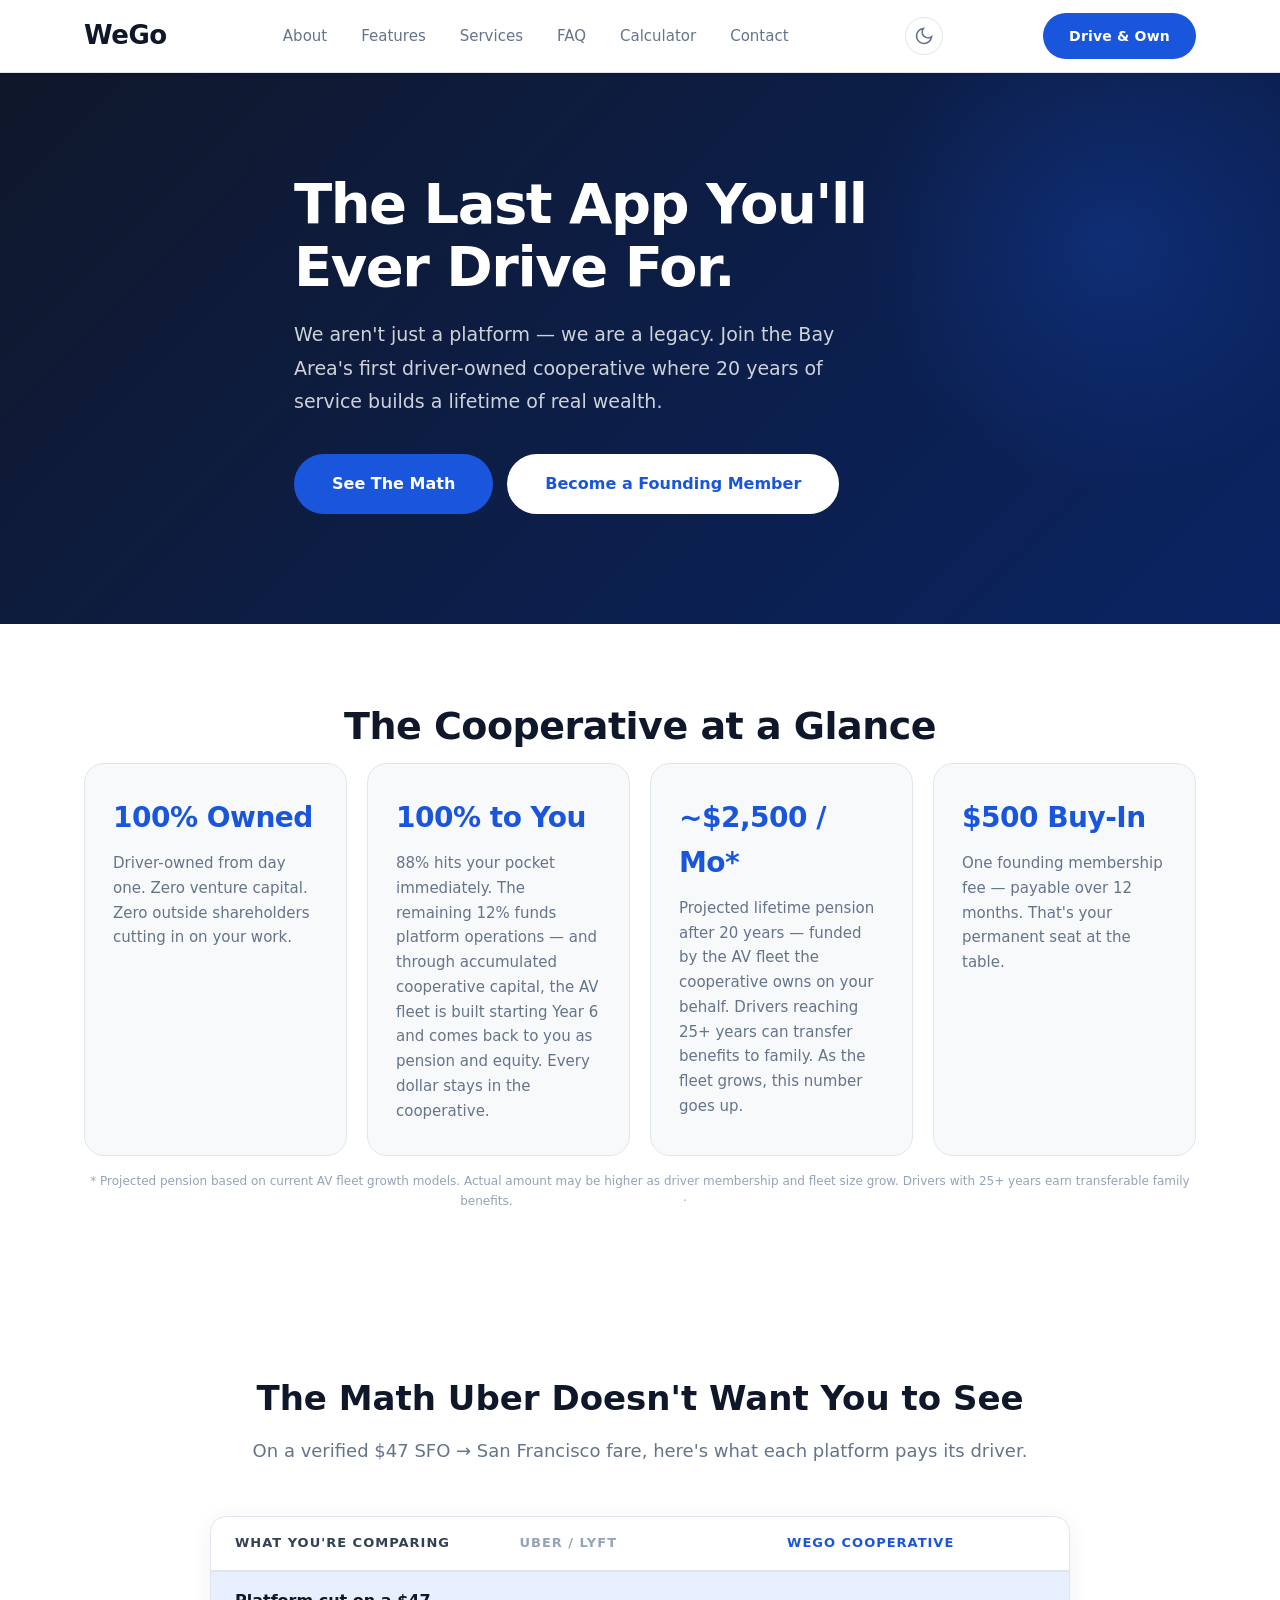
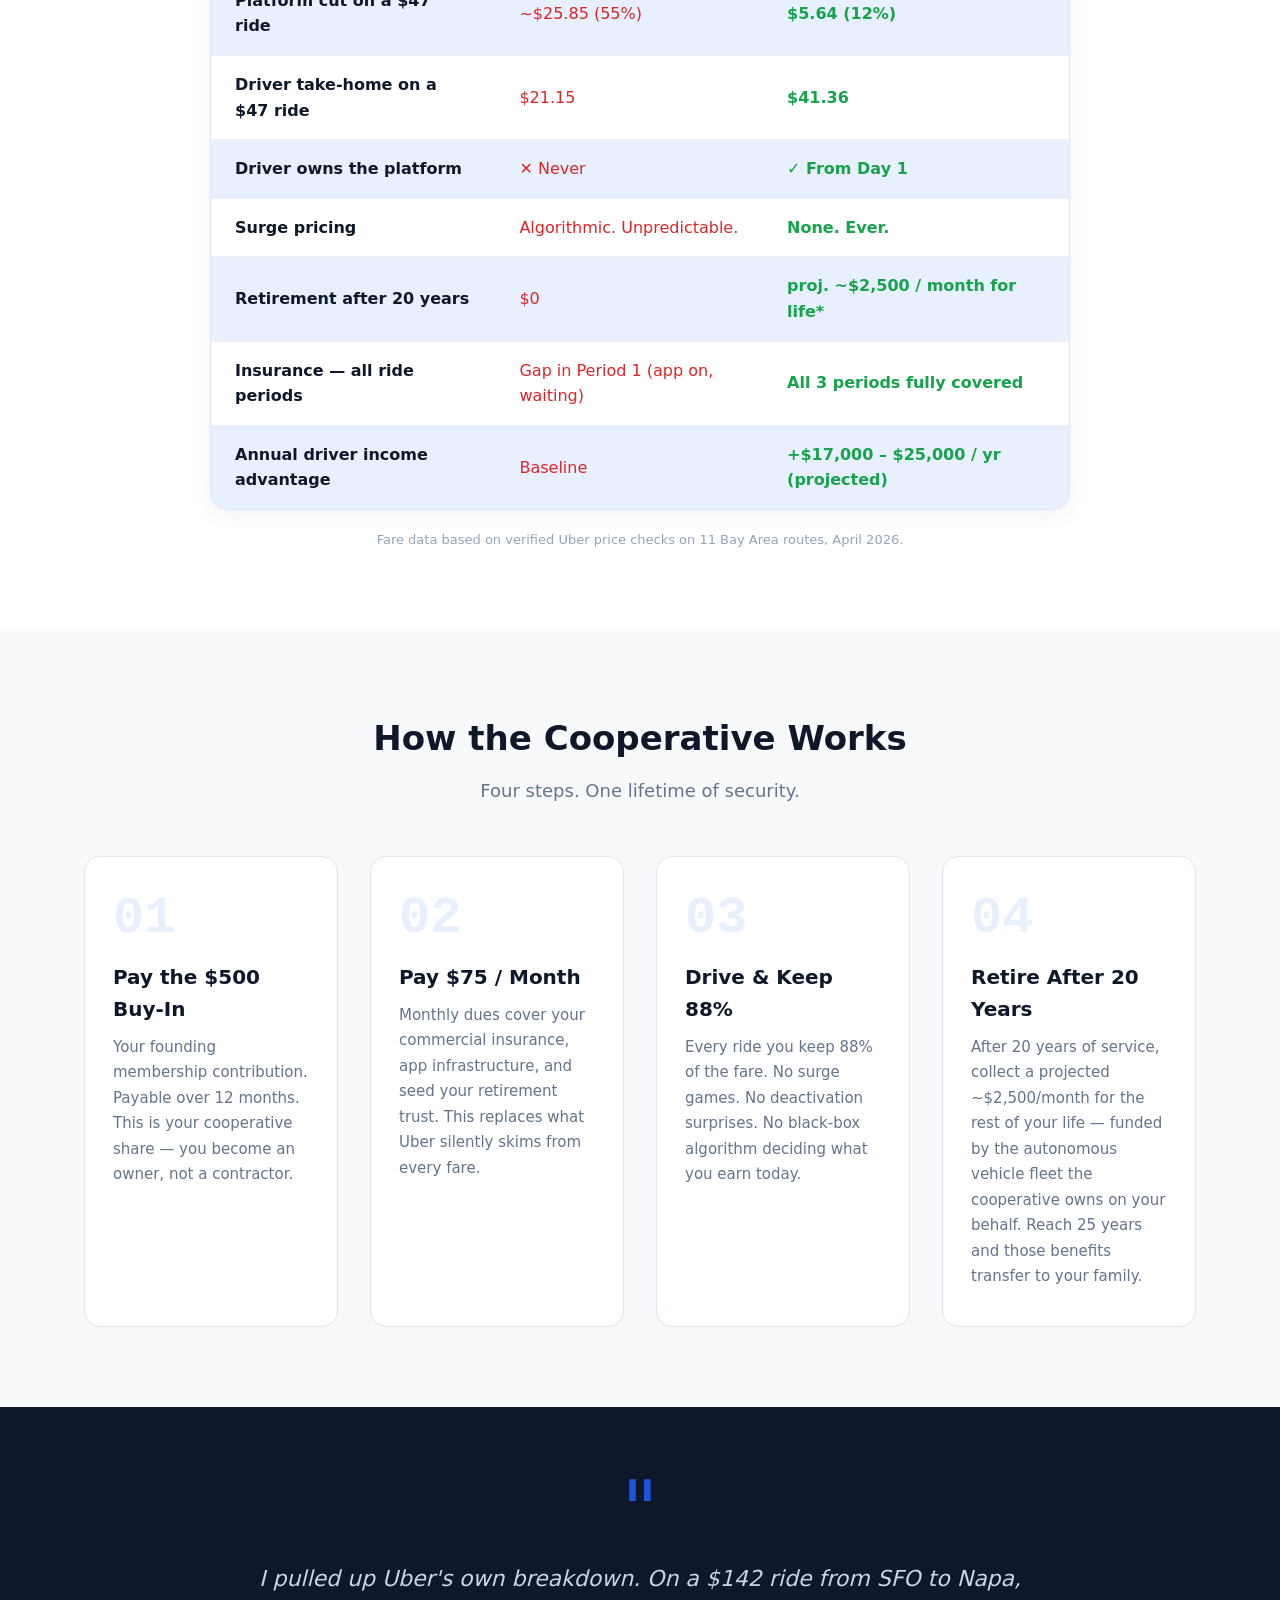
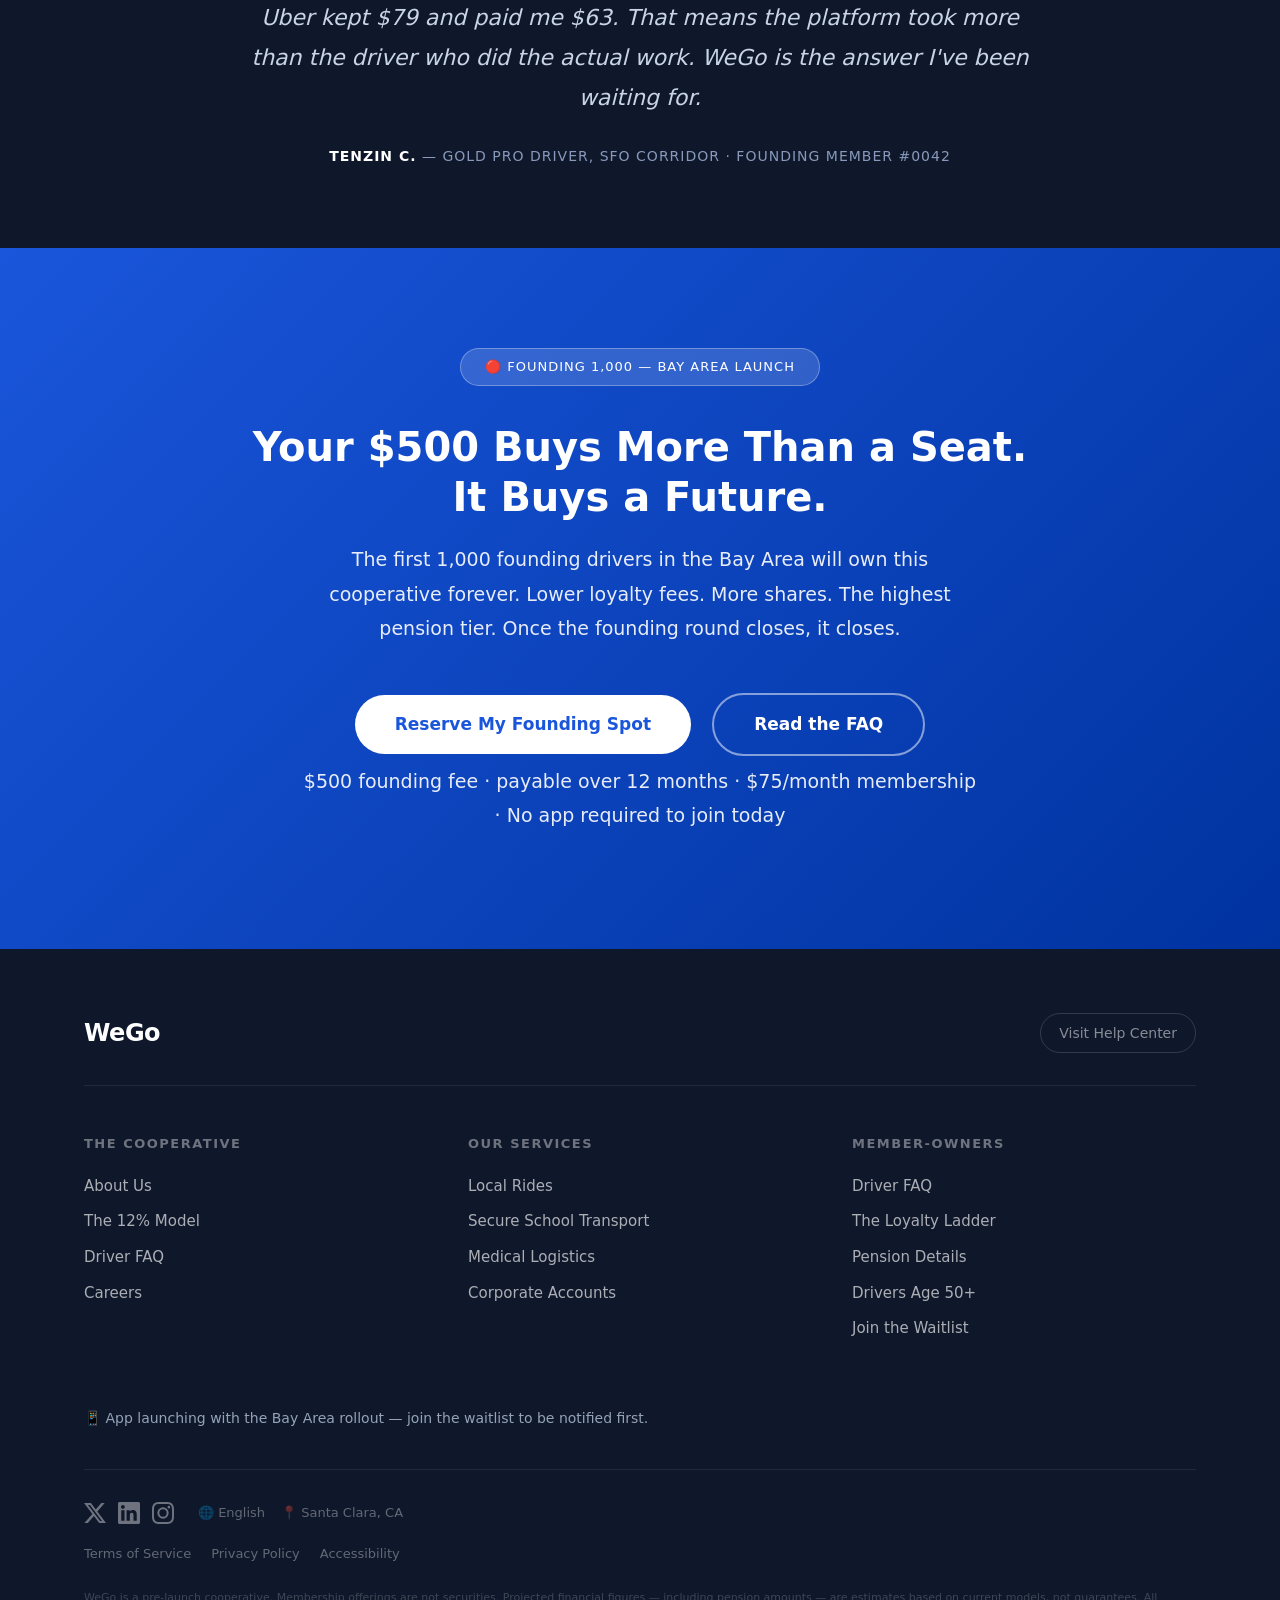
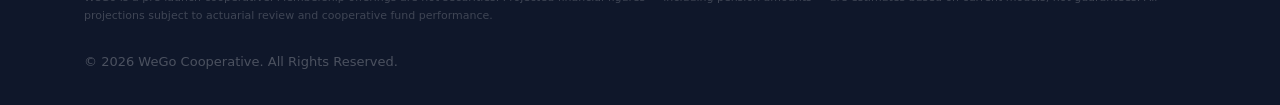
==== index.html @ 38646752 "Site-wide legal/accuracy audit: hedge projections, fix AV claims, add 2nd-gen pension, unify footer " ====
﻿<!DOCTYPE html>
<html lang="en">
<head>
    <meta charset="UTF-8">
    <meta name="viewport" content="width=device-width, initial-scale=1.0">
    <title>WeGo — The Last App You'll Ever Drive For</title>
    <meta name="description" content="WeGo is the Bay Area's first driver-owned rideshare cooperative. Keep 88% of every fare, own the platform from day one, and retire with ~$2,500/month after 20 years of service.">
    <link rel="dns-prefetch" href="//x.com">
    <link rel="dns-prefetch" href="//www.linkedin.com">
    <link rel="dns-prefetch" href="//www.instagram.com">
    <link rel="preload" href="styles.css" as="style">
    <link rel="stylesheet" href="styles.css">
    <script>(function(){var t=localStorage.getItem("wego-theme");if(t)document.documentElement.setAttribute("data-theme",t);}());</script>
</head>
<body>

<header>
    <div class="container">
        <h1 class="logo"><a href="index.html">WeGo</a></h1>
        <button class="nav-toggle" aria-label="Toggle navigation" onclick="document.querySelector('header').classList.toggle('nav-open'); this.classList.toggle('open')">
            <span></span><span></span><span></span>
        </button>
        <nav>
            <ul>
                <li><a href="about.html">About</a></li>
                <li><a href="features.html">Features</a></li>
                <li><a href="services.html">Services</a></li>
                <li><a href="faq.html">FAQ</a></li>
                <li><a href="calculator.html">Calculator</a></li>
                <li><a href="contact.html">Contact</a></li>
            </ul>            
        </nav>
        <button class="theme-toggle" id="theme-toggle" aria-label="Toggle dark mode">
            <svg class="icon-sun" viewBox="0 0 24 24" width="20" height="20" fill="none" stroke="currentColor" stroke-width="2" stroke-linecap="round"><circle cx="12" cy="12" r="5"/><line x1="12" y1="1" x2="12" y2="3"/><line x1="12" y1="21" x2="12" y2="23"/><line x1="4.22" y1="4.22" x2="5.64" y2="5.64"/><line x1="18.36" y1="18.36" x2="19.78" y2="19.78"/><line x1="1" y1="12" x2="3" y2="12"/><line x1="21" y1="12" x2="23" y2="12"/><line x1="4.22" y1="19.78" x2="5.64" y2="18.36"/><line x1="18.36" y1="5.64" x2="19.78" y2="4.22"/></svg>
            <svg class="icon-moon" viewBox="0 0 24 24" width="20" height="20" fill="none" stroke="currentColor" stroke-width="2" stroke-linecap="round"><path d="M21 12.79A9 9 0 1 1 11.21 3 7 7 0 0 0 21 12.79z"/></svg>
        </button>
        <a href="contact.html" class="cta">Drive &amp; Own</a>
    </div>
</header>

<main>

    <!-- HERO -->
    <section class="hero">
        <div class="container hero-content">
            <h2>The Last App You'll Ever Drive For.</h2>
            <p>We aren't just a platform — we are a legacy. Join the Bay Area's first driver-owned cooperative where 20 years of service builds a lifetime of real wealth.</p>
            <div class="hero-ctas">
                <a href="features.html">See The Math</a>
                <a href="contact.html" style="background:var(--white); color:var(--primary);">Become a Founding Member</a>
            </div>
        </div>
    </section>

    <!-- STATS -->
    <section class="sect-white">
        <div class="container">
            <h2 class="section-title section-center">The Cooperative at a Glance</h2>
            <div class="feature-grid">
                <div class="feature-card">
                    <h3>100% Owned</h3>
                    <p>Driver-owned from day one. Zero venture capital. Zero outside shareholders cutting in on your work.</p>
                </div>
                <div class="feature-card">
                    <h3>100% to You</h3>
                    <p>88% hits your pocket immediately. The remaining 12% funds platform operations — and through accumulated cooperative capital, the AV fleet is built starting Year 6 and comes back to you as pension and equity. Every dollar stays in the cooperative.</p>
                </div>
                <div class="feature-card">
                    <h3>~$2,500 / Mo*</h3>
                    <p>Projected lifetime pension after 20 years — funded by the AV fleet the cooperative owns on your behalf. Drivers reaching 25+ years can transfer benefits to family. As the fleet grows, this number goes up.</p>
                </div>
                <div class="feature-card">
                    <h3>$500 Buy-In</h3>
                    <p>One founding membership fee — payable over 12 months. That's your permanent seat at the table.</p>
                </div>
            </div>
            <p class="section-footnote">* Projected pension based on current AV fleet growth models. Actual amount may be higher as driver membership and fleet size grow. Drivers with 25+ years earn transferable family benefits. <a href="features.html#senior-drivers">Experienced drivers 50+ →</a> · <a href="faq.html#pension">Full pension details →</a></p>
        </div>
    </section>

    <!-- UBER COMPARISON -->
    <section class="uber-compare">
        <div class="container">
            <h2>The Math Uber Doesn't Want You to See</h2>
            <p class="sub">On a verified $47 SFO → San Francisco fare, here's what each platform pays its driver.</p>
            <div class="compare-wrapper">
                <table class="compare-table">
                    <thead>
                        <tr>
                            <th>What You're Comparing</th>
                            <th>Uber / Lyft</th>
                            <th>WeGo Cooperative</th>
                        </tr>
                    </thead>
                    <tbody>
                        <tr class="hl">
                            <td>Platform cut on a $47 ride</td>
                            <td>~$25.85 (55%)</td>
                            <td>$5.64 (12%)</td>
                        </tr>
                        <tr>
                            <td>Driver take-home on a $47 ride</td>
                            <td>$21.15</td>
                            <td>$41.36</td>
                        </tr>
                        <tr class="hl">
                            <td>Driver owns the platform</td>
                            <td>✕ Never</td>
                            <td>✓ From Day 1</td>
                        </tr>
                        <tr>
                            <td>Surge pricing</td>
                            <td>Algorithmic. Unpredictable.</td>
                            <td>None. Ever.</td>
                        </tr>
                        <tr class="hl">
                            <td>Retirement after 20 years</td>
                            <td>$0</td>
                            <td>proj. ~$2,500 / month for life*</td>
                        </tr>
                        <tr>
                            <td>Insurance — all ride periods</td>
                            <td>Gap in Period 1 (app on, waiting)</td>
                            <td>All 3 periods fully covered</td>
                        </tr>
                        <tr class="hl">
                            <td>Annual driver income advantage</td>
                            <td>Baseline</td>
                            <td>+$17,000 – $25,000 / yr (projected)</td>
                        </tr>
                    </tbody>
                </table>
            </div>
            <p style="text-align:center; margin-top:20px; font-size:13px; color:var(--text-dim);">Fare data based on verified Uber price checks on 11 Bay Area routes, April 2026.</p>
        </div>
    </section>

    <!-- HOW IT WORKS -->
    <section class="how-it-works">
        <div class="container">
            <h2>How the Cooperative Works</h2>
            <p class="sub">Four steps. One lifetime of security.</p>
            <div class="steps-grid">
                <div class="step-card">
                    <div class="step-number">01</div>
                    <h3>Pay the $500 Buy-In</h3>
                    <p>Your founding membership contribution. Payable over 12 months. This is your cooperative share — you become an owner, not a contractor.</p>
                </div>
                <div class="step-card">
                    <div class="step-number">02</div>
                    <h3>Pay $75 / Month</h3>
                    <p>Monthly dues cover your commercial insurance, app infrastructure, and seed your retirement trust. This replaces what Uber silently skims from every fare.</p>
                </div>
                <div class="step-card">
                    <div class="step-number">03</div>
                    <h3>Drive &amp; Keep 88%</h3>
                    <p>Every ride you keep 88% of the fare. No surge games. No deactivation surprises. No black-box algorithm deciding what you earn today.</p>
                </div>
                <div class="step-card">
                    <div class="step-number">04</div>
                    <h3>Retire After 20 Years</h3>
                    <p>After 20 years of service, collect a projected ~$2,500/month for the rest of your life — funded by the autonomous vehicle fleet the cooperative owns on your behalf. Reach 25 years and those benefits transfer to your family.</p>
                </div>
            </div>
        </div>
    </section>

    <!-- DRIVER VOICE -->
    <section class="driver-story">
        <div class="container">
            <div class="story-inner">
                <span class="quote-mark">"</span>
                <blockquote>I pulled up Uber's own breakdown. On a $142 ride from SFO to Napa, Uber kept $79 and paid me $63. That means the platform took more than the driver who did the actual work. WeGo is the answer I've been waiting for.</blockquote>
                <p class="story-attr"><strong>Tenzin C.</strong> — Gold Pro Driver, SFO Corridor · Founding Member #0042</p>
            </div>
        </div>
    </section>

    <!-- FOUNDING MEMBER CTA -->
    <section class="founding-cta">
        <div class="container">
            <div class="member-badge">🔴 Founding 1,000 — Bay Area Launch</div>
            <h2>Your $500 Buys More Than a Seat.<br>It Buys a Future.</h2>
            <p>The first 1,000 founding drivers in the Bay Area will own this cooperative forever. Lower loyalty fees. More shares. The highest pension tier. Once the founding round closes, it closes.</p>
            <div style="margin-top:40px;">
                <a href="contact.html" class="btn-white">Reserve My Founding Spot</a>
                <a href="faq.html" class="btn-ghost">Read the FAQ</a>
            </div>
            <p class="fee-note">$500 founding fee · payable over 12 months · $75/month membership · No app required to join today</p>
        </div>
    </section>

</main>

<footer class="mega-footer">
    <div class="container">
        <div class="footer-brand">
            <h2>WeGo</h2>
            <a href="contact.html" class="help-link">Visit Help Center</a>
        </div>
        <div class="footer-grid">
            <div class="footer-col">
                <h4>The Cooperative</h4>
                <ul>
                    <li><a href="about.html">About Us</a></li>
                    <li><a href="features.html">The 12% Model</a></li>
                    <li><a href="faq.html">Driver FAQ</a></li>
                    <li><a href="contact.html">Careers</a></li>
                </ul>
            </div>
            <div class="footer-col">
                <h4>Our Services</h4>
                <ul>
                    <li><a href="services.html#local">Local Rides</a></li>
                    <li><a href="services.html#school">Secure School Transport</a></li>
                    <li><a href="services.html#medical">Medical Logistics</a></li>
                    <li><a href="services.html#corporate">Corporate Accounts</a></li>
                </ul>
            </div>
            <div class="footer-col">
                <h4>Member-Owners</h4>
                <ul>
                    <li><a href="faq.html">Driver FAQ</a></li>
                    <li><a href="features.html#loyalty">The Loyalty Ladder</a></li>
                    <li><a href="faq.html#pension">Pension Details</a></li>
                    <li><a href="features.html#senior-drivers">Drivers Age 50+</a></li>
                    <li><a href="contact.html">Join the Waitlist</a></li>
                </ul>
            </div>
        </div>
        <div class="footer-apps">
            <span class="footer-app-note">📱 App launching with the Bay Area rollout — join the waitlist to be notified first.</span>
        </div>
        <div class="footer-meta">
            <div class="meta-left">
                <div class="social-icons">
                    <a href="https://x.com/" target="_blank" rel="noopener noreferrer" aria-label="X (Twitter)">
                        <svg viewBox="0 0 24 24" width="22" height="22" fill="currentColor"><path d="M18.901 1.153h3.68l-8.04 9.19L24 22.846h-7.406l-5.8-7.584-6.638 7.584H.474l8.6-9.83L0 1.154h7.594l5.243 6.932ZM17.61 20.644h2.039L6.486 3.24H4.298Z"/></svg>
                    </a>
                    <a href="https://www.linkedin.com/" target="_blank" rel="noopener noreferrer" aria-label="LinkedIn">
                        <svg viewBox="0 0 24 24" width="22" height="22" fill="currentColor"><path d="M20.447 20.452h-3.554v-5.569c0-1.328-.027-3.037-1.852-3.037-1.853 0-2.136 1.445-2.136 2.939v5.667H9.351V9h3.414v1.561h.046c.477-.9 1.637-1.85 3.37-1.85 3.601 0 4.267 2.37 4.267 5.455v6.286zM5.337 7.433c-1.144 0-2.063-.926-2.063-2.065 0-1.138.92-2.063 2.063-2.063 1.14 0 2.064.925 2.064 2.063 0 1.139-.925 2.065-2.064 2.065zm1.782 13.019H3.555V9h3.564v11.452zM22.225 0H1.771C.792 0 0 .774 0 1.729v20.542C0 23.227.792 24 1.771 24h20.451C23.2 24 24 23.227 24 22.271V1.729C24 .774 23.2 0 22.222 0h.003z"/></svg>
                    </a>
                    <a href="https://www.instagram.com/" target="_blank" rel="noopener noreferrer" aria-label="Instagram">
                        <svg viewBox="0 0 24 24" width="22" height="22" fill="currentColor"><path d="M12 2.163c3.204 0 3.584.012 4.85.07 3.252.148 4.771 1.691 4.919 4.919.058 1.265.069 1.645.069 4.849 0 3.205-.012 3.584-.069 4.849-.149 3.225-1.664 4.771-4.919 4.919-1.266.058-1.644.07-4.85.07-3.204 0-3.584-.012-4.849-.07-3.26-.149-4.771-1.699-4.919-4.92-.058-1.265-.07-1.644-.07-4.849 0-3.204.013-3.583.07-4.849.149-3.227 1.664-4.771 4.919-4.919 1.266-.057 1.645-.069 4.849-.069zM12 0C8.741 0 8.333.014 7.053.072 2.695.272.273 2.69.073 7.052.014 8.333 0 8.741 0 12c0 3.259.014 3.668.072 4.948.2 4.358 2.618 6.78 6.98 6.98C8.333 23.986 8.741 24 12 24c3.259 0 3.668-.014 4.948-.072 4.354-.2 6.782-2.618 6.979-6.98.059-1.28.073-1.689.073-4.948 0-3.259-.014-3.667-.072-4.947-.196-4.354-2.617-6.78-6.979-6.98C15.668.014 15.259 0 12 0zm0 5.838a6.162 6.162 0 100 12.324 6.162 6.162 0 000-12.324zM12 16a4 4 0 110-8 4 4 0 010 8zm6.406-11.845a1.44 1.44 0 100 2.881 1.44 1.44 0 000-2.881z"/></svg>
                    </a>
                </div>
                <div class="locale-info">
                    <span>🌐 English</span>
                    <span>📍 Santa Clara, CA</span>
                </div>
            </div>
            <div class="meta-right">
                <a href="#">Terms of Service</a>
                <a href="#">Privacy Policy</a>
                <a href="#">Accessibility</a>
                <p class="legal-disclaimer">WeGo is a pre-launch cooperative. Membership offerings are not securities. Projected financial figures — including pension amounts — are estimates based on current models, not guarantees. All projections subject to actuarial review and cooperative fund performance.</p>
                <p class="copyright">&copy; 2026 WeGo Cooperative. All Rights Reserved.</p>
            </div>
        </div>
    </div>
</footer>

    <script>(function(){var btn=document.getElementById("theme-toggle");if(!btn)return;btn.addEventListener("click",function(){var h=document.documentElement;var c=h.getAttribute("data-theme")||(window.matchMedia("(prefers-color-scheme: dark)").matches?"dark":"light");var n=c==="dark"?"light":"dark";h.setAttribute("data-theme",n);localStorage.setItem("wego-theme",n);});})();</script>
</body>
</html>
---- styles.css ----
/* ============================================================
   WEGO COOPERATIVE — styles.css
   Covers: index, about, features, services, faq, contact, calculator
   ============================================================ */

/* ── TOKENS & RESET ─────────────────────────────────────────── */

/* ── LAYER 1: PRIMITIVE PALETTE (never reference directly in components) ── */
:root {
  /* Brand primitives */
  --_blue-50:   #eff6ff;
  --_blue-100:  #dbeafe;
  --_blue-200:  #e8f0ff;
  --_blue-500:  #3b82f6;
  --_blue-600:  #1a56db;
  --_blue-700:  #1d4ed8;
  --_blue-800:  #0033a0;
  --_blue-400:  #60a5fa;

  /* Neutral primitives */
  --_slate-0:   #ffffff;
  --_slate-50:  #f8f9fb;
  --_slate-100: #f1f5f9;
  --_slate-150: #e9edf3;
  --_slate-200: #e0e6ed;
  --_slate-300: #cbd5e1;
  --_slate-400: #94a3b8;
  --_slate-500: #64748b;
  --_slate-600: #475569;
  --_slate-700: #334155;
  --_slate-800: #1e293b;
  --_slate-850: #162032;
  --_slate-900: #0f172a;
  --_slate-925: #0a1120;
  --_slate-950: #060d1a;

  /* Status primitives */
  --_green-600: #16a34a;
  --_green-700: #15803d;
  --_green-50:  #f0fdf4;
  --_green-100: #dcfce7;
  --_green-200: #bbf7d0;
  --_green-800: #166534;
  --_green-900: #14532d;

  --_red-600:   #dc2626;
  --_red-700:   #b91c1c;
  --_red-50:    #fef2f2;
  --_red-100:   #fee2e2;
  --_red-800:   #991b1b;
  --_red-900:   #7f1d1d;

  --_amber-700: #b45309;
  --_amber-800: #92400e;
  --_amber-50:  #fffbeb;
  --_amber-100: #fef3c7;
  --_amber-900: #78350f;

  /* Static tokens (same in every theme) */
  --shadow-sm:    0 1px 3px rgba(0,0,0,0.08), 0 1px 2px rgba(0,0,0,0.06);
  --shadow-md:    0 4px 16px rgba(0,0,0,0.08), 0 2px 6px rgba(0,0,0,0.05);
  --shadow-lg:    0 10px 40px rgba(0,0,0,0.10), 0 4px 12px rgba(0,0,0,0.06);
  --radius-sm:    8px;
  --radius-md:    14px;
  --radius-lg:    20px;
  --radius-xl:    28px;
  --font-sans:    'Inter', 'Segoe UI', system-ui, -apple-system, sans-serif;
  --transition:   0.2s ease;
}

/* ── LAYER 2: SEMANTIC TOKENS — LIGHT MODE (default) ─────────── */
:root,
[data-theme="light"] {
  color-scheme: light;

  /* Surface */
  --surface-page:       var(--_slate-0);
  --surface-raised:     var(--_slate-0);
  --surface-sunken:     var(--_slate-50);
  --surface-overlay:    var(--_slate-50);
  --surface-muted:      var(--_slate-100);
  --surface-brand:      var(--_blue-600);
  --surface-brand-end:  var(--_blue-800);
  --surface-brand-tint: var(--_blue-200);
  --surface-dark:       var(--_slate-900);
  --surface-dark-mid:   var(--_slate-800);

  /* Foreground */
  --fg-default:     var(--_slate-700);
  --fg-soft:        var(--_slate-500);
  --fg-subtle:      var(--_slate-400);
  --fg-heading:     var(--_slate-900);
  --fg-inverse:     var(--_slate-0);
  --fg-inverse-soft:var(--_slate-300);
  --fg-brand:       var(--_blue-600);
  --fg-on-brand:    var(--_slate-0);

  /* Brand */
  --brand:       var(--_blue-600);
  --brand-hover: var(--_blue-700);
  --brand-dark:  var(--_blue-800);
  --brand-tint:  var(--_blue-200);

  /* Borders */
  --border-ui:      var(--_slate-200);
  --border-strong:  var(--_slate-300);
  --border-brand:   var(--_blue-600);
  --border-inverse: rgba(255,255,255,0.15);

  /* Status — OK */
  --status-ok-fg:     var(--_green-600);
  --status-ok-bg:     var(--_green-50);
  --status-ok-border: var(--_green-200);

  /* Status — Error */
  --status-err-fg:     var(--_red-600);
  --status-err-bg:     var(--_red-50);
  --status-err-border: var(--_red-100);

  /* Status — Warning (uses #b45309 → 5.05:1 on white, passes WCAG AA) */
  --status-warn-fg:     var(--_amber-700);
  --status-warn-bg:     var(--_amber-50);
  --status-warn-border: var(--_amber-100);
}

/* ── LAYER 2: SEMANTIC TOKENS — DARK MODE (OS preference, no JS) ─ */
@media (prefers-color-scheme: dark) {
  :root:not([data-theme="light"]) {
    color-scheme: dark;

    --surface-page:       var(--_slate-900);
    --surface-raised:     var(--_slate-800);
    --surface-sunken:     var(--_slate-925);
    --surface-overlay:    var(--_slate-850);
    --surface-muted:      var(--_slate-800);
    --surface-brand:      var(--_blue-600);
    --surface-brand-end:  var(--_blue-800);
    --surface-brand-tint: rgba(26,86,219,0.15);
    --surface-dark:       var(--_slate-950);
    --surface-dark-mid:   var(--_slate-925);

    --fg-default:     #e2e8f0;
    --fg-soft:        var(--_slate-400);
    --fg-subtle:      var(--_slate-500);
    --fg-heading:     #f1f5f9;
    --fg-inverse:     var(--_slate-900);
    --fg-inverse-soft:var(--_slate-700);
    --fg-brand:       var(--_blue-400);
    --fg-on-brand:    var(--_slate-0);

    --brand:       var(--_blue-600);
    --brand-hover: var(--_blue-500);
    --brand-dark:  var(--_blue-700);
    --brand-tint:  rgba(26,86,219,0.20);

    --border-ui:      var(--_slate-700);
    --border-strong:  var(--_slate-600);
    --border-brand:   var(--_blue-400);
    --border-inverse: rgba(255,255,255,0.10);

    --status-ok-fg:     #4ade80;
    --status-ok-bg:     var(--_green-900);
    --status-ok-border: var(--_green-800);

    --status-err-fg:     #f87171;
    --status-err-bg:     var(--_red-900);
    --status-err-border: var(--_red-800);

    --status-warn-fg:     #fbbf24;
    --status-warn-bg:     var(--_amber-900);
    --status-warn-border: var(--_amber-800);
  }
}

/* ── LAYER 2: SEMANTIC TOKENS — DARK MODE (JS data-theme toggle) ─ */
[data-theme="dark"] {
  color-scheme: dark;

  --surface-page:       var(--_slate-900);
  --surface-raised:     var(--_slate-800);
  --surface-sunken:     var(--_slate-925);
  --surface-overlay:    var(--_slate-850);
  --surface-muted:      var(--_slate-800);
  --surface-brand:      var(--_blue-600);
  --surface-brand-end:  var(--_blue-800);
  --surface-brand-tint: rgba(26,86,219,0.15);
  --surface-dark:       var(--_slate-950);
  --surface-dark-mid:   var(--_slate-925);

  --fg-default:     #e2e8f0;
  --fg-soft:        var(--_slate-400);
  --fg-subtle:      var(--_slate-500);
  --fg-heading:     #f1f5f9;
  --fg-inverse:     var(--_slate-900);
  --fg-inverse-soft:var(--_slate-700);
  --fg-brand:       var(--_blue-400);
  --fg-on-brand:    var(--_slate-0);

  --brand:       var(--_blue-600);
  --brand-hover: var(--_blue-500);
  --brand-dark:  var(--_blue-700);
  --brand-tint:  rgba(26,86,219,0.20);

  --border-ui:      var(--_slate-700);
  --border-strong:  var(--_slate-600);
  --border-brand:   var(--_blue-400);
  --border-inverse: rgba(255,255,255,0.10);

  --status-ok-fg:     #4ade80;
  --status-ok-bg:     var(--_green-900);
  --status-ok-border: var(--_green-800);

  --status-err-fg:     #f87171;
  --status-err-bg:     var(--_red-900);
  --status-err-border: var(--_red-800);

  --status-warn-fg:     #fbbf24;
  --status-warn-bg:     var(--_amber-900);
  --status-warn-border: var(--_amber-800);
}

/* ── LAYER 3: LEGACY ALIASES (backward-compat — do not add new usages) ── */
:root {
  --primary:       var(--brand);
  --primary-dark:  var(--brand-dark);
  --primary-muted: var(--brand-tint);
  --dark:          var(--surface-dark);
  --dark-mid:      var(--surface-dark-mid);
  --white:         var(--surface-raised);
  --off-white:     var(--surface-sunken);
  --border:        var(--border-ui);
  --text:          var(--fg-default);
  --text-soft:     var(--fg-soft);
  --text-dim:      var(--fg-subtle);
  --green:         var(--status-ok-fg);
  --green-bg:      var(--status-ok-bg);
  --red:           var(--status-err-fg);
  --red-bg:        var(--status-err-bg);
  --amber:         var(--status-warn-fg);
  --amber-bg:      var(--status-warn-bg);
}

*, *::before, *::after { box-sizing: border-box; margin: 0; padding: 0; }

html { scroll-behavior: smooth; -webkit-text-size-adjust: 100%; text-size-adjust: 100%; }

body {
  font-family: var(--font-sans);
  color: var(--text);
  background: var(--surface-page);
  line-height: 1.6;
  -webkit-font-smoothing: antialiased;
  -moz-osx-font-smoothing: grayscale;
}

img { max-width: 100%; height: auto; display: block; }
a { color: inherit; text-decoration: none; }
ul { list-style: none; }
button { font-family: inherit; }

/* ── CONTAINER ───────────────────────────────────────────────── */
.container { max-width: 1160px; margin: 0 auto; padding: 0 24px; }

/* ── HEADER ──────────────────────────────────────────────────── */
header {
  position: sticky;
  top: 0;
  z-index: 100;
  background: var(--white);
  border-bottom: 1px solid var(--border);
  box-shadow: var(--shadow-sm);
}

header .container {
  display: flex;
  align-items: center;
  justify-content: space-between;
  height: 72px;
  gap: 32px;
}

.logo { font-size: 26px; font-weight: 800; color: var(--dark); letter-spacing: -0.5px; flex-shrink: 0; }
.logo a { color: var(--dark); transition: color var(--transition); }
.logo a:hover { color: var(--primary); }

/* ── NAV ─────────────────────────────────────────────────────── */
nav ul { display: flex; align-items: center; gap: 2px; }

nav ul li a {
  display: block;
  padding: 9px 16px;
  font-size: 15px;
  font-weight: 500;
  color: var(--text-soft);
  border-radius: var(--radius-sm);
  transition: color var(--transition), background var(--transition);
}

nav ul li a:hover,
nav ul li a.active { color: var(--primary); background: var(--primary-muted); }

/* Hidden on desktop — revealed inside mobile nav */
.mobile-nav-cta { display: none; }

/* ── HEADER CTA BUTTON ───────────────────────────────────────── */
header .cta {
  display: inline-flex;
  align-items: center;
  background: var(--primary);
  color: var(--white);
  padding: 12px 26px;
  border-radius: 100px;
  font-size: 14px;
  font-weight: 700;
  letter-spacing: 0.2px;
  white-space: nowrap;
  flex-shrink: 0;
  transition: background var(--transition), transform var(--transition), box-shadow var(--transition);
}

header .cta:hover {
  background: var(--primary-dark);
  transform: translateY(-1px);
  box-shadow: 0 4px 16px rgba(26,86,219,0.3);
}

/* ── HAMBURGER MENU ──────────────────────────────────────────── */
.nav-toggle {
  display: none;
  flex-direction: column;
  gap: 5px;
  background: none;
  border: none;
  cursor: pointer;
  padding: 6px;
  flex-shrink: 0;
  z-index: 200;
}

.nav-toggle span {
  display: block;
  width: 24px;
  height: 2px;
  background: var(--dark);
  border-radius: 2px;
  transition: all 0.3s;
}

.nav-toggle.open span:nth-child(1) { transform: translateY(7px) rotate(45deg); }
.nav-toggle.open span:nth-child(2) { opacity: 0; }
.nav-toggle.open span:nth-child(3) { transform: translateY(-7px) rotate(-45deg); }

/* ── THEME TOGGLE ────────────────────────────────────────────── */
.theme-toggle {
  display: flex;
  align-items: center;
  justify-content: center;
  width: 38px;
  height: 38px;
  border-radius: 50%;
  border: 1.5px solid var(--border-ui);
  background: transparent;
  color: var(--fg-soft);
  cursor: pointer;
  flex-shrink: 0;
  transition: background var(--transition), color var(--transition), border-color var(--transition);
}
.theme-toggle:hover {
  background: var(--surface-muted);
  color: var(--fg-default);
  border-color: var(--border-strong);
}
/* Light mode: moon visible (click → go dark) */
.theme-toggle .icon-sun  { display: none; }
.theme-toggle .icon-moon { display: block; }
/* Dark mode JS toggle: sun visible (click → go light) */
[data-theme="dark"] .theme-toggle .icon-sun  { display: block; }
[data-theme="dark"] .theme-toggle .icon-moon { display: none; }
/* Dark mode OS preference: sun visible */
@media (prefers-color-scheme: dark) {
  :root:not([data-theme="light"]) .theme-toggle .icon-sun  { display: block; }
  :root:not([data-theme="light"]) .theme-toggle .icon-moon { display: none; }
}

/* ── HERO ────────────────────────────────────────────────────── */
.hero {
  background: linear-gradient(135deg, var(--dark) 0%, #0a2463 100%);
  color: var(--white);
  padding: 100px 0 110px;
  position: relative;
  overflow: hidden;
}

.hero::before {
  content: '';
  position: absolute;
  top: -80px; right: -80px;
  width: 500px; height: 500px;
  background: radial-gradient(circle, rgba(26,86,219,0.25) 0%, transparent 70%);
  pointer-events: none;
}

.hero-content { max-width: 740px; position: relative; z-index: 1; }

.hero-content h2 {
  font-size: clamp(34px, 5vw, 56px);
  font-weight: 900;
  line-height: 1.12;
  letter-spacing: -1.5px;
  margin-bottom: 20px;
  color: var(--white);
}

.hero-content p {
  font-size: 19px;
  line-height: 1.75;
  color: rgba(255,255,255,0.8);
  margin-bottom: 36px;
  max-width: 600px;
}

.hero-ctas { display: flex; gap: 14px; flex-wrap: wrap; }

.hero-ctas a {
  display: inline-flex;
  align-items: center;
  padding: 15px 36px;
  border-radius: 100px;
  font-size: 16px;
  font-weight: 700;
  background: var(--primary);
  color: var(--white);
  transition: all var(--transition);
  border: 2px solid transparent;
}

.hero-ctas a:hover {
  background: #1d4ed8;
  transform: translateY(-2px);
  box-shadow: 0 8px 24px rgba(26,86,219,0.35);
}

.hero-ctas a:last-child { background: var(--white); color: var(--primary); border-color: var(--white); }
.hero-ctas a:last-child:hover { background: transparent; color: var(--white); }

/* ── SHARED SECTION STYLES ───────────────────────────────────── */
section { padding: 80px 0; }

/* Alternating backgrounds — used across features, services, contact */
.sect-white { padding: 80px 0; background: var(--white); }
.sect-grey  { padding: 80px 0; background: var(--off-white); }
.sect-dark  { padding: 80px 0; background: var(--dark); color: var(--white); }
.sect-blue  { padding: 80px 0; background: linear-gradient(135deg, var(--primary) 0%, #0033a0 100%); color: var(--white); }

/* Eyebrow label above headings */
.section-eyebrow {
  font-size: 12px;
  font-weight: 700;
  text-transform: uppercase;
  letter-spacing: 2px;
  color: var(--primary);
  margin-bottom: 10px;
}
.sect-dark .section-eyebrow  { color: #60a5fa; }
.sect-blue .section-eyebrow  { color: rgba(255,255,255,0.65); }

/* Legacy eyebrow variant (index page) */
.section-label {
  font-size: 13px;
  font-weight: 700;
  text-transform: uppercase;
  letter-spacing: 2px;
  color: var(--primary);
  margin-bottom: 12px;
}

/* Primary heading — used on about, contact, index */
.section-title {
  font-size: clamp(26px, 3.5vw, 38px);
  font-weight: 900;
  color: var(--dark);
  line-height: 1.2;
  letter-spacing: -0.5px;
  margin-bottom: 14px;
}
.sect-dark .section-title { color: var(--white); }
.sect-blue .section-title { color: var(--white); }

/* Primary heading — used on features, services */
.page-section-title {
  font-size: clamp(26px, 3.5vw, 40px);
  font-weight: 900;
  letter-spacing: -0.8px;
  line-height: 1.15;
  margin-bottom: 14px;
  color: var(--dark);
}
.sect-dark .page-section-title { color: var(--white); }
.sect-blue .page-section-title { color: var(--white); }

/* Sub-heading paragraph */
.section-sub {
  font-size: 17px;
  color: var(--text-soft);
  max-width: 620px;
  line-height: 1.75;
  margin-bottom: 48px;
}
.section-center .section-sub { margin-left: auto; margin-right: auto; }
.sect-dark .section-sub { color: rgba(255,255,255,0.6); }
.sect-blue .section-sub { color: rgba(255,255,255,0.75); }

/* Sub-heading paragraph — features/services variant */
.page-section-sub {
  font-size: 17px;
  line-height: 1.75;
  color: var(--text-soft);
  max-width: 620px;
  margin-bottom: 48px;
}
.sect-dark .page-section-sub { color: rgba(255,255,255,0.6); }
.sect-blue .page-section-sub { color: rgba(255,255,255,0.75); }

.section-center { text-align: center; }

/* ── FEATURE GRID (4-col stats — index) ─────────────────────── */
.feature-grid { display: grid; grid-template-columns: repeat(auto-fit, minmax(220px, 1fr)); gap: 20px; }

.feature-card {
  background: var(--off-white);
  border: 1px solid var(--border);
  border-radius: var(--radius-lg);
  padding: 32px 28px;
  transition: box-shadow var(--transition), transform var(--transition);
}
.feature-card:hover { box-shadow: var(--shadow-md); transform: translateY(-3px); }
.feature-card h3 { font-size: 28px; font-weight: 900; color: var(--primary); letter-spacing: -0.5px; margin-bottom: 10px; }
.feature-card p  { font-size: 15px; color: var(--text-soft); line-height: 1.65; }

/* ── DASHBOARD GRID (12-col — about page split) ─────────────── */
.dashboard-grid { display: grid; grid-template-columns: repeat(12, 1fr); gap: 32px; align-items: center; }
.col-7 { grid-column: span 7; padding-right: 40px; }
.col-5 { grid-column: span 5; }

/* ── GENERIC CARD ────────────────────────────────────────────── */
.card {
  background: var(--white);
  border: 1px solid var(--border);
  border-radius: var(--radius-lg);
  padding: 28px;
  box-shadow: var(--shadow-sm);
}

/* ── CTA BANNER ──────────────────────────────────────────────── */
.cta-banner { background: var(--primary-muted); padding: 80px 0; text-align: center; }
.cta-banner h2 { font-size: 36px; font-weight: 800; color: var(--dark); margin-bottom: 18px; letter-spacing: -0.5px; }
.cta-banner p  { font-size: 18px; color: var(--text-soft); max-width: 700px; margin: 0 auto 32px; line-height: 1.75; }

.cta-banner a.cta {
  display: inline-flex; align-items: center;
  background: var(--primary); color: var(--white);
  padding: 16px 44px; border-radius: 100px;
  font-size: 16px; font-weight: 700; transition: all var(--transition);
}
.cta-banner a.cta:hover { background: var(--primary-dark); transform: translateY(-2px); box-shadow: 0 8px 24px rgba(26,86,219,0.3); }

/* ── SHARED BUTTONS ──────────────────────────────────────────── */
.btn-white {
  display: inline-block;
  background: var(--white); color: var(--primary);
  padding: 16px 40px; border-radius: 100px;
  font-size: 17px; font-weight: 700; text-decoration: none; margin: 8px;
  transition: transform 0.2s, box-shadow 0.2s;
}
.btn-white:hover { transform: translateY(-2px); box-shadow: 0 8px 30px rgba(0,0,0,0.2); }

.btn-ghost {
  display: inline-block;
  background: transparent; color: var(--white);
  padding: 16px 40px; border-radius: 100px;
  font-size: 17px; font-weight: 700; text-decoration: none; margin: 8px;
  border: 2px solid rgba(255,255,255,0.5);
  transition: border-color 0.2s;
}
.btn-ghost:hover { border-color: var(--white); }

/* Blue-section CTA pair — features / services final section */
.btn-wego-primary {
  display: inline-flex; align-items: center;
  background: var(--white); color: var(--primary);
  padding: 16px 44px; border-radius: 100px;
  font-size: 17px; font-weight: 700; text-decoration: none; margin: 6px;
  transition: all 0.2s;
}
.btn-wego-primary:hover { transform: translateY(-2px); box-shadow: 0 8px 30px rgba(0,0,0,0.2); }

.btn-wego-ghost {
  display: inline-flex; align-items: center;
  background: transparent; color: var(--white);
  padding: 16px 44px; border-radius: 100px;
  font-size: 17px; font-weight: 700; text-decoration: none; margin: 6px;
  border: 2px solid rgba(255,255,255,0.4);
  transition: border-color 0.2s;
}
.btn-wego-ghost:hover { border-color: var(--white); }

/* Shared final-cta block (blue sections) */
.final-cta { text-align: center; padding: 100px 0; }
.final-cta h2 { font-size: clamp(26px, 4vw, 42px); font-weight: 900; margin-bottom: 18px; line-height: 1.2; }
.final-cta p  { font-size: 18px; max-width: 580px; margin: 0 auto 40px; line-height: 1.8; }

/* ── MEGA FOOTER ─────────────────────────────────────────────── */
.mega-footer { background: var(--dark); color: rgba(255,255,255,0.7); padding: 64px 0 32px; }

.footer-brand {
  display: flex; align-items: center; justify-content: space-between;
  margin-bottom: 48px; padding-bottom: 32px; border-bottom: 1px solid rgba(255,255,255,0.08);
}
.footer-brand h2 { font-size: 24px; font-weight: 900; color: var(--white); letter-spacing: -0.5px; }

.help-link {
  font-size: 14px; color: rgba(255,255,255,0.5);
  border: 1px solid rgba(255,255,255,0.15); padding: 8px 18px;
  border-radius: 100px; transition: all var(--transition);
}
.help-link:hover { color: var(--white); border-color: rgba(255,255,255,0.4); }

.footer-grid { display: grid; grid-template-columns: repeat(auto-fit, minmax(180px, 1fr)); gap: 40px; margin-bottom: 48px; }
.footer-col h4 { font-size: 13px; font-weight: 700; text-transform: uppercase; letter-spacing: 1.5px; color: rgba(255,255,255,0.4); margin-bottom: 18px; }
.footer-col ul li { margin-bottom: 10px; }
.footer-col ul li a { font-size: 15px; color: rgba(255,255,255,0.65); transition: color var(--transition); }
.footer-col ul li a:hover { color: var(--white); }

.footer-apps {
  padding-bottom: 32px; margin-bottom: 32px;
  border-bottom: 1px solid rgba(255,255,255,0.08);
  display: flex; gap: 14px; align-items: center; flex-wrap: wrap;
}
.footer-app-note {
  font-size: 14px;
  color: var(--text-dim);
  padding: 8px 0;
  display: block;
}
.footer-meta { display: flex; align-items: center; justify-content: space-between; flex-wrap: wrap; gap: 20px; }
.meta-left { display: flex; align-items: center; gap: 24px; flex-wrap: wrap; }

.social-icons { display: flex; gap: 12px; }
.social-icons a { color: rgba(255,255,255,0.4); transition: color var(--transition); display: flex; align-items: center; }
.social-icons a:hover { color: var(--white); }

.locale-info { display: flex; gap: 16px; font-size: 13px; color: rgba(255,255,255,0.35); }

.meta-right { display: flex; align-items: center; gap: 20px; flex-wrap: wrap; }
.meta-right a { font-size: 13px; color: rgba(255,255,255,0.35); transition: color var(--transition); }
.meta-right a:hover { color: rgba(255,255,255,0.7); }
.copyright { font-size: 13px; color: rgba(255,255,255,0.25); width: 100%; margin-top: 8px; }
.legal-disclaimer { font-size: 11px; color: rgba(255,255,255,0.2); width: 100%; margin-top: 4px; line-height: 1.6; }

.form-group { margin-bottom: 20px; }
.form-group label { display: block; font-size: 14px; font-weight: 600; color: var(--dark); margin-bottom: 8px; }
.form-group input, .form-group select, .form-group textarea {
  width: 100%; padding: 13px 16px; border: 1.5px solid var(--border);
  border-radius: var(--radius-md); font-size: 15px; font-family: inherit;
  color: var(--dark); background: var(--white);
  transition: border-color var(--transition), box-shadow var(--transition); outline: none;
}
.form-group input:focus, .form-group select:focus, .form-group textarea:focus {
  border-color: var(--primary); box-shadow: 0 0 0 3px rgba(26,86,219,0.12);
}
.form-group textarea { min-height: 120px; resize: vertical; }

.form-submit {
  width: 100%; padding: 16px; background: var(--primary); color: var(--white);
  border: none; border-radius: 100px; font-size: 16px; font-weight: 700;
  cursor: pointer; transition: all var(--transition); margin-top: 8px;
}
.form-submit:hover { background: var(--primary-dark); transform: translateY(-1px); box-shadow: 0 8px 24px rgba(26,86,219,0.3); }

/* ── UTILITIES ───────────────────────────────────────────────── */
.text-primary { color: var(--primary); }
.text-green   { color: var(--green); }
.text-red     { color: var(--red); }
.text-soft    { color: var(--text-soft); }
.text-center  { text-align: center; }
.fw-bold      { font-weight: 700; }
.fw-black     { font-weight: 900; }

.badge { display: inline-flex; align-items: center; gap: 6px; padding: 5px 14px; border-radius: 100px; font-size: 13px; font-weight: 600; }
.badge-primary { background: var(--primary-muted); color: var(--primary); }
.badge-green   { background: var(--green-bg); color: var(--green); }
.badge-red     { background: var(--red-bg); color: var(--red); }
.badge-amber   { background: var(--amber-bg); color: var(--amber); }

.divider { border: none; border-top: 1px solid var(--border); margin: 32px 0; }


/* ══════════════════════════════════════════════════════════════
   ABOUT PAGE
   ══════════════════════════════════════════════════════════════ */

.mission-section { padding: 80px 0; background: var(--white); }
.mission-section h2 { font-size: 34px; color: var(--dark); margin-bottom: 16px; }
.mission-section p  { font-size: 18px; line-height: 1.85; color: var(--text); margin-bottom: 20px; }

.values-row { display: flex; gap: 12px; flex-wrap: wrap; margin-top: 20px; }
.value-chip { background: #e8f0ff; color: var(--primary); border-radius: 100px; padding: 6px 18px; font-size: 14px; font-weight: 600; }

.three-pillars { padding: 80px 0; background: var(--off-white); }
.three-pillars h2  { text-align: center; font-size: 34px; color: var(--dark); margin-bottom: 12px; }
.three-pillars .sub { text-align: center; font-size: 18px; color: var(--text-soft); margin-bottom: 50px; }

.pillars-grid { display: grid; grid-template-columns: repeat(auto-fit, minmax(260px, 1fr)); gap: 32px; }
.pillar-card { background: var(--white); border-radius: 16px; padding: 40px 32px; border: 1px solid #e0e6ed; border-top: 5px solid var(--primary); }
.pillar-icon  { font-size: 40px; margin-bottom: 20px; display: block; }
.pillar-card h3 { font-size: 22px; color: var(--dark); margin-bottom: 12px; }
.pillar-card p  { font-size: 16px; color: var(--text-soft); line-height: 1.75; }

.roadmap-section { padding: 80px 0; background: var(--white); }
.roadmap-section h2  { text-align: center; font-size: 34px; color: var(--dark); margin-bottom: 12px; }
.roadmap-section .sub { text-align: center; font-size: 18px; color: var(--text-soft); margin-bottom: 50px; }

.roadmap-grid {
  display: grid; grid-template-columns: repeat(auto-fit, minmax(200px, 1fr)); gap: 0;
  border: 1px solid #e0e6ed; border-radius: 16px; overflow: hidden;
}
.roadmap-card { padding: 36px 28px; border-right: 1px solid #e0e6ed; }
.roadmap-card:last-child { border-right: none; }
.roadmap-year { font-size: 13px; font-weight: 700; text-transform: uppercase; letter-spacing: 1.5px; color: var(--primary); margin-bottom: 8px; }
.roadmap-card h3 { font-size: 18px; color: var(--dark); margin-bottom: 10px; }
.roadmap-card p  { font-size: 14px; color: var(--text-soft); line-height: 1.65; }

.why-driver { padding: 80px 0; background: var(--dark); color: var(--white); }
.why-driver h2   { text-align: center; font-size: 34px; margin-bottom: 12px; }
.why-driver .sub { text-align: center; font-size: 18px; color: #8899bb; margin-bottom: 50px; }

.why-grid { display: grid; grid-template-columns: repeat(auto-fit, minmax(240px, 1fr)); gap: 28px; }
.why-card    { background: rgba(255,255,255,0.06); border: 1px solid rgba(255,255,255,0.1); border-radius: 14px; padding: 32px 26px; }
.why-card h3 { font-size: 18px; margin-bottom: 10px; color: var(--white); }
.why-card p  { font-size: 15px; color: #8899bb; line-height: 1.7; }

.join-cta { padding: 100px 0; background: linear-gradient(135deg, var(--primary) 0%, #0033a0 100%); text-align: center; color: var(--white); }
.join-cta h2 { font-size: 38px; margin-bottom: 20px; line-height: 1.3; }
.join-cta p  { font-size: 19px; max-width: 640px; margin: 0 auto 40px; line-height: 1.8; opacity: 0.9; }


/* ══════════════════════════════════════════════════════════════
   FEATURES PAGE
   ══════════════════════════════════════════════════════════════ */

/* ── Math comparison block ── */
.math-split { display: grid; grid-template-columns: 1fr 1fr; gap: 28px; margin-top: 8px; }

.math-card { border-radius: 20px; padding: 32px 28px; }
.math-card.uber-side { background: var(--red-bg); border: 1px solid #fecdd3; }
.math-card.wego-side { background: var(--primary-muted); border: 2px solid var(--primary); }

.math-card .platform-tag { font-size: 11px; font-weight: 700; text-transform: uppercase; letter-spacing: 1.5px; margin-bottom: 12px; display: flex; align-items: center; gap: 6px; }
.math-card.uber-side .platform-tag { color: var(--red); }
.math-card.wego-side .platform-tag { color: var(--primary); }

.math-card .big-pct { font-size: 72px; font-weight: 900; line-height: 1; letter-spacing: -3px; margin-bottom: 6px; font-family: 'Courier New', monospace; }
.math-card.uber-side .big-pct { color: var(--red); }
.math-card.wego-side .big-pct { color: var(--primary); }

.math-card .pct-label { font-size: 15px; color: var(--text-soft); margin-bottom: 20px; }

.math-card .math-row { display: flex; justify-content: space-between; font-size: 14px; padding: 9px 0; border-bottom: 1px solid rgba(0,0,0,0.06); }
.math-card .math-row:last-child { border-bottom: none; }
.math-card .math-row .ml  { color: var(--text-soft); }
.math-card .math-row .mv  { font-weight: 700; color: var(--dark); }
.math-card .math-row .mv.red { color: var(--red); }
.math-card .math-row .mv.grn { color: var(--green); }
.math-card .math-row .mv.blu { color: var(--primary); }

.sample-ride-note { text-align: center; font-size: 13px; color: var(--text-dim); margin-top: 16px; }

/* ── Loyalty Ladder ── */
.ladder-wrap { max-width: 680px; margin: 0 auto; }

.ladder-row {
  display: grid; grid-template-columns: 80px 1fr 100px 120px;
  gap: 16px; align-items: center; padding: 18px 24px;
  border-radius: 14px; margin-bottom: 8px;
  background: var(--white); border: 1px solid var(--border);
  transition: box-shadow 0.2s, transform 0.2s;
}
.ladder-row:hover { box-shadow: var(--shadow-md); transform: translateX(4px); }
.ladder-row.founder { background: var(--primary-muted); border-color: var(--primary); }
.ladder-row.forever { background: #f0fdf4; border-color: #bbf7d0; }

.ladder-year { font-size: 13px; font-weight: 700; color: var(--text-soft); text-transform: uppercase; letter-spacing: 0.5px; }
.ladder-row.founder .ladder-year { color: var(--primary); }
.ladder-row.forever .ladder-year { color: var(--green); }

.ladder-desc        { font-size: 14px; color: var(--text); }
.ladder-desc strong { color: var(--dark); }

.ladder-fee { font-size: 20px; font-weight: 900; font-family: 'Courier New', monospace; color: var(--dark); text-align: right; }
.ladder-row.founder .ladder-fee { color: var(--primary); }
.ladder-row.forever .ladder-fee { color: var(--green); }

.ladder-badge { font-size: 11px; font-weight: 700; text-align: center; padding: 4px 10px; border-radius: 100px; white-space: nowrap; }
.badge-founder { background: var(--primary-muted); color: var(--primary); border: 1px solid var(--primary); }
.badge-growth  { background: var(--off-white); color: var(--text-soft); border: 1px solid var(--border); }
.badge-forever { background: #f0fdf4; color: var(--green); border: 1px solid #bbf7d0; }

.ladder-totals { display: grid; grid-template-columns: repeat(auto-fit, minmax(180px, 1fr)); gap: 16px; max-width: 680px; margin: 24px auto 0; }
.lt-card { background: var(--off-white); border: 1px solid var(--border); border-radius: 14px; padding: 20px; text-align: center; }
.lt-card .ltv { font-size: 28px; font-weight: 900; color: var(--primary); letter-spacing: -1px; font-family: 'Courier New', monospace; }
.lt-card .ltl { font-size: 13px; color: var(--text-soft); margin-top: 4px; }

/* ── Benefits Grid ── */
.benefits-grid { display: grid; grid-template-columns: repeat(auto-fit, minmax(260px, 1fr)); gap: 20px; }
.benefit-card { background: rgba(255,255,255,0.06); border: 1px solid rgba(255,255,255,0.1); border-radius: 18px; padding: 28px 24px; transition: background 0.2s; }
.benefit-card:hover { background: rgba(255,255,255,0.10); }
.benefit-icon    { font-size: 36px; margin-bottom: 16px; display: block; }
.benefit-card h3 { font-size: 18px; font-weight: 700; color: var(--white); margin-bottom: 10px; }
.benefit-card p  { font-size: 14px; color: rgba(255,255,255,0.6); line-height: 1.7; }

/* ── Insurance Stack ── */
.insurance-stack { display: flex; flex-direction: column; gap: 12px; max-width: 720px; }
.ins-period { display: grid; grid-template-columns: 140px 1fr 120px; gap: 16px; align-items: center; border-radius: 16px; padding: 20px 24px; border: 1px solid var(--border); background: var(--white); }
.ins-period.p1 { border-left: 4px solid var(--amber); }
.ins-period.p2 { border-left: 4px solid var(--primary); }
.ins-period.p3 { border-left: 4px solid var(--green); }
.ins-period-label { font-size: 13px; font-weight: 700; text-transform: uppercase; letter-spacing: 0.5px; }
.ins-period.p1 .ins-period-label { color: var(--amber); }
.ins-period.p2 .ins-period-label { color: var(--primary); }
.ins-period.p3 .ins-period-label { color: var(--green); }
.ins-period-desc { font-size: 14px; color: var(--text); }
.ins-period-desc span { display: block; font-size: 12px; color: var(--text-soft); margin-top: 3px; }
.ins-coverage { text-align: right; font-size: 15px; font-weight: 800; color: var(--dark); }
.ins-uber-gap { background: var(--red-bg); border: 1px solid #fca5a5; border-radius: 12px; padding: 14px 20px; font-size: 14px; color: var(--red); display: flex; align-items: center; gap: 10px; margin-top: 8px; max-width: 720px; }

/* ── Pension Table ── */
.pension-table-wrap { max-width: 700px; }
.pension-tier-row { display: grid; grid-template-columns: 100px 1fr 120px 140px; gap: 16px; align-items: center; padding: 20px 24px; border-radius: 14px; margin-bottom: 8px; border: 1px solid var(--border); background: rgba(255,255,255,0.05); transition: background 0.2s; }
.pension-tier-row:hover { background: rgba(255,255,255,0.09); }
.pension-tier-row.full-vest { background: rgba(26,86,219,0.15); border-color: rgba(96,165,250,0.4); }
.pension-tier-row.enhanced  { background: rgba(22,163,74,0.15); border-color: rgba(134,239,172,0.4); }
.ptr-years   { font-size: 16px; font-weight: 900; color: #60a5fa; font-family: 'Courier New', monospace; }
.ptr-label   { font-size: 14px; color: rgba(255,255,255,0.7); }
.ptr-label strong { color: var(--white); display: block; margin-bottom: 2px; }
.ptr-vesting { font-size: 13px; font-weight: 700; color: rgba(255,255,255,0.5); text-align: right; }
.ptr-amount  { font-size: 18px; font-weight: 900; text-align: right; color: var(--white); font-family: 'Courier New', monospace; }
.pension-tier-row.full-vest .ptr-amount { color: #93c5fd; }
.pension-tier-row.enhanced  .ptr-amount { color: #86efac; }

/* ── Super Veteran Card ── */
.super-vet-card { max-width: 700px; background: linear-gradient(135deg, rgba(22,163,74,0.15) 0%, rgba(16,185,129,0.1) 100%); border: 2px solid rgba(134,239,172,0.4); border-radius: 20px; padding: 32px 28px; display: flex; gap: 24px; align-items: flex-start; margin-top: 16px; }
.super-vet-icon { font-size: 48px; flex-shrink: 0; }
.super-vet-card h3 { font-size: 20px; font-weight: 800; color: var(--white); margin-bottom: 8px; }
.super-vet-card p  { font-size: 15px; color: rgba(255,255,255,0.65); line-height: 1.7; }
.super-vet-card .sv-highlight { display: inline-block; background: rgba(134,239,172,0.2); border: 1px solid rgba(134,239,172,0.4); color: #86efac; border-radius: 8px; padding: 4px 12px; font-size: 13px; font-weight: 700; margin-top: 10px; }

/* ── Governance Grid ── */
.governance-grid { display: grid; grid-template-columns: repeat(auto-fit, minmax(220px, 1fr)); gap: 20px; }
.gov-card { background: var(--white); border: 1px solid var(--border); border-radius: 16px; padding: 28px 24px; border-top: 4px solid var(--primary); transition: box-shadow 0.2s, transform 0.2s; }
.gov-card:hover { box-shadow: var(--shadow-md); transform: translateY(-3px); }
.gov-icon    { font-size: 32px; margin-bottom: 14px; display: block; }
.gov-card h3 { font-size: 17px; font-weight: 800; color: var(--dark); margin-bottom: 8px; }
.gov-card p  { font-size: 14px; color: var(--text-soft); line-height: 1.7; }


/* ══════════════════════════════════════════════════════════════
   SERVICES PAGE
   ══════════════════════════════════════════════════════════════ */

.service-primary-grid { display: grid; grid-template-columns: repeat(auto-fit, minmax(300px, 1fr)); gap: 24px; }
.service-primary-card { border-radius: 22px; overflow: hidden; border: 1px solid var(--border); transition: box-shadow 0.2s, transform 0.2s; background: var(--white); display: flex; flex-direction: column; }
.service-primary-card:hover { box-shadow: var(--shadow-lg); transform: translateY(-4px); }

.spc-banner { padding: 36px 32px 28px; display: flex; flex-direction: column; }
.spc-banner.standard { background: linear-gradient(135deg, #0f172a 0%, #1e3a5f 100%); }
.spc-banner.medical  { background: linear-gradient(135deg, #0f2d1a 0%, #14532d 100%); }
.spc-banner.school   { background: linear-gradient(135deg, #1a0a2e 0%, #3b0764 100%); }
.spc-icon { font-size: 44px; margin-bottom: 16px; }
.spc-banner h3 { font-size: 22px; font-weight: 800; color: var(--white); margin-bottom: 8px; }
.spc-banner p  { font-size: 14px; color: rgba(255,255,255,0.65); line-height: 1.65; }
.spc-tag { display: inline-flex; align-items: center; background: rgba(255,255,255,0.1); border: 1px solid rgba(255,255,255,0.2); color: rgba(255,255,255,0.8); border-radius: 100px; padding: 5px 14px; font-size: 11px; font-weight: 700; text-transform: uppercase; letter-spacing: 1px; margin-top: 16px; width: fit-content; }
.spc-tag-phase2 { background: rgba(251,191,36,0.15); border-color: rgba(251,191,36,0.4); color: #fbbf24; margin-left: 8px; }

.spc-details { padding: 24px 32px; flex: 1; display: flex; flex-direction: column; gap: 10px; }
.spc-detail-row { display: flex; align-items: flex-start; gap: 10px; font-size: 14px; color: var(--text); line-height: 1.55; }
.spc-detail-row .check { color: var(--primary); font-size: 15px; flex-shrink: 0; margin-top: 1px; font-weight: 700; }

.spc-book-btn { display: block; margin: 20px 32px 28px; background: var(--primary); color: var(--white); padding: 14px 24px; border-radius: 100px; font-size: 15px; font-weight: 700; text-align: center; text-decoration: none; transition: all 0.2s; }
.spc-book-btn:hover { background: var(--primary-dark); transform: translateY(-1px); box-shadow: 0 6px 20px rgba(26,86,219,0.3); }

/* Concierge split */
.concierge-split { display: grid; grid-template-columns: 1fr 1fr; gap: 28px; align-items: center; }
.concierge-text h3 { font-size: 28px; font-weight: 900; color: var(--dark); letter-spacing: -0.5px; margin-bottom: 14px; line-height: 1.2; }
.concierge-text p  { font-size: 16px; color: var(--text-soft); line-height: 1.75; margin-bottom: 14px; }
.concierge-chips { display: flex; flex-wrap: wrap; gap: 8px; margin-top: 20px; }
.c-chip { background: var(--primary-muted); color: var(--primary); border: 1px solid rgba(26,86,219,0.2); border-radius: 100px; padding: 6px 16px; font-size: 13px; font-weight: 600; }

.concierge-visual { background: linear-gradient(135deg, var(--primary-muted) 0%, #dbeafe 100%); border: 1px solid rgba(26,86,219,0.15); border-radius: 22px; padding: 40px 32px; display: flex; flex-direction: column; gap: 16px; }
.cv-row { display: flex; align-items: center; gap: 14px; background: var(--white); border-radius: 14px; padding: 16px 20px; border: 1px solid var(--border); box-shadow: var(--shadow-sm); }
.cv-icon    { font-size: 28px; flex-shrink: 0; }
.cv-text h4 { font-size: 15px; font-weight: 700; color: var(--dark); }
.cv-text p  { font-size: 13px; color: var(--text-soft); margin-top: 2px; }

/* Corporate grid */
.corporate-grid { display: grid; grid-template-columns: repeat(auto-fit, minmax(240px, 1fr)); gap: 20px; }
.corp-card { background: rgba(255,255,255,0.06); border: 1px solid rgba(255,255,255,0.1); border-radius: 18px; padding: 28px 24px; transition: background 0.2s; }
.corp-card:hover { background: rgba(255,255,255,0.10); }
.corp-icon    { font-size: 36px; margin-bottom: 14px; display: block; }
.corp-card h3 { font-size: 17px; font-weight: 700; color: var(--white); margin-bottom: 8px; }
.corp-card p  { font-size: 14px; color: rgba(255,255,255,0.55); line-height: 1.7; }

/* AV Fleet */
.av-intro { display: grid; grid-template-columns: 1fr 1fr; gap: 48px; align-items: start; margin-bottom: 48px; }
.av-intro-text h3 { font-size: 26px; font-weight: 900; color: var(--dark); margin-bottom: 14px; letter-spacing: -0.5px; }
.av-intro-text p  { font-size: 16px; color: var(--text-soft); line-height: 1.75; margin-bottom: 14px; }
.av-stat-box { background: var(--primary-muted); border: 1px solid rgba(26,86,219,0.2); border-radius: 16px; padding: 28px; display: flex; flex-direction: column; gap: 20px; }
.av-stat { display: flex; align-items: center; gap: 16px; }
.av-stat .av-num { font-size: 32px; font-weight: 900; color: var(--primary); font-family: 'Courier New', monospace; letter-spacing: -1px; flex-shrink: 0; min-width: 90px; }
.av-stat .av-lbl { font-size: 14px; color: var(--text-soft); line-height: 1.5; }
.av-stat .av-lbl strong { color: var(--dark); display: block; margin-bottom: 2px; }

.av-timeline { display: flex; flex-direction: column; border: 1px solid var(--border); border-radius: 18px; overflow: hidden; }
.av-phase { display: grid; grid-template-columns: 110px 1fr; border-bottom: 1px solid var(--border); }
.av-phase:last-child { border-bottom: none; }
.av-phase-year { padding: 20px 16px; background: var(--primary-muted); display: flex; align-items: center; justify-content: center; text-align: center; }
.av-phase-year .year-text { font-size: 13px; font-weight: 800; color: var(--primary); text-transform: uppercase; letter-spacing: 0.5px; }
.av-phase-content { padding: 20px 24px; background: var(--white); }
.av-phase-content h4 { font-size: 15px; font-weight: 800; color: var(--dark); margin-bottom: 4px; }
.av-phase-content p  { font-size: 13px; color: var(--text-soft); line-height: 1.6; }

/* Service Hubs */
.hub-grid { display: grid; grid-template-columns: repeat(auto-fit, minmax(220px, 1fr)); gap: 20px; }
.hub-card { background: var(--white); border: 1px solid var(--border); border-radius: 18px; padding: 28px 24px; border-top: 4px solid var(--primary); transition: box-shadow 0.2s, transform 0.2s; }
.hub-card:hover { box-shadow: var(--shadow-md); transform: translateY(-3px); }
.hub-icon    { font-size: 34px; margin-bottom: 14px; display: block; }
.hub-card h3 { font-size: 17px; font-weight: 800; color: var(--dark); margin-bottom: 8px; }
.hub-card p  { font-size: 14px; color: var(--text-soft); line-height: 1.65; }
.hub-member-note { display: inline-flex; align-items: center; gap: 6px; margin-top: 12px; background: var(--primary-muted); color: var(--primary); border-radius: 8px; padding: 4px 12px; font-size: 12px; font-weight: 700; }


/* ══════════════════════════════════════════════════════════════
   FAQ PAGE
   ══════════════════════════════════════════════════════════════ */

.faq-body { padding: 80px 0; background: var(--white); }
.faq-body .container { max-width: 860px; }

.faq-section { margin-bottom: 64px; }
.faq-section-title {
  font-size: 13px; font-weight: 700; text-transform: uppercase;
  letter-spacing: 2px; color: var(--primary);
  margin-bottom: 28px; padding-bottom: 12px;
  border-bottom: 2px solid var(--brand-tint);
}

.faq-item { margin-bottom: 4px; }
.faq-question {
  width: 100%; text-align: left; background: none; border: none;
  padding: 20px 0; font-size: 18px; font-weight: 700;
  color: var(--fg-heading); cursor: pointer;
  display: flex; justify-content: space-between; align-items: center;
  border-bottom: 1px solid var(--border-ui);
  font-family: inherit; line-height: 1.4; transition: color 0.2s;
}
.faq-question:hover { color: var(--primary); }

.faq-question .chevron { width: 24px; height: 24px; flex-shrink: 0; margin-left: 20px; transition: transform 0.3s; color: var(--primary); }
.faq-question.open .chevron { transform: rotate(180deg); }

.faq-answer { overflow: hidden; max-height: 0; transition: max-height 0.5s ease, padding 0.3s; padding: 0; }
.faq-answer.open { max-height: 3000px; padding: 0 0 24px; }

.faq-answer p { font-size: 16px; line-height: 1.85; color: var(--text-soft); margin-bottom: 14px; }
.faq-answer p:last-child { margin-bottom: 0; }
.faq-answer ul { font-size: 16px; line-height: 1.85; color: var(--text-soft); padding-left: 20px; margin-bottom: 14px; list-style: disc; }
.faq-answer ul li { margin-bottom: 6px; }
.faq-answer strong { color: var(--fg-heading); }

.faq-answer .highlight-box {
  background: var(--primary-muted); border-left: 4px solid var(--primary);
  border-radius: 0 8px 8px 0; padding: 16px 20px;
  margin: 16px 0; font-size: 15px; color: var(--text); line-height: 1.7;
}

.faq-why {
  background: var(--status-ok-bg); border-left: 4px solid var(--status-ok-fg);
  border-radius: 0 8px 8px 0; padding: 16px 20px;
  margin: 16px 0; font-size: 15px; color: var(--fg-default); line-height: 1.7;
}
.faq-why strong { color: var(--status-ok-fg); }

.faq-answer .data-row { display: flex; justify-content: space-between; align-items: center; padding: 10px 0; border-bottom: 1px solid var(--border-ui); font-size: 15px; }
.faq-answer .data-row:last-child { border-bottom: none; }
.faq-answer .data-row .label { color: var(--text-soft); }
.faq-answer .data-row .value { font-weight: 700; color: var(--fg-heading); }
.faq-answer .data-row .value.green { color: var(--green); }
.faq-answer .data-row .value.red   { color: var(--red); }

.faq-cta { padding: 80px 0; background: linear-gradient(135deg, var(--primary) 0%, var(--brand-dark) 100%); text-align: center; color: var(--white); }
.faq-cta h2 { font-size: 34px; margin-bottom: 20px; }
.faq-cta p  { font-size: 18px; max-width: 600px; margin: 0 auto 36px; line-height: 1.8; opacity: 0.9; }


/* ══════════════════════════════════════════════════════════════
   CONTACT PAGE
   ══════════════════════════════════════════════════════════════ */

.contact-hero-grid { display: grid; grid-template-columns: 1fr 1fr; gap: 64px; align-items: start; }

/* Tab switcher */
.tab-bar { display: flex; gap: 8px; margin-bottom: 32px; background: var(--off-white); padding: 6px; border-radius: 14px; border: 1px solid var(--border); }
.tab-btn { flex: 1; padding: 12px 8px; border: none; border-radius: 10px; font-size: 14px; font-weight: 700; cursor: pointer; font-family: inherit; transition: all 0.25s; background: transparent; color: var(--text-soft); }
.tab-btn.active { background: var(--white); color: var(--primary); box-shadow: var(--shadow-sm); }
.tab-panel        { display: none; }
.tab-panel.active { display: block; }

/* Contact form fields */
.contact-form { display: flex; flex-direction: column; gap: 18px; }
.form-row { display: grid; grid-template-columns: 1fr 1fr; gap: 16px; }
.form-field { display: flex; flex-direction: column; gap: 6px; }
.form-field label { font-size: 13px; font-weight: 700; color: var(--dark); letter-spacing: 0.2px; }
.form-field label .req { color: var(--primary); margin-left: 2px; }

.form-field input,
.form-field select,
.form-field textarea {
  width: 100%; padding: 13px 16px; border: 1.5px solid var(--border);
  border-radius: 12px; font-size: 15px; font-family: inherit;
  color: var(--dark); background: var(--white);
  transition: border-color 0.2s, box-shadow 0.2s; outline: none;
  -webkit-appearance: none; appearance: none;
}
.form-field input:focus,
.form-field select:focus,
.form-field textarea:focus { border-color: var(--primary); box-shadow: 0 0 0 3px rgba(26,86,219,0.1); }
.form-field textarea { min-height: 110px; resize: vertical; line-height: 1.6; }
.form-field select {
  cursor: pointer;
  background-image: url("data:image/svg+xml,%3Csvg xmlns='http://www.w3.org/2000/svg' width='12' height='8' viewBox='0 0 12 8'%3E%3Cpath d='M1 1l5 5 5-5' stroke='%2364748b' stroke-width='1.5' fill='none' stroke-linecap='round'/%3E%3C/svg%3E");
  background-repeat: no-repeat; background-position: right 14px center; padding-right: 40px;
}

.form-hint { font-size: 12px; color: var(--text-dim); line-height: 1.5; }

.submit-btn {
  width: 100%; padding: 16px; background: var(--primary); color: var(--white);
  border: none; border-radius: 100px; font-size: 16px; font-weight: 700;
  cursor: pointer; font-family: inherit; transition: all 0.2s; margin-top: 4px;
  display: flex; align-items: center; justify-content: center; gap: 8px;
}
.submit-btn:hover { background: var(--primary-dark); transform: translateY(-1px); box-shadow: 0 8px 24px rgba(26,86,219,0.3); }
.submit-btn:disabled { opacity: 0.6; cursor: not-allowed; transform: none; }

.form-success { display: none; text-align: center; padding: 48px 32px; }
.form-success.show { display: block; }
.success-icon { font-size: 56px; margin-bottom: 16px; display: block; }
.form-success h3 { font-size: 22px; font-weight: 800; color: var(--dark); margin-bottom: 10px; }
.form-success p  { font-size: 15px; color: var(--text-soft); line-height: 1.7; }

/* Right info panel */
.info-panel { display: flex; flex-direction: column; gap: 24px; }

.founding-counter { background: linear-gradient(135deg, var(--primary) 0%, #0033a0 100%); color: var(--white); border-radius: 20px; padding: 28px; position: relative; overflow: hidden; }
.founding-counter::after { content: ''; position: absolute; bottom: -30px; right: -30px; width: 120px; height: 120px; background: radial-gradient(circle, rgba(255,255,255,0.1) 0%, transparent 70%); }
.fc-eyebrow { font-size: 11px; font-weight: 700; text-transform: uppercase; letter-spacing: 1.5px; color: rgba(255,255,255,0.6); margin-bottom: 10px; }
.fc-count { font-size: 56px; font-weight: 900; line-height: 1; letter-spacing: -2px; font-family: 'Courier New', monospace; color: var(--white); margin-bottom: 4px; }
.fc-label { font-size: 15px; color: rgba(255,255,255,0.75); margin-bottom: 16px; }
.fc-bar-track { background: rgba(255,255,255,0.2); border-radius: 100px; height: 8px; overflow: hidden; margin-bottom: 8px; }
.fc-bar-fill  { height: 100%; border-radius: 100px; background: rgba(255,255,255,0.8); width: 4.2%; transition: width 1s ease; }
.fc-sub       { font-size: 12px; color: rgba(255,255,255,0.5); }

.info-card { background: var(--off-white); border: 1px solid var(--border); border-radius: 18px; padding: 24px; }
.info-card h4 { font-size: 15px; font-weight: 800; color: var(--dark); margin-bottom: 16px; padding-bottom: 12px; border-bottom: 1px solid var(--border); display: flex; align-items: center; gap: 8px; }

.info-row { display: flex; align-items: flex-start; gap: 12px; padding: 10px 0; border-bottom: 1px solid var(--border); font-size: 14px; }
.info-row:last-child { border-bottom: none; }
.info-icon { font-size: 15px; flex-shrink: 0; width: 32px; height: 32px; background: var(--primary-muted); border-radius: 8px; display: flex; align-items: center; justify-content: center; }
.info-row-text h5 { font-size: 13px; font-weight: 700; color: var(--dark); margin-bottom: 2px; }
.info-row-text p  { font-size: 13px; color: var(--text-soft); line-height: 1.5; }
.info-row-text a  { color: var(--primary); font-weight: 600; transition: opacity 0.2s; }
.info-row-text a:hover { opacity: 0.75; }

.next-steps { display: flex; flex-direction: column; }
.next-step { display: flex; gap: 16px; align-items: flex-start; padding: 16px 0; border-bottom: 1px solid var(--border); }
.next-step:last-child { border-bottom: none; }
.step-num  { width: 32px; height: 32px; border-radius: 50%; background: var(--primary-muted); color: var(--primary); font-size: 13px; font-weight: 800; display: flex; align-items: center; justify-content: center; flex-shrink: 0; }
.next-step h5 { font-size: 14px; font-weight: 700; color: var(--dark); margin-bottom: 3px; }
.next-step p  { font-size: 13px; color: var(--text-soft); line-height: 1.5; }

/* Driver requirements */
.requirements-grid { display: grid; grid-template-columns: repeat(auto-fit, minmax(240px, 1fr)); gap: 20px; }
.req-card { background: var(--white); border: 1px solid var(--border); border-radius: 18px; padding: 28px 24px; border-top: 4px solid var(--primary); }
.req-icon    { font-size: 32px; margin-bottom: 14px; display: block; }
.req-card h3 { font-size: 17px; font-weight: 800; color: var(--dark); margin-bottom: 10px; }
.req-card ul { display: flex; flex-direction: column; gap: 8px; }
.req-card ul li { font-size: 14px; color: var(--text-soft); line-height: 1.5; display: flex; align-items: flex-start; gap: 8px; }
.req-card ul li::before { content: '✓'; color: var(--primary); font-weight: 700; flex-shrink: 0; font-size: 13px; margin-top: 1px; }

/* Alt contact grid */
.alt-contact-grid { display: grid; grid-template-columns: repeat(auto-fit, minmax(250px, 1fr)); gap: 20px; }
.alt-card { background: rgba(255,255,255,0.06); border: 1px solid rgba(255,255,255,0.1); border-radius: 18px; padding: 28px 24px; transition: background 0.2s; }
.alt-card:hover { background: rgba(255,255,255,0.1); }
.alt-icon    { font-size: 36px; margin-bottom: 14px; display: block; }
.alt-card h3 { font-size: 17px; font-weight: 700; color: var(--white); margin-bottom: 8px; }
.alt-card p  { font-size: 14px; color: rgba(255,255,255,0.55); line-height: 1.7; margin-bottom: 14px; }
.alt-card a.alt-link { display: inline-flex; align-items: center; gap: 6px; color: #60a5fa; font-size: 14px; font-weight: 700; transition: color 0.2s; text-decoration: none; }
.alt-card a.alt-link:hover { color: var(--white); }

/* FAQ teaser (contact page) */
.faq-teaser { max-width: 720px; margin: 0 auto; text-align: center; }
.faq-teaser h2 { font-size: 32px; font-weight: 900; color: var(--dark); margin-bottom: 14px; }
.faq-teaser p  { font-size: 16px; color: var(--text-soft); line-height: 1.75; margin-bottom: 32px; }
.faq-quick-links { display: flex; flex-wrap: wrap; justify-content: center; gap: 10px; margin-bottom: 32px; }
.faq-quick-link { display: inline-flex; align-items: center; background: var(--off-white); border: 1px solid var(--border); color: var(--text); border-radius: 100px; padding: 9px 20px; font-size: 14px; font-weight: 600; text-decoration: none; transition: all 0.2s; }
.faq-quick-link:hover { background: var(--primary-muted); border-color: var(--primary); color: var(--primary); }
.faq-read-btn { display: inline-flex; align-items: center; background: var(--primary); color: var(--white); padding: 14px 36px; border-radius: 100px; font-size: 15px; font-weight: 700; text-decoration: none; transition: all 0.2s; }
.faq-read-btn:hover { background: var(--primary-dark); transform: translateY(-1px); box-shadow: 0 6px 20px rgba(26,86,219,0.3); }


/* ══════════════════════════════════════════════════════════════
   CALCULATOR PAGE
   ══════════════════════════════════════════════════════════════ */


.calc-body  { background: var(--off-white); padding: 64px 0 80px; }
.calc-shell { display: grid; grid-template-columns: 420px 1fr; gap: 32px; align-items: start; }

.calc-inputs { background: var(--white); border: 1px solid var(--border); border-radius: 24px; padding: 36px 32px; box-shadow: 0 4px 20px rgba(0,0,0,0.06); position: sticky; top: 90px; }
.calc-inputs h3 { font-size: 18px; font-weight: 800; color: var(--dark); margin-bottom: 28px; padding-bottom: 16px; border-bottom: 1px solid var(--border); }

.input-group { margin-bottom: 24px; }
.input-group label { display: flex; justify-content: space-between; align-items: center; font-size: 14px; font-weight: 600; color: var(--dark); margin-bottom: 10px; }
.input-group label span { font-size: 13px; font-weight: 400; color: var(--text-soft); }

.input-group input[type="range"] { width: 100%; height: 6px; -webkit-appearance: none; appearance: none; background: var(--border); border-radius: 100px; outline: none; cursor: pointer; }
.input-group input[type="range"]::-webkit-slider-thumb { -webkit-appearance: none; width: 22px; height: 22px; border-radius: 50%; background: var(--primary); border: 3px solid var(--white); box-shadow: 0 2px 8px rgba(26,86,219,0.35); cursor: pointer; transition: transform 0.15s; }
.input-group input[type="range"]::-webkit-slider-thumb:hover { transform: scale(1.15); }
.input-group input[type="range"]::-moz-range-thumb { width: 22px; height: 22px; border-radius: 50%; background: var(--primary); border: 3px solid var(--white); box-shadow: 0 2px 8px rgba(26,86,219,0.35); cursor: pointer; }

.range-labels { display: flex; justify-content: space-between; font-size: 11px; color: var(--text-dim); margin-top: 6px; padding: 0 2px; }
.val-display  { display: inline-block; background: var(--primary-muted); color: var(--primary); font-size: 15px; font-weight: 700; padding: 3px 12px; border-radius: 100px; font-family: 'Courier New', monospace; }

.divider-thin { border: none; border-top: 1px solid var(--border); margin: 24px 0; }

/* ── Calculator mode tabs ── */
.mode-tabs { display: flex; gap: 8px; margin-bottom: 24px; }
.mode-tab { flex: 1; padding: 9px 6px; border: 1.5px solid var(--border); border-radius: 10px; background: var(--white); font-size: 12px; font-weight: 700; color: var(--text-soft); cursor: pointer; transition: all 0.2s; text-align: center; }
.mode-tab.active { background: var(--primary); border-color: var(--primary); color: var(--white); }
.mode-tab:hover:not(.active) { border-color: var(--primary); color: var(--primary); }
.mode-panel-hidden { display: none; }

/* Rides-mode derived stats */
.rides-derived { display: grid; grid-template-columns: 1fr 1fr; gap: 10px; background: #eff6ff; border: 1px solid #bfdbfe; border-radius: 12px; padding: 14px; margin-bottom: 20px; }
.rides-derived-stat .rd-val { font-size: 18px; font-weight: 800; color: var(--primary); font-family: 'Courier New', monospace; text-align: center; }
.rides-derived-stat .rd-lbl { font-size: 10px; text-transform: uppercase; letter-spacing: 0.5px; color: var(--text-dim); margin-top: 3px; text-align: center; }

/* Per-Ride Fare Converter */
.fare-converter { background: #eff6ff; border: 1.5px solid var(--primary); border-radius: 14px; padding: 16px; margin-bottom: 24px; }
.fare-conv-title { font-size: 11px; font-weight: 800; text-transform: uppercase; letter-spacing: 1.5px; color: var(--primary); margin-bottom: 14px; }
.fare-conv-row { display: flex; align-items: flex-end; gap: 10px; margin-bottom: 12px; }
.fare-conv-field { flex: 1; min-width: 0; }
.fare-conv-label { font-size: 10px; font-weight: 700; color: var(--text-dim); margin-bottom: 6px; text-transform: uppercase; letter-spacing: 0.5px; }
.fare-conv-wrap { display: flex; align-items: center; background: var(--white); border: 1.5px solid var(--border); border-radius: 8px; overflow: hidden; }
.fare-conv-wrap.driver { border-color: var(--primary); }
.fare-conv-sym { padding: 8px 6px 8px 10px; font-size: 15px; font-weight: 700; color: var(--text-dim); }
.fare-conv-wrap.driver .fare-conv-sym { color: var(--primary); }
.fare-conv-wrap input[type="number"] { border: none; outline: none; padding: 8px 10px 8px 2px; font-size: 20px; font-weight: 800; color: var(--dark); width: 100%; min-width: 0; background: transparent; font-family: 'Courier New', monospace; -webkit-appearance: textfield; appearance: textfield; }
.fare-conv-wrap.driver input[type="number"] { color: var(--primary); }
.fare-conv-wrap input[type="number"]::-webkit-outer-spin-button,
.fare-conv-wrap input[type="number"]::-webkit-inner-spin-button { -webkit-appearance: none; margin: 0; }
.fare-conv-arrow { font-size: 18px; color: var(--text-dim); padding-bottom: 10px; flex-shrink: 0; }
.fare-conv-compare { display: flex; align-items: center; gap: 8px; flex-wrap: wrap; font-size: 12px; color: var(--text-soft); }
.fare-conv-compare strong { font-size: 14px; font-weight: 700; color: var(--dark); }
.fare-conv-badge { padding: 2px 10px; border-radius: 100px; font-size: 11px; font-weight: 700; white-space: nowrap; }
.fare-conv-badge.positive { background: #dcfce7; color: #15803d; }
.fare-conv-badge.negative { background: #fee2e2; color: #dc2626; }

.input-toggle-row { display: flex; align-items: center; justify-content: space-between; padding: 10px 0; }
.input-toggle-row .toggle-label { font-size: 14px; font-weight: 600; color: var(--dark); }
.input-toggle-row .toggle-sub   { font-size: 12px; color: var(--text-soft); margin-top: 2px; cursor: help; }
.gas-spend-line { color: var(--text-dim) !important; font-style: italic; cursor: default !important; }

.gas-inputs { padding: 12px 14px; background: var(--off-white); border-left: 3px solid var(--primary); border-radius: 0 10px 10px 0; margin-bottom: 8px; display: flex; flex-direction: column; gap: 12px; }
.gas-inputs .input-group { margin-bottom: 0; }

.toggle-switch { position: relative; width: 46px; height: 26px; flex-shrink: 0; }
.toggle-switch input { opacity: 0; width: 0; height: 0; }
.toggle-slider { position: absolute; inset: 0; background: var(--border); border-radius: 100px; cursor: pointer; transition: background 0.3s; }
.toggle-slider::before { content: ''; position: absolute; width: 18px; height: 18px; background: var(--white); border-radius: 50%; top: 4px; left: 4px; transition: transform 0.3s; box-shadow: 0 1px 4px rgba(0,0,0,0.2); }
.toggle-switch input:checked + .toggle-slider { background: var(--primary); }
.toggle-switch input:checked + .toggle-slider::before { transform: translateX(20px); }

.calc-results { display: flex; flex-direction: column; gap: 20px; }
.compare-row  { display: grid; grid-template-columns: 1fr 1fr; gap: 16px; }

.earn-card { border-radius: 20px; padding: 28px 26px; position: relative; overflow: hidden; }
.earn-card.uber { background: var(--off-white); border: 1px solid var(--border); }
.earn-card.wego { background: linear-gradient(135deg, #eff6ff 0%, #e0f2fe 100%); border: 2px solid var(--primary); }
.earn-card .platform-label { font-size: 12px; font-weight: 700; text-transform: uppercase; letter-spacing: 1.5px; margin-bottom: 10px; display: flex; align-items: center; gap: 6px; }
.earn-card.uber .platform-label { color: var(--text-soft); }
.earn-card.wego .platform-label { color: var(--primary); }
.earn-card .earn-amount  { font-size: clamp(32px, 4vw, 44px); font-weight: 900; letter-spacing: -2px; line-height: 1; margin-bottom: 6px; font-family: 'Courier New', monospace; }
.earn-card.uber .earn-amount { color: var(--dark); }
.earn-card.wego .earn-amount { color: var(--primary); }
.earn-card .earn-period { font-size: 13px; color: var(--text-soft); margin-bottom: 16px; }
.earn-card .earn-breakdown { display: flex; flex-direction: column; gap: 6px; }
.earn-card .earn-row { display: flex; justify-content: space-between; font-size: 13px; color: var(--text-soft); }
.earn-card .earn-row .val { font-weight: 600; color: var(--dark); }

.advantage-banner { background: linear-gradient(135deg, var(--primary) 0%, var(--primary-dark) 100%); color: var(--white); border-radius: 18px; padding: 24px 28px; display: flex; align-items: center; justify-content: space-between; gap: 16px; flex-wrap: wrap; }
.advantage-banner .adv-label { font-size: 13px; text-transform: uppercase; letter-spacing: 1.5px; opacity: 0.75; margin-bottom: 4px; }
.advantage-banner .adv-value { font-size: 36px; font-weight: 900; letter-spacing: -1px; font-family: 'Courier New', monospace; }
.advantage-banner .adv-sub   { font-size: 14px; opacity: 0.75; margin-top: 2px; }

/* ── FAQ UTILITY CLASSES ──────────────────────────────────────── */
.faq-entity-desc { font-size: 14px; color: var(--text-soft); margin: 4px 0 14px; }
.faq-p-top       { margin-top: 12px; }
.faq-footnote    { font-size: 13px; color: var(--text-soft); margin-top: 8px; }
.data-row-gap    { margin-top: 8px; }
.data-row-sep    { border-top: 2px solid var(--border-ui); margin-top: 8px; padding-top: 8px; }

/* ── BREAK-EVEN NOTE ──────────────────────────────────────────── */
.breakeven-note { display: flex; align-items: flex-start; gap: 10px; background: var(--surface-sunken); border: 1px solid var(--border-ui); border-left: 4px solid var(--status-warn-fg); border-radius: 12px; padding: 14px 18px; font-size: 13px; color: var(--fg-soft); line-height: 1.6; margin-top: 12px; }
.breakeven-note .breakeven-icon { flex-shrink: 0; font-size: 16px; margin-top: 1px; }
.breakeven-note strong { color: var(--fg-default); }

/* ── 12-MONTH TOTAL COMPENSATION COMPARE ──────────────────────── */
.annual-comp-compare { background: var(--dark); border-radius: 20px; padding: 28px 28px 22px; margin-bottom: 20px; }
.acc-header { font-size: 11px; font-weight: 700; text-transform: uppercase; letter-spacing: 2px; color: rgba(255,255,255,0.45); margin-bottom: 18px; }
.acc-cards { display: flex; align-items: center; gap: 14px; }
.acc-card { flex: 1; border-radius: 14px; padding: 20px 22px; }
.acc-uber { background: rgba(255,255,255,0.06); border: 1px solid rgba(255,255,255,0.12); }
.acc-wego { background: rgba(26,86,219,0.22); border: 1px solid rgba(26,86,219,0.45); }
.acc-platform { font-size: 12px; font-weight: 700; text-transform: uppercase; letter-spacing: 1px; margin-bottom: 8px; }
.acc-uber .acc-platform { color: rgba(255,255,255,0.45); }
.acc-wego .acc-platform { color: #93c5fd; }
.acc-amount { font-size: 38px; font-weight: 900; letter-spacing: -1.5px; font-family: 'Courier New', monospace; color: var(--white); line-height: 1; margin-bottom: 6px; }
.acc-label { font-size: 12px; color: rgba(255,255,255,0.35); }
.acc-vs { font-size: 13px; font-weight: 800; color: rgba(255,255,255,0.22); flex-shrink: 0; letter-spacing: 1px; }
.acc-diff { margin-top: 18px; display: flex; align-items: center; gap: 10px; background: rgba(26,86,219,0.18); border: 1px solid rgba(26,86,219,0.35); border-radius: 10px; padding: 12px 18px; }
.acc-diff-amount { font-size: 26px; font-weight: 900; color: #93c5fd; font-family: 'Courier New', monospace; letter-spacing: -0.5px; }
.acc-diff-label { font-size: 14px; color: rgba(255,255,255,0.55); font-weight: 500; }

.breakdown-card { background: var(--white); border: 1px solid var(--border); border-radius: 20px; padding: 28px; box-shadow: 0 2px 12px rgba(0,0,0,0.04); }
.breakdown-card h4 { font-size: 16px; font-weight: 800; color: var(--dark); margin-bottom: 20px; display: flex; align-items: center; gap: 8px; }
.breakdown-table { width: 100%; border-collapse: collapse; font-size: 14px; }
.breakdown-table thead th { padding: 10px 16px; text-align: left; font-size: 11px; text-transform: uppercase; letter-spacing: 1px; color: var(--text-dim); border-bottom: 2px solid var(--border); }
.breakdown-table thead th:not(:first-child) { text-align: right; }
.breakdown-table tbody td { padding: 13px 16px; border-bottom: 1px solid #f5f5f5; vertical-align: middle; }
.breakdown-table tbody tr:last-child td { border-bottom: none; }
.breakdown-table tbody td:not(:first-child) { text-align: right; font-weight: 600; font-family: 'Courier New', monospace; }
.breakdown-table .uber-col { color: var(--red); }
.breakdown-table .wego-col { color: var(--primary); }
.breakdown-table .diff-col { color: var(--green); }
.breakdown-table .diff-col.neg { color: var(--red); }
.breakdown-table tfoot td { padding: 14px 16px; font-weight: 800; font-size: 15px; border-top: 2px solid var(--border); background: var(--off-white); }

.pension-card { background: var(--dark); color: var(--white); border-radius: 20px; padding: 28px; }
.pension-card h4 { font-size: 16px; font-weight: 800; margin-bottom: 20px; color: var(--white); display: flex; align-items: center; gap: 8px; }
.pension-grid { display: grid; grid-template-columns: repeat(auto-fit, minmax(130px, 1fr)); gap: 16px; margin-bottom: 20px; }
.pension-stat { background: rgba(255,255,255,0.06); border: 1px solid rgba(255,255,255,0.1); border-radius: 14px; padding: 18px 16px; text-align: center; }
.pension-stat .ps-val { font-size: 22px; font-weight: 900; color: var(--white); font-family: 'Courier New', monospace; letter-spacing: -0.5px; }
.pension-stat .ps-lbl { font-size: 12px; color: rgba(255,255,255,0.45); margin-top: 4px; line-height: 1.4; }

.progress-bar-wrap   { margin-top: 4px; }
.progress-bar-track  { background: rgba(255,255,255,0.1); border-radius: 100px; height: 8px; overflow: hidden; margin-bottom: 6px; }
.progress-bar-fill   { height: 100%; border-radius: 100px; background: linear-gradient(90deg, var(--primary), #60a5fa); transition: width 0.6s ease; }
.progress-labels     { display: flex; justify-content: space-between; font-size: 11px; color: rgba(255,255,255,0.35); }
.pension-note        { font-size: 13px; color: rgba(255,255,255,0.5); line-height: 1.6; padding-top: 16px; border-top: 1px solid rgba(255,255,255,0.08); }

/* Pension-card inline years slider */
.pension-years-group { margin-bottom: 24px; }
.pension-years-group label { display: flex; justify-content: space-between; align-items: center; font-size: 14px; font-weight: 600; color: var(--white); margin-bottom: 10px; }
.pension-years-group label .val-display { background: rgba(255,255,255,0.12); color: var(--white); }
.pension-years-group input[type="range"] { width: 100%; height: 6px; -webkit-appearance: none; appearance: none; background: rgba(255,255,255,0.15); border-radius: 100px; outline: none; cursor: pointer; }
.pension-years-group input[type="range"]::-webkit-slider-thumb { -webkit-appearance: none; width: 22px; height: 22px; border-radius: 50%; background: var(--primary); border: 3px solid var(--white); box-shadow: 0 2px 8px rgba(26,86,219,0.5); cursor: pointer; transition: transform 0.15s; }
.pension-years-group input[type="range"]::-webkit-slider-thumb:hover { transform: scale(1.15); }
.pension-years-group input[type="range"]::-moz-range-thumb { width: 22px; height: 22px; border-radius: 50%; background: var(--primary); border: 3px solid var(--white); cursor: pointer; }
.pension-years-group .range-labels { color: rgba(255,255,255,0.35); }

.lifetime-card { background: linear-gradient(135deg, #f0fdf4 0%, #ecfdf5 100%); border: 2px solid #bbf7d0; border-radius: 20px; padding: 28px; }
.lifetime-card h4 { font-size: 16px; font-weight: 800; color: #14532d; margin-bottom: 20px; display: flex; align-items: center; gap: 8px; }
.lifetime-stats { display: grid; grid-template-columns: repeat(auto-fit, minmax(150px, 1fr)); gap: 16px; }
.lifetime-footnote { margin-top: 16px; font-size: 11px; color: #4d7c5f; line-height: 1.5; }
.lifetime-footnote a { color: #15803d; text-decoration: underline; }
.lt-stat-ownership .lt-val { color: #b45309; }
.lt-stat-ownership .lt-lbl { color: #92400e; }
.lt-lbl-sub { font-size: 10px; opacity: 0.75; }
.lt-stat { position: relative; }
.lt-stat .lt-val { font-size: 26px; font-weight: 900; color: #15803d; letter-spacing: -0.5px; font-family: 'Courier New', monospace; cursor: help; display: inline-block; }
.lt-stat .lt-lbl { font-size: 12px; color: #166534; margin-top: 4px; line-height: 1.4; }

/* ── UNIVERSAL CALC TOOLTIP ──────────────────────────────────── */
.calc-tip, .lt-val { position: relative; cursor: help; }

[data-tip]::after {
  content: attr(data-tip);
  position: absolute;
  bottom: calc(100% + 10px);
  left: 50%;
  transform: translateX(-50%);
  background: var(--dark-mid);
  color: var(--off-white);
  font-size: 11px;
  font-weight: 500;
  font-family: 'Courier New', monospace;
  padding: 6px 11px;
  border-radius: 8px;
  white-space: nowrap;
  pointer-events: none;
  opacity: 0;
  transition: opacity 0.18s;
  z-index: 20;
  box-shadow: 0 4px 12px rgba(0,0,0,0.25);
}
[data-tip]::before {
  content: '';
  position: absolute;
  bottom: calc(100% + 4px);
  left: 50%;
  transform: translateX(-50%);
  border: 5px solid transparent;
  border-top-color: #1e293b;
  pointer-events: none;
  opacity: 0;
  transition: opacity 0.18s;
  z-index: 20;
}
[data-tip]:hover::after,
[data-tip]:hover::before { opacity: 1; }

.calc-cta-row { background: var(--white); border: 1px solid var(--border); border-radius: 20px; padding: 28px; display: flex; align-items: center; justify-content: space-between; gap: 20px; flex-wrap: wrap; }
.calc-cta-row h4 { font-size: 18px; font-weight: 800; color: var(--dark); margin-bottom: 4px; }
.calc-cta-row p  { font-size: 14px; color: var(--text-soft); }
.calc-cta-row .cta-btn { display: inline-flex; align-items: center; background: var(--primary); color: var(--white); padding: 14px 32px; border-radius: 100px; font-size: 15px; font-weight: 700; white-space: nowrap; transition: all var(--transition); flex-shrink: 0; }
.calc-cta-row .cta-btn:hover { background: var(--primary-dark); transform: translateY(-1px); box-shadow: 0 6px 20px rgba(26,86,219,0.3); }


/* ══════════════════════════════════════════════════════════════
   INDEX PAGE
   ══════════════════════════════════════════════════════════════ */

.uber-compare { padding: 80px 0; background: var(--white); }
.uber-compare h2  { text-align: center; font-size: 34px; color: var(--dark); margin-bottom: 12px; }
.uber-compare .sub { text-align: center; font-size: 18px; color: var(--text-soft); margin-bottom: 50px; }
.compare-wrapper  { max-width: 860px; margin: 0 auto; border: 1px solid #e0e6ed; border-radius: 16px; overflow: hidden; box-shadow: 0 4px 24px rgba(0,0,0,0.06); }
.compare-table    { width: 100%; border-collapse: collapse; font-size: 16px; }
.compare-table th { padding: 16px 24px; text-align: left; font-size: 13px; text-transform: uppercase; letter-spacing: 1px; border-bottom: 2px solid #e0e6ed; }
.compare-table th:nth-child(2) { color: var(--text-dim); }
.compare-table th:nth-child(3) { color: var(--primary); }
.compare-table td { padding: 16px 24px; border-bottom: 1px solid #f0f0f0; vertical-align: middle; }
.compare-table tr:last-child td { border-bottom: none; }
.compare-table td:first-child   { font-weight: 600; color: var(--dark); }
.compare-table td:nth-child(2)  { color: var(--red); }
.compare-table td:nth-child(3)  { color: var(--green); font-weight: 600; }
.compare-table .hl { background: var(--primary-muted); }

.how-it-works { padding: 80px 0; background: var(--off-white); }
.how-it-works h2  { text-align: center; font-size: 34px; color: var(--dark); margin-bottom: 12px; }
.how-it-works .sub { text-align: center; font-size: 18px; color: var(--text-soft); margin-bottom: 50px; }
.steps-grid { display: grid; grid-template-columns: repeat(auto-fit, minmax(220px, 1fr)); gap: 32px; }
.step-card   { background: var(--white); border-radius: 16px; padding: 36px 28px; border: 1px solid #e0e6ed; }
.step-number { font-size: 52px; font-weight: 900; color: #e8f0ff; line-height: 1; margin-bottom: 16px; font-family: monospace; }
.step-card h3 { font-size: 20px; color: var(--dark); margin-bottom: 10px; }
.step-card p  { font-size: 15px; color: var(--text-soft); line-height: 1.7; }

.driver-story { padding: 80px 0; background: var(--dark); color: var(--white); }
.story-inner  { max-width: 780px; margin: 0 auto; text-align: center; }
.story-inner .quote-mark { font-size: 80px; line-height: 0.6; color: var(--primary); margin-bottom: 24px; display: block; }
.story-inner blockquote  { font-size: 22px; line-height: 1.8; font-style: italic; margin-bottom: 28px; color: #c8d4e8; }
.story-attr  { font-size: 14px; color: #8899bb; letter-spacing: 1px; text-transform: uppercase; }
.story-attr strong { color: var(--white); }

.founding-cta { padding: 100px 0; background: linear-gradient(135deg, var(--primary) 0%, #0033a0 100%); text-align: center; color: var(--white); }
.founding-cta h2 { font-size: 40px; margin-bottom: 20px; line-height: 1.25; }
.founding-cta p  { font-size: 19px; max-width: 680px; margin: 0 auto 16px; line-height: 1.8; opacity: 0.9; }
.member-badge { display: inline-block; background: rgba(255,255,255,0.15); border: 1px solid rgba(255,255,255,0.3); border-radius: 100px; padding: 8px 24px; font-size: 13px; letter-spacing: 1px; text-transform: uppercase; margin-bottom: 36px; }
.fee-note     { margin-top: 24px; font-size: 14px; opacity: 0.65; }


/* ══════════════════════════════════════════════════════════════
   RESPONSIVE
   ══════════════════════════════════════════════════════════════ */

/* Tablet — 12-col grid stacks */
@media (max-width: 900px) {
  .dashboard-grid { grid-template-columns: 1fr; }
  .col-7, .col-5  { grid-column: 1 / -1 !important; padding-right: 0 !important; }

  .av-intro        { grid-template-columns: 1fr; }
  .concierge-split { grid-template-columns: 1fr; }
  .contact-hero-grid { grid-template-columns: 1fr; gap: 40px; }
  .info-panel      { order: -1; }
}

/* Mobile — 768px */
@media (max-width: 768px) {
  /* Header */
  header .container { height: auto; padding: 14px 20px; flex-wrap: wrap; gap: 0; position: relative; }
  .logo { flex: 1; }
  .nav-toggle  { display: flex; }
  header .cta  { display: none; }

  header nav { width: 100%; max-height: 0; overflow: hidden; transition: max-height 0.35s ease, padding 0.3s; padding: 0; }
  header.nav-open nav { max-height: 400px; padding: 12px 0 16px; border-top: 1px solid var(--border); margin-top: 12px; }

  nav ul { flex-direction: column; gap: 2px; align-items: stretch; }
  nav ul li a { font-size: 16px; padding: 12px 8px; border-radius: 10px; display: block; }

  .mobile-nav-cta { display: block; margin-top: 10px; text-align: center; background: var(--primary); color: var(--white); padding: 13px 20px; border-radius: 100px; font-size: 15px; font-weight: 700; width: 100%; }

  /* Hero */
  .hero { padding: 52px 0 60px; }
  .hero-content h2 { font-size: 28px; letter-spacing: -0.5px; }
  .hero-content p  { font-size: 16px; }
  .hero-ctas { flex-direction: column; }
  .hero-ctas a { text-align: center; justify-content: center; width: 100%; }

  /* Sections */
  section { padding: 48px 0; }
  .sect-white, .sect-grey, .sect-dark, .sect-blue { padding: 56px 0; }
  .section-title { font-size: 26px; }
  .cta-banner { padding: 56px 0; }
  .cta-banner h2 { font-size: 26px; }
  .cta-banner p  { font-size: 16px; }

  /* About */
  .roadmap-grid { grid-template-columns: 1fr 1fr; }
  .roadmap-card { border-right: none; border-bottom: 1px solid var(--border); }
  .roadmap-card:last-child { border-bottom: none; }

  /* Features */
  .math-split { grid-template-columns: 1fr; }
  .math-card .big-pct { font-size: 56px; }
  .ladder-row { grid-template-columns: 70px 1fr; gap: 8px; }
  .ladder-fee, .ladder-badge { display: none; }
  .ins-period { grid-template-columns: 1fr; gap: 6px; }
  .ins-coverage { text-align: left; }
  .pension-tier-row { grid-template-columns: 70px 1fr; gap: 8px; }
  .ptr-vesting { display: none; }
  .ptr-amount  { text-align: left; }
  .super-vet-card { flex-direction: column; }

  /* Index compare table */
  .uber-compare h2 { font-size: 26px; }
  .uber-compare .sub { font-size: 15px; margin-bottom: 30px; }
  .compare-table { font-size: 14px; }
  .compare-table th { padding: 12px 16px; }
  .compare-table td { padding: 12px 16px; }

  /* Services */
  .service-primary-grid { grid-template-columns: 1fr; }
  .av-timeline { border-radius: 12px; }
  .av-phase    { grid-template-columns: 90px 1fr; }

  /* Contact */
  .form-row { grid-template-columns: 1fr; }
  .tab-btn  { font-size: 13px; padding: 10px 6px; }
  .fc-count { font-size: 44px; }

  /* Calculator */
  .calc-body   { padding: 40px 0 56px; }
  .calc-inputs { padding: 24px 20px; border-radius: 18px; }
  .breakdown-card, .pension-card, .lifetime-card, .calc-cta-row { padding: 20px 16px; }
  .advantage-banner { flex-direction: column; align-items: flex-start; gap: 16px; padding: 20px 22px; }
  .advantage-banner > div { text-align: left !important; }
  .advantage-banner .adv-label { font-size: 11px; }
  .advantage-banner .adv-value { font-size: 26px; }
  .advantage-banner .adv-sub   { font-size: 13px; }
  .annual-comp-compare { padding: 20px 18px 18px; border-radius: 16px; }
  .acc-amount { font-size: 26px; letter-spacing: -1px; }
  .acc-diff-amount { font-size: 22px; }
  .acc-diff-label  { font-size: 13px; }

  /* Typography scale */
  .section-sub, .page-section-sub { font-size: 16px; margin-bottom: 32px; }

  /* How It Works */
  .how-it-works h2  { font-size: 26px; }
  .how-it-works .sub { font-size: 15px; margin-bottom: 32px; }
  .step-number { font-size: 42px; }
  .step-card   { padding: 26px 22px; }

  /* Sub-section h3 headings — must stay clearly smaller than section h2 on mobile */
  .concierge-text h3 { font-size: 20px; }

  /* Driver story */
  .driver-story { padding: 56px 0; }
  .story-inner blockquote { font-size: 18px; line-height: 1.7; }
  .story-inner .quote-mark { font-size: 60px; }

  /* Founding CTA */
  .founding-cta    { padding: 72px 0; }
  .founding-cta h2 { font-size: 28px; }
  .founding-cta p  { font-size: 16px; }

  /* Final CTA */
  .final-cta   { padding: 72px 0; }
  .final-cta p { font-size: 16px; margin-bottom: 28px; }

  /* Buttons — stack vertically on mobile */
  .btn-white, .btn-ghost,
  .btn-wego-primary, .btn-wego-ghost { display: block; text-align: center; margin: 8px 0; }

  /* Footer */
  .footer-brand { flex-direction: column; align-items: flex-start; gap: 16px; }
  .footer-meta  { flex-direction: column; align-items: flex-start; gap: 16px; }
  .meta-right   { flex-direction: column; align-items: flex-start; gap: 10px; }

}

/* Small phones — 480px */
@media (max-width: 480px) {
  .container { padding: 0 16px; }
  .feature-grid { grid-template-columns: 1fr; }
  .footer-grid  { grid-template-columns: 1fr 1fr; }
  .roadmap-grid { grid-template-columns: 1fr; }
  .locale-info  { flex-direction: column; gap: 4px; }
  .hero { padding: 40px 0 48px; }
  .hero-content h2 { font-size: 26px; }

  .governance-grid { grid-template-columns: 1fr; }
  .benefits-grid   { grid-template-columns: 1fr; }
  .ladder-totals   { grid-template-columns: 1fr 1fr; }
  .hub-grid        { grid-template-columns: 1fr; }
  .corporate-grid  { grid-template-columns: 1fr; }

  .requirements-grid  { grid-template-columns: 1fr; }
  .alt-contact-grid   { grid-template-columns: 1fr; }
  .faq-quick-links    { flex-direction: column; align-items: center; }
  .faq-quick-link     { width: 100%; justify-content: center; }

  /* Index compare table — card layout on small phones */
  .uber-compare h2 { font-size: 22px; }
  .uber-compare .sub { font-size: 13px; margin-bottom: 20px; }
  .compare-wrapper { overflow: visible; border: none; box-shadow: none; border-radius: 0; background: transparent; }
  .compare-table, .compare-table tbody { display: block; width: 100%; }
  .compare-table thead { display: none; }
  .compare-table tr { display: grid; grid-template-columns: 1fr 1fr; margin-bottom: 10px; border: 1px solid #e0e6ed; border-radius: 12px; overflow: hidden; }
  .compare-table .hl { background: transparent; }
  .compare-table td { display: block; padding: 10px 12px; border-bottom: none; font-size: 13px; }
  .compare-table td:first-child { grid-column: 1 / -1; background: #f1f5f9; color: var(--dark); font-size: 12px; font-weight: 700; border-bottom: 1px solid #e0e6ed; }
  .compare-table td:nth-child(2) { font-size: 12px; background: #fff; }
  .compare-table td:nth-child(3) { font-size: 12px; background: #fff; border-left: 1px solid #e0e6ed; }
  .compare-table .hl td:nth-child(2), .compare-table .hl td:nth-child(3) { background: var(--primary-muted); }
  .compare-table td:nth-child(2)::before { content: "Uber / Lyft"; display: block; font-size: 9px; font-weight: 800; text-transform: uppercase; letter-spacing: 0.5px; color: var(--text-dim); margin-bottom: 4px; }
  .compare-table td:nth-child(3)::before { content: "WeGo"; display: block; font-size: 9px; font-weight: 800; text-transform: uppercase; letter-spacing: 0.5px; color: var(--primary); margin-bottom: 4px; }

  /* Typography scale */
  .section-sub, .page-section-sub { font-size: 15px; margin-bottom: 24px; }

  /* Sub-section h3 headings */
  .concierge-text h3 { font-size: 18px; }

  /* How It Works */
  .step-number { font-size: 36px; }
  .step-card   { padding: 22px 16px; }

  /* Driver story */
  .driver-story { padding: 48px 0; }
  .story-inner blockquote { font-size: 16px; line-height: 1.65; }
  .story-inner .quote-mark { font-size: 48px; }

  /* Founding CTA */
  .founding-cta    { padding: 52px 0; }
  .founding-cta h2 { font-size: 24px; }
  .founding-cta p  { font-size: 15px; }

  /* Final CTA */
  .final-cta   { padding: 52px 0; }
  .final-cta p { font-size: 15px; }

  /* Buttons */
  .btn-white, .btn-ghost,
  .btn-wego-primary, .btn-wego-ghost { font-size: 15px; padding: 14px 28px; }

  .compare-row    { grid-template-columns: 1fr; }
  .pension-grid   { grid-template-columns: repeat(2, 1fr); }
  .lifetime-stats { grid-template-columns: repeat(2, 1fr); }

  .breakdown-table thead th:last-child,
  .breakdown-table tbody td:last-child,
  .breakdown-table tfoot  td:last-child { display: none; }
  .breakdown-table thead th:not(:first-child),
  .breakdown-table tbody td:not(:first-child),
  .breakdown-table tfoot  td:not(:first-child) { font-size: 13px; }
  .breakdown-table tbody td:first-child,
  .breakdown-table tfoot  td:first-child { font-size: 13px; }
  .earn-card .earn-amount { font-size: 28px; }
  .calc-cta-row { flex-direction: column; text-align: center; }
  .calc-cta-row .cta-btn { width: 100%; justify-content: center; }
  .annual-comp-compare { padding: 16px 14px 14px; border-radius: 14px; background-color: #0f172a; }
  .acc-cards { gap: 8px; }
  .acc-card  { padding: 14px 12px; border-radius: 10px; }
  .acc-platform  { font-size: 10px; letter-spacing: 0.5px; }
  .acc-amount    { font-size: 20px; letter-spacing: -0.5px; }
  .acc-label     { font-size: 11px; }
  .acc-vs        { font-size: 11px; flex-shrink: 0; }
  .acc-diff      { padding: 10px 12px; gap: 8px; border-radius: 8px; }
  .acc-diff-amount { font-size: 18px; }
  .acc-diff-label  { font-size: 12px; }
}

/* Very small — 380px */
@media (max-width: 380px) {
  .pension-grid   { grid-template-columns: 1fr 1fr; }
  .lifetime-stats { grid-template-columns: 1fr 1fr; }
  .input-group label { flex-direction: column; align-items: flex-start; gap: 6px; }
  .val-display    { align-self: flex-end; }
}

/* Very small — 360px */
@media (max-width: 360px) {
  .feature-grid { grid-template-columns: 1fr; }
  .footer-grid  { grid-template-columns: 1fr; }
  .hero-content h2 { font-size: 24px; }
}

/* ── FOOTNOTES ───────────────────────────────────────────────── */
.section-footnote {
  margin-top: 16px;
  font-size: 12px;
  color: var(--text-dim);
  text-align: center;
}

.section-footnote a,
.dark-footnote-link {
  color: rgba(255, 255, 255, 0.5);
  text-decoration: underline;
}

.section-footnote a:hover,
.dark-footnote-link:hover { color: var(--white); }

/* Calculator — 960px breakpoint */
@media (max-width: 960px) {
  .calc-shell  { grid-template-columns: 1fr; }
  .calc-inputs { position: static; }
}

/* ══ EXPERIENCED / SENIOR DRIVER ══════════════════════════════ */
.senior-pitch {
  display: grid;
  grid-template-columns: 1fr 1fr;
  gap: 40px;
  margin-top: 40px;
  align-items: start;
}
.senior-pitch-left h3 {
  font-size: 1.1rem;
  font-weight: 700;
  color: var(--fg-heading);
  margin-bottom: 16px;
}
.senior-pension-table {
  width: 100%;
  border-collapse: collapse;
  font-size: 14px;
  margin-bottom: 12px;
}
.senior-pension-table thead th {
  background: var(--primary);
  color: #fff;
  padding: 10px 14px;
  text-align: left;
  font-size: 12px;
  font-weight: 600;
  text-transform: uppercase;
  letter-spacing: .04em;
}
.senior-pension-table thead th:last-child,
.senior-pension-table tbody td:last-child { text-align: right; }
.senior-pension-table tbody tr { border-bottom: 1px solid var(--border-ui); }
.senior-pension-table tbody tr:last-child { border-bottom: none; }
.senior-pension-table tbody td { padding: 10px 14px; color: var(--fg-default); }
.senior-pension-table .pension-val { font-weight: 700; color: var(--primary); }
.senior-pension-table .row-highlight { background: var(--brand-tint); }

.senior-pitch-right { display: flex; flex-direction: column; gap: 16px; }
.senior-benefit-card {
  background: var(--surface-raised);
  border-radius: 12px;
  padding: 18px 22px;
  border-left: 4px solid var(--primary);
}
.senior-benefit-card h4 {
  font-size: .95rem;
  font-weight: 700;
  color: var(--fg-heading);
  margin-bottom: 6px;
}
.senior-benefit-card p {
  font-size: 13px;
  color: var(--fg-default);
  line-height: 1.65;
  margin: 0;
}

.ambassador-block {
  background: var(--brand-tint);
  border-radius: 16px;
  padding: 32px 40px;
  margin-top: 40px;
  display: grid;
  grid-template-columns: 56px 1fr;
  gap: 24px;
  align-items: start;
}
.ambassador-icon { font-size: 38px; line-height: 1; padding-top: 4px; }
.ambassador-block h3 {
  font-size: 1.15rem;
  font-weight: 700;
  color: var(--fg-heading);
  margin-bottom: 8px;
}
.ambassador-block p {
  font-size: 14px;
  color: var(--fg-default);
  line-height: 1.7;
  margin-bottom: 12px;
}
.ambassador-tiers { display: flex; flex-direction: column; gap: 10px; }
.ambassador-tier { display: flex; align-items: center; gap: 12px; font-size: 14px; color: var(--fg-default); }
.at-badge {
  background: var(--primary);
  color: #fff;
  border-radius: 20px;
  padding: 3px 14px;
  font-size: 12px;
  font-weight: 600;
  flex-shrink: 0;
}

.senior-cta-strip {
  display: flex;
  align-items: center;
  justify-content: space-between;
  background: var(--primary);
  color: #fff;
  border-radius: 12px;
  padding: 24px 32px;
  margin-top: 32px;
  gap: 24px;
}
.senior-cta-strip h4 { font-size: 1.05rem; font-weight: 700; color: #fff; margin-bottom: 4px; }
.senior-cta-strip p  { font-size: 14px; color: rgba(255,255,255,.8); margin: 0; }
.senior-cta-strip a  {
  background: #fff;
  color: var(--primary);
  border-radius: 8px;
  padding: 12px 24px;
  font-weight: 700;
  font-size: 14px;
  white-space: nowrap;
  flex-shrink: 0;
}
.senior-cta-strip a:hover { background: var(--_blue-100); }

/* Calculator — experienced driver mode */
.exp-credit-box {
  background: var(--brand-tint);
  border-radius: 10px;
  padding: 14px 16px;
  margin-top: 12px;
  font-size: 13px;
  color: var(--fg-default);
  line-height: 1.65;
}
.exp-pension-highlight {
  text-align: center;
  border: 2px solid var(--primary);
  border-radius: 12px;
  padding: 18px 20px;
  margin-top: 14px;
}
.exp-pension-highlight .eph-val {
  font-size: 1.9rem;
  font-weight: 800;
  color: var(--primary);
  line-height: 1.1;
}
.exp-pension-highlight .eph-lbl {
  font-size: 13px;
  color: var(--fg-dim);
  margin-top: 5px;
}
.exp-ambassador-note {
  background: var(--surface-raised);
  border-radius: 10px;
  padding: 14px 16px;
  margin-top: 14px;
  font-size: 13px;
  color: var(--fg-default);
  line-height: 1.65;
  border-left: 3px solid var(--brand-accent, var(--primary));
}

@media (max-width: 768px) {
  .senior-pitch       { grid-template-columns: 1fr; }
  .ambassador-block   { grid-template-columns: 1fr; }
  .senior-cta-strip   { flex-direction: column; align-items: flex-start; }
}

/* Utility — small annotation text under tables / cards */
.note-fine {
  font-size: 12px;
  color: var(--fg-dim);
  line-height: 1.6;
  margin-top: 8px;
}
.note-sub {
  font-size: 13px;
  color: var(--fg-default);
  line-height: 1.7;
  margin-top: 16px;
}
.note-sub strong { color: var(--fg-heading); }
.ambassador-fine {
  margin-top: 14px;
  font-size: 13px;
  color: var(--fg-dim);
  line-height: 1.6;
}

/* ── FOUNDING NUMBERS BOX (about.html) ──────────────────────── */
.founding-numbers-box {
  background: var(--primary-muted);
  padding: 40px;
  border-radius: 16px;
  border-left: 5px solid var(--primary);
}
.founding-numbers-title {
  font-size: 22px;
  margin-bottom: 20px;
  color: var(--dark);
}
.founding-numbers-list {
  display: flex;
  flex-direction: column;
  gap: 18px;
}
.founding-stat-val {
  font-size: 32px;
  font-weight: 900;
  color: var(--primary);
}
.founding-stat-lbl {
  font-size: 14px;
  color: var(--text-soft);
}

/* ── DRIVER TIP BOX (contact.html) ──────────────────────────── */
.driver-tip-box {
  background: var(--primary-muted);
  border: 1px solid rgba(26, 86, 219, 0.2);
  border-radius: 16px;
  padding: 20px 24px;
  margin-top: 28px;
  display: flex;
  gap: 14px;
  align-items: flex-start;
  max-width: 720px;
}
.driver-tip-icon {
  font-size: 22px;
  flex-shrink: 0;
}
.driver-tip-title {
  font-size: 15px;
  color: var(--dark);
}
.driver-tip-body {
  font-size: 14px;
  color: var(--text-soft);
  margin-top: 4px;
  line-height: 1.6;
}
---- styles.css ----
/* ============================================================
   WEGO COOPERATIVE — styles.css
   Covers: index, about, features, services, faq, contact, calculator
   ============================================================ */

/* ── TOKENS & RESET ─────────────────────────────────────────── */

/* ── LAYER 1: PRIMITIVE PALETTE (never reference directly in components) ── */
:root {
  /* Brand primitives */
  --_blue-50:   #eff6ff;
  --_blue-100:  #dbeafe;
  --_blue-200:  #e8f0ff;
  --_blue-500:  #3b82f6;
  --_blue-600:  #1a56db;
  --_blue-700:  #1d4ed8;
  --_blue-800:  #0033a0;
  --_blue-400:  #60a5fa;

  /* Neutral primitives */
  --_slate-0:   #ffffff;
  --_slate-50:  #f8f9fb;
  --_slate-100: #f1f5f9;
  --_slate-150: #e9edf3;
  --_slate-200: #e0e6ed;
  --_slate-300: #cbd5e1;
  --_slate-400: #94a3b8;
  --_slate-500: #64748b;
  --_slate-600: #475569;
  --_slate-700: #334155;
  --_slate-800: #1e293b;
  --_slate-850: #162032;
  --_slate-900: #0f172a;
  --_slate-925: #0a1120;
  --_slate-950: #060d1a;

  /* Status primitives */
  --_green-600: #16a34a;
  --_green-700: #15803d;
  --_green-50:  #f0fdf4;
  --_green-100: #dcfce7;
  --_green-200: #bbf7d0;
  --_green-800: #166534;
  --_green-900: #14532d;

  --_red-600:   #dc2626;
  --_red-700:   #b91c1c;
  --_red-50:    #fef2f2;
  --_red-100:   #fee2e2;
  --_red-800:   #991b1b;
  --_red-900:   #7f1d1d;

  --_amber-700: #b45309;
  --_amber-800: #92400e;
  --_amber-50:  #fffbeb;
  --_amber-100: #fef3c7;
  --_amber-900: #78350f;

  /* Static tokens (same in every theme) */
  --shadow-sm:    0 1px 3px rgba(0,0,0,0.08), 0 1px 2px rgba(0,0,0,0.06);
  --shadow-md:    0 4px 16px rgba(0,0,0,0.08), 0 2px 6px rgba(0,0,0,0.05);
  --shadow-lg:    0 10px 40px rgba(0,0,0,0.10), 0 4px 12px rgba(0,0,0,0.06);
  --radius-sm:    8px;
  --radius-md:    14px;
  --radius-lg:    20px;
  --radius-xl:    28px;
  --font-sans:    'Inter', 'Segoe UI', system-ui, -apple-system, sans-serif;
  --transition:   0.2s ease;
}

/* ── LAYER 2: SEMANTIC TOKENS — LIGHT MODE (default) ─────────── */
:root,
[data-theme="light"] {
  color-scheme: light;

  /* Surface */
  --surface-page:       var(--_slate-0);
  --surface-raised:     var(--_slate-0);
  --surface-sunken:     var(--_slate-50);
  --surface-overlay:    var(--_slate-50);
  --surface-muted:      var(--_slate-100);
  --surface-brand:      var(--_blue-600);
  --surface-brand-end:  var(--_blue-800);
  --surface-brand-tint: var(--_blue-200);
  --surface-dark:       var(--_slate-900);
  --surface-dark-mid:   var(--_slate-800);

  /* Foreground */
  --fg-default:     var(--_slate-700);
  --fg-soft:        var(--_slate-500);
  --fg-subtle:      var(--_slate-400);
  --fg-heading:     var(--_slate-900);
  --fg-inverse:     var(--_slate-0);
  --fg-inverse-soft:var(--_slate-300);
  --fg-brand:       var(--_blue-600);
  --fg-on-brand:    var(--_slate-0);

  /* Brand */
  --brand:       var(--_blue-600);
  --brand-hover: var(--_blue-700);
  --brand-dark:  var(--_blue-800);
  --brand-tint:  var(--_blue-200);

  /* Borders */
  --border-ui:      var(--_slate-200);
  --border-strong:  var(--_slate-300);
  --border-brand:   var(--_blue-600);
  --border-inverse: rgba(255,255,255,0.15);

  /* Status — OK */
  --status-ok-fg:     var(--_green-600);
  --status-ok-bg:     var(--_green-50);
  --status-ok-border: var(--_green-200);

  /* Status — Error */
  --status-err-fg:     var(--_red-600);
  --status-err-bg:     var(--_red-50);
  --status-err-border: var(--_red-100);

  /* Status — Warning (uses #b45309 → 5.05:1 on white, passes WCAG AA) */
  --status-warn-fg:     var(--_amber-700);
  --status-warn-bg:     var(--_amber-50);
  --status-warn-border: var(--_amber-100);
}

/* ── LAYER 2: SEMANTIC TOKENS — DARK MODE (OS preference, no JS) ─ */
@media (prefers-color-scheme: dark) {
  :root:not([data-theme="light"]) {
    color-scheme: dark;

    --surface-page:       var(--_slate-900);
    --surface-raised:     var(--_slate-800);
    --surface-sunken:     var(--_slate-925);
    --surface-overlay:    var(--_slate-850);
    --surface-muted:      var(--_slate-800);
    --surface-brand:      var(--_blue-600);
    --surface-brand-end:  var(--_blue-800);
    --surface-brand-tint: rgba(26,86,219,0.15);
    --surface-dark:       var(--_slate-950);
    --surface-dark-mid:   var(--_slate-925);

    --fg-default:     #e2e8f0;
    --fg-soft:        var(--_slate-400);
    --fg-subtle:      var(--_slate-500);
    --fg-heading:     #f1f5f9;
    --fg-inverse:     var(--_slate-900);
    --fg-inverse-soft:var(--_slate-700);
    --fg-brand:       var(--_blue-400);
    --fg-on-brand:    var(--_slate-0);

    --brand:       var(--_blue-600);
    --brand-hover: var(--_blue-500);
    --brand-dark:  var(--_blue-700);
    --brand-tint:  rgba(26,86,219,0.20);

    --border-ui:      var(--_slate-700);
    --border-strong:  var(--_slate-600);
    --border-brand:   var(--_blue-400);
    --border-inverse: rgba(255,255,255,0.10);

    --status-ok-fg:     #4ade80;
    --status-ok-bg:     var(--_green-900);
    --status-ok-border: var(--_green-800);

    --status-err-fg:     #f87171;
    --status-err-bg:     var(--_red-900);
    --status-err-border: var(--_red-800);

    --status-warn-fg:     #fbbf24;
    --status-warn-bg:     var(--_amber-900);
    --status-warn-border: var(--_amber-800);
  }
}

/* ── LAYER 2: SEMANTIC TOKENS — DARK MODE (JS data-theme toggle) ─ */
[data-theme="dark"] {
  color-scheme: dark;

  --surface-page:       var(--_slate-900);
  --surface-raised:     var(--_slate-800);
  --surface-sunken:     var(--_slate-925);
  --surface-overlay:    var(--_slate-850);
  --surface-muted:      var(--_slate-800);
  --surface-brand:      var(--_blue-600);
  --surface-brand-end:  var(--_blue-800);
  --surface-brand-tint: rgba(26,86,219,0.15);
  --surface-dark:       var(--_slate-950);
  --surface-dark-mid:   var(--_slate-925);

  --fg-default:     #e2e8f0;
  --fg-soft:        var(--_slate-400);
  --fg-subtle:      var(--_slate-500);
  --fg-heading:     #f1f5f9;
  --fg-inverse:     var(--_slate-900);
  --fg-inverse-soft:var(--_slate-700);
  --fg-brand:       var(--_blue-400);
  --fg-on-brand:    var(--_slate-0);

  --brand:       var(--_blue-600);
  --brand-hover: var(--_blue-500);
  --brand-dark:  var(--_blue-700);
  --brand-tint:  rgba(26,86,219,0.20);

  --border-ui:      var(--_slate-700);
  --border-strong:  var(--_slate-600);
  --border-brand:   var(--_blue-400);
  --border-inverse: rgba(255,255,255,0.10);

  --status-ok-fg:     #4ade80;
  --status-ok-bg:     var(--_green-900);
  --status-ok-border: var(--_green-800);

  --status-err-fg:     #f87171;
  --status-err-bg:     var(--_red-900);
  --status-err-border: var(--_red-800);

  --status-warn-fg:     #fbbf24;
  --status-warn-bg:     var(--_amber-900);
  --status-warn-border: var(--_amber-800);
}

/* ── LAYER 3: LEGACY ALIASES (backward-compat — do not add new usages) ── */
:root {
  --primary:       var(--brand);
  --primary-dark:  var(--brand-dark);
  --primary-muted: var(--brand-tint);
  --dark:          var(--surface-dark);
  --dark-mid:      var(--surface-dark-mid);
  --white:         var(--surface-raised);
  --off-white:     var(--surface-sunken);
  --border:        var(--border-ui);
  --text:          var(--fg-default);
  --text-soft:     var(--fg-soft);
  --text-dim:      var(--fg-subtle);
  --green:         var(--status-ok-fg);
  --green-bg:      var(--status-ok-bg);
  --red:           var(--status-err-fg);
  --red-bg:        var(--status-err-bg);
  --amber:         var(--status-warn-fg);
  --amber-bg:      var(--status-warn-bg);
}

*, *::before, *::after { box-sizing: border-box; margin: 0; padding: 0; }

html { scroll-behavior: smooth; -webkit-text-size-adjust: 100%; text-size-adjust: 100%; }

body {
  font-family: var(--font-sans);
  color: var(--text);
  background: var(--surface-page);
  line-height: 1.6;
  -webkit-font-smoothing: antialiased;
  -moz-osx-font-smoothing: grayscale;
}

img { max-width: 100%; height: auto; display: block; }
a { color: inherit; text-decoration: none; }
ul { list-style: none; }
button { font-family: inherit; }

/* ── CONTAINER ───────────────────────────────────────────────── */
.container { max-width: 1160px; margin: 0 auto; padding: 0 24px; }

/* ── HEADER ──────────────────────────────────────────────────── */
header {
  position: sticky;
  top: 0;
  z-index: 100;
  background: var(--white);
  border-bottom: 1px solid var(--border);
  box-shadow: var(--shadow-sm);
}

header .container {
  display: flex;
  align-items: center;
  justify-content: space-between;
  height: 72px;
  gap: 32px;
}

.logo { font-size: 26px; font-weight: 800; color: var(--dark); letter-spacing: -0.5px; flex-shrink: 0; }
.logo a { color: var(--dark); transition: color var(--transition); }
.logo a:hover { color: var(--primary); }

/* ── NAV ─────────────────────────────────────────────────────── */
nav ul { display: flex; align-items: center; gap: 2px; }

nav ul li a {
  display: block;
  padding: 9px 16px;
  font-size: 15px;
  font-weight: 500;
  color: var(--text-soft);
  border-radius: var(--radius-sm);
  transition: color var(--transition), background var(--transition);
}

nav ul li a:hover,
nav ul li a.active { color: var(--primary); background: var(--primary-muted); }

/* Hidden on desktop — revealed inside mobile nav */
.mobile-nav-cta { display: none; }

/* ── HEADER CTA BUTTON ───────────────────────────────────────── */
header .cta {
  display: inline-flex;
  align-items: center;
  background: var(--primary);
  color: var(--white);
  padding: 12px 26px;
  border-radius: 100px;
  font-size: 14px;
  font-weight: 700;
  letter-spacing: 0.2px;
  white-space: nowrap;
  flex-shrink: 0;
  transition: background var(--transition), transform var(--transition), box-shadow var(--transition);
}

header .cta:hover {
  background: var(--primary-dark);
  transform: translateY(-1px);
  box-shadow: 0 4px 16px rgba(26,86,219,0.3);
}

/* ── HAMBURGER MENU ──────────────────────────────────────────── */
.nav-toggle {
  display: none;
  flex-direction: column;
  gap: 5px;
  background: none;
  border: none;
  cursor: pointer;
  padding: 6px;
  flex-shrink: 0;
  z-index: 200;
}

.nav-toggle span {
  display: block;
  width: 24px;
  height: 2px;
  background: var(--dark);
  border-radius: 2px;
  transition: all 0.3s;
}

.nav-toggle.open span:nth-child(1) { transform: translateY(7px) rotate(45deg); }
.nav-toggle.open span:nth-child(2) { opacity: 0; }
.nav-toggle.open span:nth-child(3) { transform: translateY(-7px) rotate(-45deg); }

/* ── THEME TOGGLE ────────────────────────────────────────────── */
.theme-toggle {
  display: flex;
  align-items: center;
  justify-content: center;
  width: 38px;
  height: 38px;
  border-radius: 50%;
  border: 1.5px solid var(--border-ui);
  background: transparent;
  color: var(--fg-soft);
  cursor: pointer;
  flex-shrink: 0;
  transition: background var(--transition), color var(--transition), border-color var(--transition);
}
.theme-toggle:hover {
  background: var(--surface-muted);
  color: var(--fg-default);
  border-color: var(--border-strong);
}
/* Light mode: moon visible (click → go dark) */
.theme-toggle .icon-sun  { display: none; }
.theme-toggle .icon-moon { display: block; }
/* Dark mode JS toggle: sun visible (click → go light) */
[data-theme="dark"] .theme-toggle .icon-sun  { display: block; }
[data-theme="dark"] .theme-toggle .icon-moon { display: none; }
/* Dark mode OS preference: sun visible */
@media (prefers-color-scheme: dark) {
  :root:not([data-theme="light"]) .theme-toggle .icon-sun  { display: block; }
  :root:not([data-theme="light"]) .theme-toggle .icon-moon { display: none; }
}

/* ── HERO ────────────────────────────────────────────────────── */
.hero {
  background: linear-gradient(135deg, var(--dark) 0%, #0a2463 100%);
  color: var(--white);
  padding: 100px 0 110px;
  position: relative;
  overflow: hidden;
}

.hero::before {
  content: '';
  position: absolute;
  top: -80px; right: -80px;
  width: 500px; height: 500px;
  background: radial-gradient(circle, rgba(26,86,219,0.25) 0%, transparent 70%);
  pointer-events: none;
}

.hero-content { max-width: 740px; position: relative; z-index: 1; }

.hero-content h2 {
  font-size: clamp(34px, 5vw, 56px);
  font-weight: 900;
  line-height: 1.12;
  letter-spacing: -1.5px;
  margin-bottom: 20px;
  color: var(--white);
}

.hero-content p {
  font-size: 19px;
  line-height: 1.75;
  color: rgba(255,255,255,0.8);
  margin-bottom: 36px;
  max-width: 600px;
}

.hero-ctas { display: flex; gap: 14px; flex-wrap: wrap; }

.hero-ctas a {
  display: inline-flex;
  align-items: center;
  padding: 15px 36px;
  border-radius: 100px;
  font-size: 16px;
  font-weight: 700;
  background: var(--primary);
  color: var(--white);
  transition: all var(--transition);
  border: 2px solid transparent;
}

.hero-ctas a:hover {
  background: #1d4ed8;
  transform: translateY(-2px);
  box-shadow: 0 8px 24px rgba(26,86,219,0.35);
}

.hero-ctas a:last-child { background: var(--white); color: var(--primary); border-color: var(--white); }
.hero-ctas a:last-child:hover { background: transparent; color: var(--white); }

/* ── SHARED SECTION STYLES ───────────────────────────────────── */
section { padding: 80px 0; }

/* Alternating backgrounds — used across features, services, contact */
.sect-white { padding: 80px 0; background: var(--white); }
.sect-grey  { padding: 80px 0; background: var(--off-white); }
.sect-dark  { padding: 80px 0; background: var(--dark); color: var(--white); }
.sect-blue  { padding: 80px 0; background: linear-gradient(135deg, var(--primary) 0%, #0033a0 100%); color: var(--white); }

/* Eyebrow label above headings */
.section-eyebrow {
  font-size: 12px;
  font-weight: 700;
  text-transform: uppercase;
  letter-spacing: 2px;
  color: var(--primary);
  margin-bottom: 10px;
}
.sect-dark .section-eyebrow  { color: #60a5fa; }
.sect-blue .section-eyebrow  { color: rgba(255,255,255,0.65); }

/* Legacy eyebrow variant (index page) */
.section-label {
  font-size: 13px;
  font-weight: 700;
  text-transform: uppercase;
  letter-spacing: 2px;
  color: var(--primary);
  margin-bottom: 12px;
}

/* Primary heading — used on about, contact, index */
.section-title {
  font-size: clamp(26px, 3.5vw, 38px);
  font-weight: 900;
  color: var(--dark);
  line-height: 1.2;
  letter-spacing: -0.5px;
  margin-bottom: 14px;
}
.sect-dark .section-title { color: var(--white); }
.sect-blue .section-title { color: var(--white); }

/* Primary heading — used on features, services */
.page-section-title {
  font-size: clamp(26px, 3.5vw, 40px);
  font-weight: 900;
  letter-spacing: -0.8px;
  line-height: 1.15;
  margin-bottom: 14px;
  color: var(--dark);
}
.sect-dark .page-section-title { color: var(--white); }
.sect-blue .page-section-title { color: var(--white); }

/* Sub-heading paragraph */
.section-sub {
  font-size: 17px;
  color: var(--text-soft);
  max-width: 620px;
  line-height: 1.75;
  margin-bottom: 48px;
}
.section-center .section-sub { margin-left: auto; margin-right: auto; }
.sect-dark .section-sub { color: rgba(255,255,255,0.6); }
.sect-blue .section-sub { color: rgba(255,255,255,0.75); }

/* Sub-heading paragraph — features/services variant */
.page-section-sub {
  font-size: 17px;
  line-height: 1.75;
  color: var(--text-soft);
  max-width: 620px;
  margin-bottom: 48px;
}
.sect-dark .page-section-sub { color: rgba(255,255,255,0.6); }
.sect-blue .page-section-sub { color: rgba(255,255,255,0.75); }

.section-center { text-align: center; }

/* ── FEATURE GRID (4-col stats — index) ─────────────────────── */
.feature-grid { display: grid; grid-template-columns: repeat(auto-fit, minmax(220px, 1fr)); gap: 20px; }

.feature-card {
  background: var(--off-white);
  border: 1px solid var(--border);
  border-radius: var(--radius-lg);
  padding: 32px 28px;
  transition: box-shadow var(--transition), transform var(--transition);
}
.feature-card:hover { box-shadow: var(--shadow-md); transform: translateY(-3px); }
.feature-card h3 { font-size: 28px; font-weight: 900; color: var(--primary); letter-spacing: -0.5px; margin-bottom: 10px; }
.feature-card p  { font-size: 15px; color: var(--text-soft); line-height: 1.65; }

/* ── DASHBOARD GRID (12-col — about page split) ─────────────── */
.dashboard-grid { display: grid; grid-template-columns: repeat(12, 1fr); gap: 32px; align-items: center; }
.col-7 { grid-column: span 7; padding-right: 40px; }
.col-5 { grid-column: span 5; }

/* ── GENERIC CARD ────────────────────────────────────────────── */
.card {
  background: var(--white);
  border: 1px solid var(--border);
  border-radius: var(--radius-lg);
  padding: 28px;
  box-shadow: var(--shadow-sm);
}

/* ── CTA BANNER ──────────────────────────────────────────────── */
.cta-banner { background: var(--primary-muted); padding: 80px 0; text-align: center; }
.cta-banner h2 { font-size: 36px; font-weight: 800; color: var(--dark); margin-bottom: 18px; letter-spacing: -0.5px; }
.cta-banner p  { font-size: 18px; color: var(--text-soft); max-width: 700px; margin: 0 auto 32px; line-height: 1.75; }

.cta-banner a.cta {
  display: inline-flex; align-items: center;
  background: var(--primary); color: var(--white);
  padding: 16px 44px; border-radius: 100px;
  font-size: 16px; font-weight: 700; transition: all var(--transition);
}
.cta-banner a.cta:hover { background: var(--primary-dark); transform: translateY(-2px); box-shadow: 0 8px 24px rgba(26,86,219,0.3); }

/* ── SHARED BUTTONS ──────────────────────────────────────────── */
.btn-white {
  display: inline-block;
  background: var(--white); color: var(--primary);
  padding: 16px 40px; border-radius: 100px;
  font-size: 17px; font-weight: 700; text-decoration: none; margin: 8px;
  transition: transform 0.2s, box-shadow 0.2s;
}
.btn-white:hover { transform: translateY(-2px); box-shadow: 0 8px 30px rgba(0,0,0,0.2); }

.btn-ghost {
  display: inline-block;
  background: transparent; color: var(--white);
  padding: 16px 40px; border-radius: 100px;
  font-size: 17px; font-weight: 700; text-decoration: none; margin: 8px;
  border: 2px solid rgba(255,255,255,0.5);
  transition: border-color 0.2s;
}
.btn-ghost:hover { border-color: var(--white); }

/* Blue-section CTA pair — features / services final section */
.btn-wego-primary {
  display: inline-flex; align-items: center;
  background: var(--white); color: var(--primary);
  padding: 16px 44px; border-radius: 100px;
  font-size: 17px; font-weight: 700; text-decoration: none; margin: 6px;
  transition: all 0.2s;
}
.btn-wego-primary:hover { transform: translateY(-2px); box-shadow: 0 8px 30px rgba(0,0,0,0.2); }

.btn-wego-ghost {
  display: inline-flex; align-items: center;
  background: transparent; color: var(--white);
  padding: 16px 44px; border-radius: 100px;
  font-size: 17px; font-weight: 700; text-decoration: none; margin: 6px;
  border: 2px solid rgba(255,255,255,0.4);
  transition: border-color 0.2s;
}
.btn-wego-ghost:hover { border-color: var(--white); }

/* Shared final-cta block (blue sections) */
.final-cta { text-align: center; padding: 100px 0; }
.final-cta h2 { font-size: clamp(26px, 4vw, 42px); font-weight: 900; margin-bottom: 18px; line-height: 1.2; }
.final-cta p  { font-size: 18px; max-width: 580px; margin: 0 auto 40px; line-height: 1.8; }

/* ── MEGA FOOTER ─────────────────────────────────────────────── */
.mega-footer { background: var(--dark); color: rgba(255,255,255,0.7); padding: 64px 0 32px; }

.footer-brand {
  display: flex; align-items: center; justify-content: space-between;
  margin-bottom: 48px; padding-bottom: 32px; border-bottom: 1px solid rgba(255,255,255,0.08);
}
.footer-brand h2 { font-size: 24px; font-weight: 900; color: var(--white); letter-spacing: -0.5px; }

.help-link {
  font-size: 14px; color: rgba(255,255,255,0.5);
  border: 1px solid rgba(255,255,255,0.15); padding: 8px 18px;
  border-radius: 100px; transition: all var(--transition);
}
.help-link:hover { color: var(--white); border-color: rgba(255,255,255,0.4); }

.footer-grid { display: grid; grid-template-columns: repeat(auto-fit, minmax(180px, 1fr)); gap: 40px; margin-bottom: 48px; }
.footer-col h4 { font-size: 13px; font-weight: 700; text-transform: uppercase; letter-spacing: 1.5px; color: rgba(255,255,255,0.4); margin-bottom: 18px; }
.footer-col ul li { margin-bottom: 10px; }
.footer-col ul li a { font-size: 15px; color: rgba(255,255,255,0.65); transition: color var(--transition); }
.footer-col ul li a:hover { color: var(--white); }

.footer-apps {
  padding-bottom: 32px; margin-bottom: 32px;
  border-bottom: 1px solid rgba(255,255,255,0.08);
  display: flex; gap: 14px; align-items: center; flex-wrap: wrap;
}
.footer-app-note {
  font-size: 14px;
  color: var(--text-dim);
  padding: 8px 0;
  display: block;
}
.footer-meta { display: flex; align-items: center; justify-content: space-between; flex-wrap: wrap; gap: 20px; }
.meta-left { display: flex; align-items: center; gap: 24px; flex-wrap: wrap; }

.social-icons { display: flex; gap: 12px; }
.social-icons a { color: rgba(255,255,255,0.4); transition: color var(--transition); display: flex; align-items: center; }
.social-icons a:hover { color: var(--white); }

.locale-info { display: flex; gap: 16px; font-size: 13px; color: rgba(255,255,255,0.35); }

.meta-right { display: flex; align-items: center; gap: 20px; flex-wrap: wrap; }
.meta-right a { font-size: 13px; color: rgba(255,255,255,0.35); transition: color var(--transition); }
.meta-right a:hover { color: rgba(255,255,255,0.7); }
.copyright { font-size: 13px; color: rgba(255,255,255,0.25); width: 100%; margin-top: 8px; }
.legal-disclaimer { font-size: 11px; color: rgba(255,255,255,0.2); width: 100%; margin-top: 4px; line-height: 1.6; }

.form-group { margin-bottom: 20px; }
.form-group label { display: block; font-size: 14px; font-weight: 600; color: var(--dark); margin-bottom: 8px; }
.form-group input, .form-group select, .form-group textarea {
  width: 100%; padding: 13px 16px; border: 1.5px solid var(--border);
  border-radius: var(--radius-md); font-size: 15px; font-family: inherit;
  color: var(--dark); background: var(--white);
  transition: border-color var(--transition), box-shadow var(--transition); outline: none;
}
.form-group input:focus, .form-group select:focus, .form-group textarea:focus {
  border-color: var(--primary); box-shadow: 0 0 0 3px rgba(26,86,219,0.12);
}
.form-group textarea { min-height: 120px; resize: vertical; }

.form-submit {
  width: 100%; padding: 16px; background: var(--primary); color: var(--white);
  border: none; border-radius: 100px; font-size: 16px; font-weight: 700;
  cursor: pointer; transition: all var(--transition); margin-top: 8px;
}
.form-submit:hover { background: var(--primary-dark); transform: translateY(-1px); box-shadow: 0 8px 24px rgba(26,86,219,0.3); }

/* ── UTILITIES ───────────────────────────────────────────────── */
.text-primary { color: var(--primary); }
.text-green   { color: var(--green); }
.text-red     { color: var(--red); }
.text-soft    { color: var(--text-soft); }
.text-center  { text-align: center; }
.fw-bold      { font-weight: 700; }
.fw-black     { font-weight: 900; }

.badge { display: inline-flex; align-items: center; gap: 6px; padding: 5px 14px; border-radius: 100px; font-size: 13px; font-weight: 600; }
.badge-primary { background: var(--primary-muted); color: var(--primary); }
.badge-green   { background: var(--green-bg); color: var(--green); }
.badge-red     { background: var(--red-bg); color: var(--red); }
.badge-amber   { background: var(--amber-bg); color: var(--amber); }

.divider { border: none; border-top: 1px solid var(--border); margin: 32px 0; }


/* ══════════════════════════════════════════════════════════════
   ABOUT PAGE
   ══════════════════════════════════════════════════════════════ */

.mission-section { padding: 80px 0; background: var(--white); }
.mission-section h2 { font-size: 34px; color: var(--dark); margin-bottom: 16px; }
.mission-section p  { font-size: 18px; line-height: 1.85; color: var(--text); margin-bottom: 20px; }

.values-row { display: flex; gap: 12px; flex-wrap: wrap; margin-top: 20px; }
.value-chip { background: #e8f0ff; color: var(--primary); border-radius: 100px; padding: 6px 18px; font-size: 14px; font-weight: 600; }

.three-pillars { padding: 80px 0; background: var(--off-white); }
.three-pillars h2  { text-align: center; font-size: 34px; color: var(--dark); margin-bottom: 12px; }
.three-pillars .sub { text-align: center; font-size: 18px; color: var(--text-soft); margin-bottom: 50px; }

.pillars-grid { display: grid; grid-template-columns: repeat(auto-fit, minmax(260px, 1fr)); gap: 32px; }
.pillar-card { background: var(--white); border-radius: 16px; padding: 40px 32px; border: 1px solid #e0e6ed; border-top: 5px solid var(--primary); }
.pillar-icon  { font-size: 40px; margin-bottom: 20px; display: block; }
.pillar-card h3 { font-size: 22px; color: var(--dark); margin-bottom: 12px; }
.pillar-card p  { font-size: 16px; color: var(--text-soft); line-height: 1.75; }

.roadmap-section { padding: 80px 0; background: var(--white); }
.roadmap-section h2  { text-align: center; font-size: 34px; color: var(--dark); margin-bottom: 12px; }
.roadmap-section .sub { text-align: center; font-size: 18px; color: var(--text-soft); margin-bottom: 50px; }

.roadmap-grid {
  display: grid; grid-template-columns: repeat(auto-fit, minmax(200px, 1fr)); gap: 0;
  border: 1px solid #e0e6ed; border-radius: 16px; overflow: hidden;
}
.roadmap-card { padding: 36px 28px; border-right: 1px solid #e0e6ed; }
.roadmap-card:last-child { border-right: none; }
.roadmap-year { font-size: 13px; font-weight: 700; text-transform: uppercase; letter-spacing: 1.5px; color: var(--primary); margin-bottom: 8px; }
.roadmap-card h3 { font-size: 18px; color: var(--dark); margin-bottom: 10px; }
.roadmap-card p  { font-size: 14px; color: var(--text-soft); line-height: 1.65; }

.why-driver { padding: 80px 0; background: var(--dark); color: var(--white); }
.why-driver h2   { text-align: center; font-size: 34px; margin-bottom: 12px; }
.why-driver .sub { text-align: center; font-size: 18px; color: #8899bb; margin-bottom: 50px; }

.why-grid { display: grid; grid-template-columns: repeat(auto-fit, minmax(240px, 1fr)); gap: 28px; }
.why-card    { background: rgba(255,255,255,0.06); border: 1px solid rgba(255,255,255,0.1); border-radius: 14px; padding: 32px 26px; }
.why-card h3 { font-size: 18px; margin-bottom: 10px; color: var(--white); }
.why-card p  { font-size: 15px; color: #8899bb; line-height: 1.7; }

.join-cta { padding: 100px 0; background: linear-gradient(135deg, var(--primary) 0%, #0033a0 100%); text-align: center; color: var(--white); }
.join-cta h2 { font-size: 38px; margin-bottom: 20px; line-height: 1.3; }
.join-cta p  { font-size: 19px; max-width: 640px; margin: 0 auto 40px; line-height: 1.8; opacity: 0.9; }


/* ══════════════════════════════════════════════════════════════
   FEATURES PAGE
   ══════════════════════════════════════════════════════════════ */

/* ── Math comparison block ── */
.math-split { display: grid; grid-template-columns: 1fr 1fr; gap: 28px; margin-top: 8px; }

.math-card { border-radius: 20px; padding: 32px 28px; }
.math-card.uber-side { background: var(--red-bg); border: 1px solid #fecdd3; }
.math-card.wego-side { background: var(--primary-muted); border: 2px solid var(--primary); }

.math-card .platform-tag { font-size: 11px; font-weight: 700; text-transform: uppercase; letter-spacing: 1.5px; margin-bottom: 12px; display: flex; align-items: center; gap: 6px; }
.math-card.uber-side .platform-tag { color: var(--red); }
.math-card.wego-side .platform-tag { color: var(--primary); }

.math-card .big-pct { font-size: 72px; font-weight: 900; line-height: 1; letter-spacing: -3px; margin-bottom: 6px; font-family: 'Courier New', monospace; }
.math-card.uber-side .big-pct { color: var(--red); }
.math-card.wego-side .big-pct { color: var(--primary); }

.math-card .pct-label { font-size: 15px; color: var(--text-soft); margin-bottom: 20px; }

.math-card .math-row { display: flex; justify-content: space-between; font-size: 14px; padding: 9px 0; border-bottom: 1px solid rgba(0,0,0,0.06); }
.math-card .math-row:last-child { border-bottom: none; }
.math-card .math-row .ml  { color: var(--text-soft); }
.math-card .math-row .mv  { font-weight: 700; color: var(--dark); }
.math-card .math-row .mv.red { color: var(--red); }
.math-card .math-row .mv.grn { color: var(--green); }
.math-card .math-row .mv.blu { color: var(--primary); }

.sample-ride-note { text-align: center; font-size: 13px; color: var(--text-dim); margin-top: 16px; }

/* ── Loyalty Ladder ── */
.ladder-wrap { max-width: 680px; margin: 0 auto; }

.ladder-row {
  display: grid; grid-template-columns: 80px 1fr 100px 120px;
  gap: 16px; align-items: center; padding: 18px 24px;
  border-radius: 14px; margin-bottom: 8px;
  background: var(--white); border: 1px solid var(--border);
  transition: box-shadow 0.2s, transform 0.2s;
}
.ladder-row:hover { box-shadow: var(--shadow-md); transform: translateX(4px); }
.ladder-row.founder { background: var(--primary-muted); border-color: var(--primary); }
.ladder-row.forever { background: #f0fdf4; border-color: #bbf7d0; }

.ladder-year { font-size: 13px; font-weight: 700; color: var(--text-soft); text-transform: uppercase; letter-spacing: 0.5px; }
.ladder-row.founder .ladder-year { color: var(--primary); }
.ladder-row.forever .ladder-year { color: var(--green); }

.ladder-desc        { font-size: 14px; color: var(--text); }
.ladder-desc strong { color: var(--dark); }

.ladder-fee { font-size: 20px; font-weight: 900; font-family: 'Courier New', monospace; color: var(--dark); text-align: right; }
.ladder-row.founder .ladder-fee { color: var(--primary); }
.ladder-row.forever .ladder-fee { color: var(--green); }

.ladder-badge { font-size: 11px; font-weight: 700; text-align: center; padding: 4px 10px; border-radius: 100px; white-space: nowrap; }
.badge-founder { background: var(--primary-muted); color: var(--primary); border: 1px solid var(--primary); }
.badge-growth  { background: var(--off-white); color: var(--text-soft); border: 1px solid var(--border); }
.badge-forever { background: #f0fdf4; color: var(--green); border: 1px solid #bbf7d0; }

.ladder-totals { display: grid; grid-template-columns: repeat(auto-fit, minmax(180px, 1fr)); gap: 16px; max-width: 680px; margin: 24px auto 0; }
.lt-card { background: var(--off-white); border: 1px solid var(--border); border-radius: 14px; padding: 20px; text-align: center; }
.lt-card .ltv { font-size: 28px; font-weight: 900; color: var(--primary); letter-spacing: -1px; font-family: 'Courier New', monospace; }
.lt-card .ltl { font-size: 13px; color: var(--text-soft); margin-top: 4px; }

/* ── Benefits Grid ── */
.benefits-grid { display: grid; grid-template-columns: repeat(auto-fit, minmax(260px, 1fr)); gap: 20px; }
.benefit-card { background: rgba(255,255,255,0.06); border: 1px solid rgba(255,255,255,0.1); border-radius: 18px; padding: 28px 24px; transition: background 0.2s; }
.benefit-card:hover { background: rgba(255,255,255,0.10); }
.benefit-icon    { font-size: 36px; margin-bottom: 16px; display: block; }
.benefit-card h3 { font-size: 18px; font-weight: 700; color: var(--white); margin-bottom: 10px; }
.benefit-card p  { font-size: 14px; color: rgba(255,255,255,0.6); line-height: 1.7; }

/* ── Insurance Stack ── */
.insurance-stack { display: flex; flex-direction: column; gap: 12px; max-width: 720px; }
.ins-period { display: grid; grid-template-columns: 140px 1fr 120px; gap: 16px; align-items: center; border-radius: 16px; padding: 20px 24px; border: 1px solid var(--border); background: var(--white); }
.ins-period.p1 { border-left: 4px solid var(--amber); }
.ins-period.p2 { border-left: 4px solid var(--primary); }
.ins-period.p3 { border-left: 4px solid var(--green); }
.ins-period-label { font-size: 13px; font-weight: 700; text-transform: uppercase; letter-spacing: 0.5px; }
.ins-period.p1 .ins-period-label { color: var(--amber); }
.ins-period.p2 .ins-period-label { color: var(--primary); }
.ins-period.p3 .ins-period-label { color: var(--green); }
.ins-period-desc { font-size: 14px; color: var(--text); }
.ins-period-desc span { display: block; font-size: 12px; color: var(--text-soft); margin-top: 3px; }
.ins-coverage { text-align: right; font-size: 15px; font-weight: 800; color: var(--dark); }
.ins-uber-gap { background: var(--red-bg); border: 1px solid #fca5a5; border-radius: 12px; padding: 14px 20px; font-size: 14px; color: var(--red); display: flex; align-items: center; gap: 10px; margin-top: 8px; max-width: 720px; }

/* ── Pension Table ── */
.pension-table-wrap { max-width: 700px; }
.pension-tier-row { display: grid; grid-template-columns: 100px 1fr 120px 140px; gap: 16px; align-items: center; padding: 20px 24px; border-radius: 14px; margin-bottom: 8px; border: 1px solid var(--border); background: rgba(255,255,255,0.05); transition: background 0.2s; }
.pension-tier-row:hover { background: rgba(255,255,255,0.09); }
.pension-tier-row.full-vest { background: rgba(26,86,219,0.15); border-color: rgba(96,165,250,0.4); }
.pension-tier-row.enhanced  { background: rgba(22,163,74,0.15); border-color: rgba(134,239,172,0.4); }
.ptr-years   { font-size: 16px; font-weight: 900; color: #60a5fa; font-family: 'Courier New', monospace; }
.ptr-label   { font-size: 14px; color: rgba(255,255,255,0.7); }
.ptr-label strong { color: var(--white); display: block; margin-bottom: 2px; }
.ptr-vesting { font-size: 13px; font-weight: 700; color: rgba(255,255,255,0.5); text-align: right; }
.ptr-amount  { font-size: 18px; font-weight: 900; text-align: right; color: var(--white); font-family: 'Courier New', monospace; }
.pension-tier-row.full-vest .ptr-amount { color: #93c5fd; }
.pension-tier-row.enhanced  .ptr-amount { color: #86efac; }

/* ── Super Veteran Card ── */
.super-vet-card { max-width: 700px; background: linear-gradient(135deg, rgba(22,163,74,0.15) 0%, rgba(16,185,129,0.1) 100%); border: 2px solid rgba(134,239,172,0.4); border-radius: 20px; padding: 32px 28px; display: flex; gap: 24px; align-items: flex-start; margin-top: 16px; }
.super-vet-icon { font-size: 48px; flex-shrink: 0; }
.super-vet-card h3 { font-size: 20px; font-weight: 800; color: var(--white); margin-bottom: 8px; }
.super-vet-card p  { font-size: 15px; color: rgba(255,255,255,0.65); line-height: 1.7; }
.super-vet-card .sv-highlight { display: inline-block; background: rgba(134,239,172,0.2); border: 1px solid rgba(134,239,172,0.4); color: #86efac; border-radius: 8px; padding: 4px 12px; font-size: 13px; font-weight: 700; margin-top: 10px; }

/* ── Governance Grid ── */
.governance-grid { display: grid; grid-template-columns: repeat(auto-fit, minmax(220px, 1fr)); gap: 20px; }
.gov-card { background: var(--white); border: 1px solid var(--border); border-radius: 16px; padding: 28px 24px; border-top: 4px solid var(--primary); transition: box-shadow 0.2s, transform 0.2s; }
.gov-card:hover { box-shadow: var(--shadow-md); transform: translateY(-3px); }
.gov-icon    { font-size: 32px; margin-bottom: 14px; display: block; }
.gov-card h3 { font-size: 17px; font-weight: 800; color: var(--dark); margin-bottom: 8px; }
.gov-card p  { font-size: 14px; color: var(--text-soft); line-height: 1.7; }


/* ══════════════════════════════════════════════════════════════
   SERVICES PAGE
   ══════════════════════════════════════════════════════════════ */

.service-primary-grid { display: grid; grid-template-columns: repeat(auto-fit, minmax(300px, 1fr)); gap: 24px; }
.service-primary-card { border-radius: 22px; overflow: hidden; border: 1px solid var(--border); transition: box-shadow 0.2s, transform 0.2s; background: var(--white); display: flex; flex-direction: column; }
.service-primary-card:hover { box-shadow: var(--shadow-lg); transform: translateY(-4px); }

.spc-banner { padding: 36px 32px 28px; display: flex; flex-direction: column; }
.spc-banner.standard { background: linear-gradient(135deg, #0f172a 0%, #1e3a5f 100%); }
.spc-banner.medical  { background: linear-gradient(135deg, #0f2d1a 0%, #14532d 100%); }
.spc-banner.school   { background: linear-gradient(135deg, #1a0a2e 0%, #3b0764 100%); }
.spc-icon { font-size: 44px; margin-bottom: 16px; }
.spc-banner h3 { font-size: 22px; font-weight: 800; color: var(--white); margin-bottom: 8px; }
.spc-banner p  { font-size: 14px; color: rgba(255,255,255,0.65); line-height: 1.65; }
.spc-tag { display: inline-flex; align-items: center; background: rgba(255,255,255,0.1); border: 1px solid rgba(255,255,255,0.2); color: rgba(255,255,255,0.8); border-radius: 100px; padding: 5px 14px; font-size: 11px; font-weight: 700; text-transform: uppercase; letter-spacing: 1px; margin-top: 16px; width: fit-content; }
.spc-tag-phase2 { background: rgba(251,191,36,0.15); border-color: rgba(251,191,36,0.4); color: #fbbf24; margin-left: 8px; }

.spc-details { padding: 24px 32px; flex: 1; display: flex; flex-direction: column; gap: 10px; }
.spc-detail-row { display: flex; align-items: flex-start; gap: 10px; font-size: 14px; color: var(--text); line-height: 1.55; }
.spc-detail-row .check { color: var(--primary); font-size: 15px; flex-shrink: 0; margin-top: 1px; font-weight: 700; }

.spc-book-btn { display: block; margin: 20px 32px 28px; background: var(--primary); color: var(--white); padding: 14px 24px; border-radius: 100px; font-size: 15px; font-weight: 700; text-align: center; text-decoration: none; transition: all 0.2s; }
.spc-book-btn:hover { background: var(--primary-dark); transform: translateY(-1px); box-shadow: 0 6px 20px rgba(26,86,219,0.3); }

/* Concierge split */
.concierge-split { display: grid; grid-template-columns: 1fr 1fr; gap: 28px; align-items: center; }
.concierge-text h3 { font-size: 28px; font-weight: 900; color: var(--dark); letter-spacing: -0.5px; margin-bottom: 14px; line-height: 1.2; }
.concierge-text p  { font-size: 16px; color: var(--text-soft); line-height: 1.75; margin-bottom: 14px; }
.concierge-chips { display: flex; flex-wrap: wrap; gap: 8px; margin-top: 20px; }
.c-chip { background: var(--primary-muted); color: var(--primary); border: 1px solid rgba(26,86,219,0.2); border-radius: 100px; padding: 6px 16px; font-size: 13px; font-weight: 600; }

.concierge-visual { background: linear-gradient(135deg, var(--primary-muted) 0%, #dbeafe 100%); border: 1px solid rgba(26,86,219,0.15); border-radius: 22px; padding: 40px 32px; display: flex; flex-direction: column; gap: 16px; }
.cv-row { display: flex; align-items: center; gap: 14px; background: var(--white); border-radius: 14px; padding: 16px 20px; border: 1px solid var(--border); box-shadow: var(--shadow-sm); }
.cv-icon    { font-size: 28px; flex-shrink: 0; }
.cv-text h4 { font-size: 15px; font-weight: 700; color: var(--dark); }
.cv-text p  { font-size: 13px; color: var(--text-soft); margin-top: 2px; }

/* Corporate grid */
.corporate-grid { display: grid; grid-template-columns: repeat(auto-fit, minmax(240px, 1fr)); gap: 20px; }
.corp-card { background: rgba(255,255,255,0.06); border: 1px solid rgba(255,255,255,0.1); border-radius: 18px; padding: 28px 24px; transition: background 0.2s; }
.corp-card:hover { background: rgba(255,255,255,0.10); }
.corp-icon    { font-size: 36px; margin-bottom: 14px; display: block; }
.corp-card h3 { font-size: 17px; font-weight: 700; color: var(--white); margin-bottom: 8px; }
.corp-card p  { font-size: 14px; color: rgba(255,255,255,0.55); line-height: 1.7; }

/* AV Fleet */
.av-intro { display: grid; grid-template-columns: 1fr 1fr; gap: 48px; align-items: start; margin-bottom: 48px; }
.av-intro-text h3 { font-size: 26px; font-weight: 900; color: var(--dark); margin-bottom: 14px; letter-spacing: -0.5px; }
.av-intro-text p  { font-size: 16px; color: var(--text-soft); line-height: 1.75; margin-bottom: 14px; }
.av-stat-box { background: var(--primary-muted); border: 1px solid rgba(26,86,219,0.2); border-radius: 16px; padding: 28px; display: flex; flex-direction: column; gap: 20px; }
.av-stat { display: flex; align-items: center; gap: 16px; }
.av-stat .av-num { font-size: 32px; font-weight: 900; color: var(--primary); font-family: 'Courier New', monospace; letter-spacing: -1px; flex-shrink: 0; min-width: 90px; }
.av-stat .av-lbl { font-size: 14px; color: var(--text-soft); line-height: 1.5; }
.av-stat .av-lbl strong { color: var(--dark); display: block; margin-bottom: 2px; }

.av-timeline { display: flex; flex-direction: column; border: 1px solid var(--border); border-radius: 18px; overflow: hidden; }
.av-phase { display: grid; grid-template-columns: 110px 1fr; border-bottom: 1px solid var(--border); }
.av-phase:last-child { border-bottom: none; }
.av-phase-year { padding: 20px 16px; background: var(--primary-muted); display: flex; align-items: center; justify-content: center; text-align: center; }
.av-phase-year .year-text { font-size: 13px; font-weight: 800; color: var(--primary); text-transform: uppercase; letter-spacing: 0.5px; }
.av-phase-content { padding: 20px 24px; background: var(--white); }
.av-phase-content h4 { font-size: 15px; font-weight: 800; color: var(--dark); margin-bottom: 4px; }
.av-phase-content p  { font-size: 13px; color: var(--text-soft); line-height: 1.6; }

/* Service Hubs */
.hub-grid { display: grid; grid-template-columns: repeat(auto-fit, minmax(220px, 1fr)); gap: 20px; }
.hub-card { background: var(--white); border: 1px solid var(--border); border-radius: 18px; padding: 28px 24px; border-top: 4px solid var(--primary); transition: box-shadow 0.2s, transform 0.2s; }
.hub-card:hover { box-shadow: var(--shadow-md); transform: translateY(-3px); }
.hub-icon    { font-size: 34px; margin-bottom: 14px; display: block; }
.hub-card h3 { font-size: 17px; font-weight: 800; color: var(--dark); margin-bottom: 8px; }
.hub-card p  { font-size: 14px; color: var(--text-soft); line-height: 1.65; }
.hub-member-note { display: inline-flex; align-items: center; gap: 6px; margin-top: 12px; background: var(--primary-muted); color: var(--primary); border-radius: 8px; padding: 4px 12px; font-size: 12px; font-weight: 700; }


/* ══════════════════════════════════════════════════════════════
   FAQ PAGE
   ══════════════════════════════════════════════════════════════ */

.faq-body { padding: 80px 0; background: var(--white); }
.faq-body .container { max-width: 860px; }

.faq-section { margin-bottom: 64px; }
.faq-section-title {
  font-size: 13px; font-weight: 700; text-transform: uppercase;
  letter-spacing: 2px; color: var(--primary);
  margin-bottom: 28px; padding-bottom: 12px;
  border-bottom: 2px solid var(--brand-tint);
}

.faq-item { margin-bottom: 4px; }
.faq-question {
  width: 100%; text-align: left; background: none; border: none;
  padding: 20px 0; font-size: 18px; font-weight: 700;
  color: var(--fg-heading); cursor: pointer;
  display: flex; justify-content: space-between; align-items: center;
  border-bottom: 1px solid var(--border-ui);
  font-family: inherit; line-height: 1.4; transition: color 0.2s;
}
.faq-question:hover { color: var(--primary); }

.faq-question .chevron { width: 24px; height: 24px; flex-shrink: 0; margin-left: 20px; transition: transform 0.3s; color: var(--primary); }
.faq-question.open .chevron { transform: rotate(180deg); }

.faq-answer { overflow: hidden; max-height: 0; transition: max-height 0.5s ease, padding 0.3s; padding: 0; }
.faq-answer.open { max-height: 3000px; padding: 0 0 24px; }

.faq-answer p { font-size: 16px; line-height: 1.85; color: var(--text-soft); margin-bottom: 14px; }
.faq-answer p:last-child { margin-bottom: 0; }
.faq-answer ul { font-size: 16px; line-height: 1.85; color: var(--text-soft); padding-left: 20px; margin-bottom: 14px; list-style: disc; }
.faq-answer ul li { margin-bottom: 6px; }
.faq-answer strong { color: var(--fg-heading); }

.faq-answer .highlight-box {
  background: var(--primary-muted); border-left: 4px solid var(--primary);
  border-radius: 0 8px 8px 0; padding: 16px 20px;
  margin: 16px 0; font-size: 15px; color: var(--text); line-height: 1.7;
}

.faq-why {
  background: var(--status-ok-bg); border-left: 4px solid var(--status-ok-fg);
  border-radius: 0 8px 8px 0; padding: 16px 20px;
  margin: 16px 0; font-size: 15px; color: var(--fg-default); line-height: 1.7;
}
.faq-why strong { color: var(--status-ok-fg); }

.faq-answer .data-row { display: flex; justify-content: space-between; align-items: center; padding: 10px 0; border-bottom: 1px solid var(--border-ui); font-size: 15px; }
.faq-answer .data-row:last-child { border-bottom: none; }
.faq-answer .data-row .label { color: var(--text-soft); }
.faq-answer .data-row .value { font-weight: 700; color: var(--fg-heading); }
.faq-answer .data-row .value.green { color: var(--green); }
.faq-answer .data-row .value.red   { color: var(--red); }

.faq-cta { padding: 80px 0; background: linear-gradient(135deg, var(--primary) 0%, var(--brand-dark) 100%); text-align: center; color: var(--white); }
.faq-cta h2 { font-size: 34px; margin-bottom: 20px; }
.faq-cta p  { font-size: 18px; max-width: 600px; margin: 0 auto 36px; line-height: 1.8; opacity: 0.9; }


/* ══════════════════════════════════════════════════════════════
   CONTACT PAGE
   ══════════════════════════════════════════════════════════════ */

.contact-hero-grid { display: grid; grid-template-columns: 1fr 1fr; gap: 64px; align-items: start; }

/* Tab switcher */
.tab-bar { display: flex; gap: 8px; margin-bottom: 32px; background: var(--off-white); padding: 6px; border-radius: 14px; border: 1px solid var(--border); }
.tab-btn { flex: 1; padding: 12px 8px; border: none; border-radius: 10px; font-size: 14px; font-weight: 700; cursor: pointer; font-family: inherit; transition: all 0.25s; background: transparent; color: var(--text-soft); }
.tab-btn.active { background: var(--white); color: var(--primary); box-shadow: var(--shadow-sm); }
.tab-panel        { display: none; }
.tab-panel.active { display: block; }

/* Contact form fields */
.contact-form { display: flex; flex-direction: column; gap: 18px; }
.form-row { display: grid; grid-template-columns: 1fr 1fr; gap: 16px; }
.form-field { display: flex; flex-direction: column; gap: 6px; }
.form-field label { font-size: 13px; font-weight: 700; color: var(--dark); letter-spacing: 0.2px; }
.form-field label .req { color: var(--primary); margin-left: 2px; }

.form-field input,
.form-field select,
.form-field textarea {
  width: 100%; padding: 13px 16px; border: 1.5px solid var(--border);
  border-radius: 12px; font-size: 15px; font-family: inherit;
  color: var(--dark); background: var(--white);
  transition: border-color 0.2s, box-shadow 0.2s; outline: none;
  -webkit-appearance: none; appearance: none;
}
.form-field input:focus,
.form-field select:focus,
.form-field textarea:focus { border-color: var(--primary); box-shadow: 0 0 0 3px rgba(26,86,219,0.1); }
.form-field textarea { min-height: 110px; resize: vertical; line-height: 1.6; }
.form-field select {
  cursor: pointer;
  background-image: url("data:image/svg+xml,%3Csvg xmlns='http://www.w3.org/2000/svg' width='12' height='8' viewBox='0 0 12 8'%3E%3Cpath d='M1 1l5 5 5-5' stroke='%2364748b' stroke-width='1.5' fill='none' stroke-linecap='round'/%3E%3C/svg%3E");
  background-repeat: no-repeat; background-position: right 14px center; padding-right: 40px;
}

.form-hint { font-size: 12px; color: var(--text-dim); line-height: 1.5; }

.submit-btn {
  width: 100%; padding: 16px; background: var(--primary); color: var(--white);
  border: none; border-radius: 100px; font-size: 16px; font-weight: 700;
  cursor: pointer; font-family: inherit; transition: all 0.2s; margin-top: 4px;
  display: flex; align-items: center; justify-content: center; gap: 8px;
}
.submit-btn:hover { background: var(--primary-dark); transform: translateY(-1px); box-shadow: 0 8px 24px rgba(26,86,219,0.3); }
.submit-btn:disabled { opacity: 0.6; cursor: not-allowed; transform: none; }

.form-success { display: none; text-align: center; padding: 48px 32px; }
.form-success.show { display: block; }
.success-icon { font-size: 56px; margin-bottom: 16px; display: block; }
.form-success h3 { font-size: 22px; font-weight: 800; color: var(--dark); margin-bottom: 10px; }
.form-success p  { font-size: 15px; color: var(--text-soft); line-height: 1.7; }

/* Right info panel */
.info-panel { display: flex; flex-direction: column; gap: 24px; }

.founding-counter { background: linear-gradient(135deg, var(--primary) 0%, #0033a0 100%); color: var(--white); border-radius: 20px; padding: 28px; position: relative; overflow: hidden; }
.founding-counter::after { content: ''; position: absolute; bottom: -30px; right: -30px; width: 120px; height: 120px; background: radial-gradient(circle, rgba(255,255,255,0.1) 0%, transparent 70%); }
.fc-eyebrow { font-size: 11px; font-weight: 700; text-transform: uppercase; letter-spacing: 1.5px; color: rgba(255,255,255,0.6); margin-bottom: 10px; }
.fc-count { font-size: 56px; font-weight: 900; line-height: 1; letter-spacing: -2px; font-family: 'Courier New', monospace; color: var(--white); margin-bottom: 4px; }
.fc-label { font-size: 15px; color: rgba(255,255,255,0.75); margin-bottom: 16px; }
.fc-bar-track { background: rgba(255,255,255,0.2); border-radius: 100px; height: 8px; overflow: hidden; margin-bottom: 8px; }
.fc-bar-fill  { height: 100%; border-radius: 100px; background: rgba(255,255,255,0.8); width: 4.2%; transition: width 1s ease; }
.fc-sub       { font-size: 12px; color: rgba(255,255,255,0.5); }

.info-card { background: var(--off-white); border: 1px solid var(--border); border-radius: 18px; padding: 24px; }
.info-card h4 { font-size: 15px; font-weight: 800; color: var(--dark); margin-bottom: 16px; padding-bottom: 12px; border-bottom: 1px solid var(--border); display: flex; align-items: center; gap: 8px; }

.info-row { display: flex; align-items: flex-start; gap: 12px; padding: 10px 0; border-bottom: 1px solid var(--border); font-size: 14px; }
.info-row:last-child { border-bottom: none; }
.info-icon { font-size: 15px; flex-shrink: 0; width: 32px; height: 32px; background: var(--primary-muted); border-radius: 8px; display: flex; align-items: center; justify-content: center; }
.info-row-text h5 { font-size: 13px; font-weight: 700; color: var(--dark); margin-bottom: 2px; }
.info-row-text p  { font-size: 13px; color: var(--text-soft); line-height: 1.5; }
.info-row-text a  { color: var(--primary); font-weight: 600; transition: opacity 0.2s; }
.info-row-text a:hover { opacity: 0.75; }

.next-steps { display: flex; flex-direction: column; }
.next-step { display: flex; gap: 16px; align-items: flex-start; padding: 16px 0; border-bottom: 1px solid var(--border); }
.next-step:last-child { border-bottom: none; }
.step-num  { width: 32px; height: 32px; border-radius: 50%; background: var(--primary-muted); color: var(--primary); font-size: 13px; font-weight: 800; display: flex; align-items: center; justify-content: center; flex-shrink: 0; }
.next-step h5 { font-size: 14px; font-weight: 700; color: var(--dark); margin-bottom: 3px; }
.next-step p  { font-size: 13px; color: var(--text-soft); line-height: 1.5; }

/* Driver requirements */
.requirements-grid { display: grid; grid-template-columns: repeat(auto-fit, minmax(240px, 1fr)); gap: 20px; }
.req-card { background: var(--white); border: 1px solid var(--border); border-radius: 18px; padding: 28px 24px; border-top: 4px solid var(--primary); }
.req-icon    { font-size: 32px; margin-bottom: 14px; display: block; }
.req-card h3 { font-size: 17px; font-weight: 800; color: var(--dark); margin-bottom: 10px; }
.req-card ul { display: flex; flex-direction: column; gap: 8px; }
.req-card ul li { font-size: 14px; color: var(--text-soft); line-height: 1.5; display: flex; align-items: flex-start; gap: 8px; }
.req-card ul li::before { content: '✓'; color: var(--primary); font-weight: 700; flex-shrink: 0; font-size: 13px; margin-top: 1px; }

/* Alt contact grid */
.alt-contact-grid { display: grid; grid-template-columns: repeat(auto-fit, minmax(250px, 1fr)); gap: 20px; }
.alt-card { background: rgba(255,255,255,0.06); border: 1px solid rgba(255,255,255,0.1); border-radius: 18px; padding: 28px 24px; transition: background 0.2s; }
.alt-card:hover { background: rgba(255,255,255,0.1); }
.alt-icon    { font-size: 36px; margin-bottom: 14px; display: block; }
.alt-card h3 { font-size: 17px; font-weight: 700; color: var(--white); margin-bottom: 8px; }
.alt-card p  { font-size: 14px; color: rgba(255,255,255,0.55); line-height: 1.7; margin-bottom: 14px; }
.alt-card a.alt-link { display: inline-flex; align-items: center; gap: 6px; color: #60a5fa; font-size: 14px; font-weight: 700; transition: color 0.2s; text-decoration: none; }
.alt-card a.alt-link:hover { color: var(--white); }

/* FAQ teaser (contact page) */
.faq-teaser { max-width: 720px; margin: 0 auto; text-align: center; }
.faq-teaser h2 { font-size: 32px; font-weight: 900; color: var(--dark); margin-bottom: 14px; }
.faq-teaser p  { font-size: 16px; color: var(--text-soft); line-height: 1.75; margin-bottom: 32px; }
.faq-quick-links { display: flex; flex-wrap: wrap; justify-content: center; gap: 10px; margin-bottom: 32px; }
.faq-quick-link { display: inline-flex; align-items: center; background: var(--off-white); border: 1px solid var(--border); color: var(--text); border-radius: 100px; padding: 9px 20px; font-size: 14px; font-weight: 600; text-decoration: none; transition: all 0.2s; }
.faq-quick-link:hover { background: var(--primary-muted); border-color: var(--primary); color: var(--primary); }
.faq-read-btn { display: inline-flex; align-items: center; background: var(--primary); color: var(--white); padding: 14px 36px; border-radius: 100px; font-size: 15px; font-weight: 700; text-decoration: none; transition: all 0.2s; }
.faq-read-btn:hover { background: var(--primary-dark); transform: translateY(-1px); box-shadow: 0 6px 20px rgba(26,86,219,0.3); }


/* ══════════════════════════════════════════════════════════════
   CALCULATOR PAGE
   ══════════════════════════════════════════════════════════════ */


.calc-body  { background: var(--off-white); padding: 64px 0 80px; }
.calc-shell { display: grid; grid-template-columns: 420px 1fr; gap: 32px; align-items: start; }

.calc-inputs { background: var(--white); border: 1px solid var(--border); border-radius: 24px; padding: 36px 32px; box-shadow: 0 4px 20px rgba(0,0,0,0.06); position: sticky; top: 90px; }
.calc-inputs h3 { font-size: 18px; font-weight: 800; color: var(--dark); margin-bottom: 28px; padding-bottom: 16px; border-bottom: 1px solid var(--border); }

.input-group { margin-bottom: 24px; }
.input-group label { display: flex; justify-content: space-between; align-items: center; font-size: 14px; font-weight: 600; color: var(--dark); margin-bottom: 10px; }
.input-group label span { font-size: 13px; font-weight: 400; color: var(--text-soft); }

.input-group input[type="range"] { width: 100%; height: 6px; -webkit-appearance: none; appearance: none; background: var(--border); border-radius: 100px; outline: none; cursor: pointer; }
.input-group input[type="range"]::-webkit-slider-thumb { -webkit-appearance: none; width: 22px; height: 22px; border-radius: 50%; background: var(--primary); border: 3px solid var(--white); box-shadow: 0 2px 8px rgba(26,86,219,0.35); cursor: pointer; transition: transform 0.15s; }
.input-group input[type="range"]::-webkit-slider-thumb:hover { transform: scale(1.15); }
.input-group input[type="range"]::-moz-range-thumb { width: 22px; height: 22px; border-radius: 50%; background: var(--primary); border: 3px solid var(--white); box-shadow: 0 2px 8px rgba(26,86,219,0.35); cursor: pointer; }

.range-labels { display: flex; justify-content: space-between; font-size: 11px; color: var(--text-dim); margin-top: 6px; padding: 0 2px; }
.val-display  { display: inline-block; background: var(--primary-muted); color: var(--primary); font-size: 15px; font-weight: 700; padding: 3px 12px; border-radius: 100px; font-family: 'Courier New', monospace; }

.divider-thin { border: none; border-top: 1px solid var(--border); margin: 24px 0; }

/* ── Calculator mode tabs ── */
.mode-tabs { display: flex; gap: 8px; margin-bottom: 24px; }
.mode-tab { flex: 1; padding: 9px 6px; border: 1.5px solid var(--border); border-radius: 10px; background: var(--white); font-size: 12px; font-weight: 700; color: var(--text-soft); cursor: pointer; transition: all 0.2s; text-align: center; }
.mode-tab.active { background: var(--primary); border-color: var(--primary); color: var(--white); }
.mode-tab:hover:not(.active) { border-color: var(--primary); color: var(--primary); }
.mode-panel-hidden { display: none; }

/* Rides-mode derived stats */
.rides-derived { display: grid; grid-template-columns: 1fr 1fr; gap: 10px; background: #eff6ff; border: 1px solid #bfdbfe; border-radius: 12px; padding: 14px; margin-bottom: 20px; }
.rides-derived-stat .rd-val { font-size: 18px; font-weight: 800; color: var(--primary); font-family: 'Courier New', monospace; text-align: center; }
.rides-derived-stat .rd-lbl { font-size: 10px; text-transform: uppercase; letter-spacing: 0.5px; color: var(--text-dim); margin-top: 3px; text-align: center; }

/* Per-Ride Fare Converter */
.fare-converter { background: #eff6ff; border: 1.5px solid var(--primary); border-radius: 14px; padding: 16px; margin-bottom: 24px; }
.fare-conv-title { font-size: 11px; font-weight: 800; text-transform: uppercase; letter-spacing: 1.5px; color: var(--primary); margin-bottom: 14px; }
.fare-conv-row { display: flex; align-items: flex-end; gap: 10px; margin-bottom: 12px; }
.fare-conv-field { flex: 1; min-width: 0; }
.fare-conv-label { font-size: 10px; font-weight: 700; color: var(--text-dim); margin-bottom: 6px; text-transform: uppercase; letter-spacing: 0.5px; }
.fare-conv-wrap { display: flex; align-items: center; background: var(--white); border: 1.5px solid var(--border); border-radius: 8px; overflow: hidden; }
.fare-conv-wrap.driver { border-color: var(--primary); }
.fare-conv-sym { padding: 8px 6px 8px 10px; font-size: 15px; font-weight: 700; color: var(--text-dim); }
.fare-conv-wrap.driver .fare-conv-sym { color: var(--primary); }
.fare-conv-wrap input[type="number"] { border: none; outline: none; padding: 8px 10px 8px 2px; font-size: 20px; font-weight: 800; color: var(--dark); width: 100%; min-width: 0; background: transparent; font-family: 'Courier New', monospace; -webkit-appearance: textfield; appearance: textfield; }
.fare-conv-wrap.driver input[type="number"] { color: var(--primary); }
.fare-conv-wrap input[type="number"]::-webkit-outer-spin-button,
.fare-conv-wrap input[type="number"]::-webkit-inner-spin-button { -webkit-appearance: none; margin: 0; }
.fare-conv-arrow { font-size: 18px; color: var(--text-dim); padding-bottom: 10px; flex-shrink: 0; }
.fare-conv-compare { display: flex; align-items: center; gap: 8px; flex-wrap: wrap; font-size: 12px; color: var(--text-soft); }
.fare-conv-compare strong { font-size: 14px; font-weight: 700; color: var(--dark); }
.fare-conv-badge { padding: 2px 10px; border-radius: 100px; font-size: 11px; font-weight: 700; white-space: nowrap; }
.fare-conv-badge.positive { background: #dcfce7; color: #15803d; }
.fare-conv-badge.negative { background: #fee2e2; color: #dc2626; }

.input-toggle-row { display: flex; align-items: center; justify-content: space-between; padding: 10px 0; }
.input-toggle-row .toggle-label { font-size: 14px; font-weight: 600; color: var(--dark); }
.input-toggle-row .toggle-sub   { font-size: 12px; color: var(--text-soft); margin-top: 2px; cursor: help; }
.gas-spend-line { color: var(--text-dim) !important; font-style: italic; cursor: default !important; }

.gas-inputs { padding: 12px 14px; background: var(--off-white); border-left: 3px solid var(--primary); border-radius: 0 10px 10px 0; margin-bottom: 8px; display: flex; flex-direction: column; gap: 12px; }
.gas-inputs .input-group { margin-bottom: 0; }

.toggle-switch { position: relative; width: 46px; height: 26px; flex-shrink: 0; }
.toggle-switch input { opacity: 0; width: 0; height: 0; }
.toggle-slider { position: absolute; inset: 0; background: var(--border); border-radius: 100px; cursor: pointer; transition: background 0.3s; }
.toggle-slider::before { content: ''; position: absolute; width: 18px; height: 18px; background: var(--white); border-radius: 50%; top: 4px; left: 4px; transition: transform 0.3s; box-shadow: 0 1px 4px rgba(0,0,0,0.2); }
.toggle-switch input:checked + .toggle-slider { background: var(--primary); }
.toggle-switch input:checked + .toggle-slider::before { transform: translateX(20px); }

.calc-results { display: flex; flex-direction: column; gap: 20px; }
.compare-row  { display: grid; grid-template-columns: 1fr 1fr; gap: 16px; }

.earn-card { border-radius: 20px; padding: 28px 26px; position: relative; overflow: hidden; }
.earn-card.uber { background: var(--off-white); border: 1px solid var(--border); }
.earn-card.wego { background: linear-gradient(135deg, #eff6ff 0%, #e0f2fe 100%); border: 2px solid var(--primary); }
.earn-card .platform-label { font-size: 12px; font-weight: 700; text-transform: uppercase; letter-spacing: 1.5px; margin-bottom: 10px; display: flex; align-items: center; gap: 6px; }
.earn-card.uber .platform-label { color: var(--text-soft); }
.earn-card.wego .platform-label { color: var(--primary); }
.earn-card .earn-amount  { font-size: clamp(32px, 4vw, 44px); font-weight: 900; letter-spacing: -2px; line-height: 1; margin-bottom: 6px; font-family: 'Courier New', monospace; }
.earn-card.uber .earn-amount { color: var(--dark); }
.earn-card.wego .earn-amount { color: var(--primary); }
.earn-card .earn-period { font-size: 13px; color: var(--text-soft); margin-bottom: 16px; }
.earn-card .earn-breakdown { display: flex; flex-direction: column; gap: 6px; }
.earn-card .earn-row { display: flex; justify-content: space-between; font-size: 13px; color: var(--text-soft); }
.earn-card .earn-row .val { font-weight: 600; color: var(--dark); }

.advantage-banner { background: linear-gradient(135deg, var(--primary) 0%, var(--primary-dark) 100%); color: var(--white); border-radius: 18px; padding: 24px 28px; display: flex; align-items: center; justify-content: space-between; gap: 16px; flex-wrap: wrap; }
.advantage-banner .adv-label { font-size: 13px; text-transform: uppercase; letter-spacing: 1.5px; opacity: 0.75; margin-bottom: 4px; }
.advantage-banner .adv-value { font-size: 36px; font-weight: 900; letter-spacing: -1px; font-family: 'Courier New', monospace; }
.advantage-banner .adv-sub   { font-size: 14px; opacity: 0.75; margin-top: 2px; }

/* ── FAQ UTILITY CLASSES ──────────────────────────────────────── */
.faq-entity-desc { font-size: 14px; color: var(--text-soft); margin: 4px 0 14px; }
.faq-p-top       { margin-top: 12px; }
.faq-footnote    { font-size: 13px; color: var(--text-soft); margin-top: 8px; }
.data-row-gap    { margin-top: 8px; }
.data-row-sep    { border-top: 2px solid var(--border-ui); margin-top: 8px; padding-top: 8px; }

/* ── BREAK-EVEN NOTE ──────────────────────────────────────────── */
.breakeven-note { display: flex; align-items: flex-start; gap: 10px; background: var(--surface-sunken); border: 1px solid var(--border-ui); border-left: 4px solid var(--status-warn-fg); border-radius: 12px; padding: 14px 18px; font-size: 13px; color: var(--fg-soft); line-height: 1.6; margin-top: 12px; }
.breakeven-note .breakeven-icon { flex-shrink: 0; font-size: 16px; margin-top: 1px; }
.breakeven-note strong { color: var(--fg-default); }

/* ── 12-MONTH TOTAL COMPENSATION COMPARE ──────────────────────── */
.annual-comp-compare { background: var(--dark); border-radius: 20px; padding: 28px 28px 22px; margin-bottom: 20px; }
.acc-header { font-size: 11px; font-weight: 700; text-transform: uppercase; letter-spacing: 2px; color: rgba(255,255,255,0.45); margin-bottom: 18px; }
.acc-cards { display: flex; align-items: center; gap: 14px; }
.acc-card { flex: 1; border-radius: 14px; padding: 20px 22px; }
.acc-uber { background: rgba(255,255,255,0.06); border: 1px solid rgba(255,255,255,0.12); }
.acc-wego { background: rgba(26,86,219,0.22); border: 1px solid rgba(26,86,219,0.45); }
.acc-platform { font-size: 12px; font-weight: 700; text-transform: uppercase; letter-spacing: 1px; margin-bottom: 8px; }
.acc-uber .acc-platform { color: rgba(255,255,255,0.45); }
.acc-wego .acc-platform { color: #93c5fd; }
.acc-amount { font-size: 38px; font-weight: 900; letter-spacing: -1.5px; font-family: 'Courier New', monospace; color: var(--white); line-height: 1; margin-bottom: 6px; }
.acc-label { font-size: 12px; color: rgba(255,255,255,0.35); }
.acc-vs { font-size: 13px; font-weight: 800; color: rgba(255,255,255,0.22); flex-shrink: 0; letter-spacing: 1px; }
.acc-diff { margin-top: 18px; display: flex; align-items: center; gap: 10px; background: rgba(26,86,219,0.18); border: 1px solid rgba(26,86,219,0.35); border-radius: 10px; padding: 12px 18px; }
.acc-diff-amount { font-size: 26px; font-weight: 900; color: #93c5fd; font-family: 'Courier New', monospace; letter-spacing: -0.5px; }
.acc-diff-label { font-size: 14px; color: rgba(255,255,255,0.55); font-weight: 500; }

.breakdown-card { background: var(--white); border: 1px solid var(--border); border-radius: 20px; padding: 28px; box-shadow: 0 2px 12px rgba(0,0,0,0.04); }
.breakdown-card h4 { font-size: 16px; font-weight: 800; color: var(--dark); margin-bottom: 20px; display: flex; align-items: center; gap: 8px; }
.breakdown-table { width: 100%; border-collapse: collapse; font-size: 14px; }
.breakdown-table thead th { padding: 10px 16px; text-align: left; font-size: 11px; text-transform: uppercase; letter-spacing: 1px; color: var(--text-dim); border-bottom: 2px solid var(--border); }
.breakdown-table thead th:not(:first-child) { text-align: right; }
.breakdown-table tbody td { padding: 13px 16px; border-bottom: 1px solid #f5f5f5; vertical-align: middle; }
.breakdown-table tbody tr:last-child td { border-bottom: none; }
.breakdown-table tbody td:not(:first-child) { text-align: right; font-weight: 600; font-family: 'Courier New', monospace; }
.breakdown-table .uber-col { color: var(--red); }
.breakdown-table .wego-col { color: var(--primary); }
.breakdown-table .diff-col { color: var(--green); }
.breakdown-table .diff-col.neg { color: var(--red); }
.breakdown-table tfoot td { padding: 14px 16px; font-weight: 800; font-size: 15px; border-top: 2px solid var(--border); background: var(--off-white); }

.pension-card { background: var(--dark); color: var(--white); border-radius: 20px; padding: 28px; }
.pension-card h4 { font-size: 16px; font-weight: 800; margin-bottom: 20px; color: var(--white); display: flex; align-items: center; gap: 8px; }
.pension-grid { display: grid; grid-template-columns: repeat(auto-fit, minmax(130px, 1fr)); gap: 16px; margin-bottom: 20px; }
.pension-stat { background: rgba(255,255,255,0.06); border: 1px solid rgba(255,255,255,0.1); border-radius: 14px; padding: 18px 16px; text-align: center; }
.pension-stat .ps-val { font-size: 22px; font-weight: 900; color: var(--white); font-family: 'Courier New', monospace; letter-spacing: -0.5px; }
.pension-stat .ps-lbl { font-size: 12px; color: rgba(255,255,255,0.45); margin-top: 4px; line-height: 1.4; }

.progress-bar-wrap   { margin-top: 4px; }
.progress-bar-track  { background: rgba(255,255,255,0.1); border-radius: 100px; height: 8px; overflow: hidden; margin-bottom: 6px; }
.progress-bar-fill   { height: 100%; border-radius: 100px; background: linear-gradient(90deg, var(--primary), #60a5fa); transition: width 0.6s ease; }
.progress-labels     { display: flex; justify-content: space-between; font-size: 11px; color: rgba(255,255,255,0.35); }
.pension-note        { font-size: 13px; color: rgba(255,255,255,0.5); line-height: 1.6; padding-top: 16px; border-top: 1px solid rgba(255,255,255,0.08); }

/* Pension-card inline years slider */
.pension-years-group { margin-bottom: 24px; }
.pension-years-group label { display: flex; justify-content: space-between; align-items: center; font-size: 14px; font-weight: 600; color: var(--white); margin-bottom: 10px; }
.pension-years-group label .val-display { background: rgba(255,255,255,0.12); color: var(--white); }
.pension-years-group input[type="range"] { width: 100%; height: 6px; -webkit-appearance: none; appearance: none; background: rgba(255,255,255,0.15); border-radius: 100px; outline: none; cursor: pointer; }
.pension-years-group input[type="range"]::-webkit-slider-thumb { -webkit-appearance: none; width: 22px; height: 22px; border-radius: 50%; background: var(--primary); border: 3px solid var(--white); box-shadow: 0 2px 8px rgba(26,86,219,0.5); cursor: pointer; transition: transform 0.15s; }
.pension-years-group input[type="range"]::-webkit-slider-thumb:hover { transform: scale(1.15); }
.pension-years-group input[type="range"]::-moz-range-thumb { width: 22px; height: 22px; border-radius: 50%; background: var(--primary); border: 3px solid var(--white); cursor: pointer; }
.pension-years-group .range-labels { color: rgba(255,255,255,0.35); }

.lifetime-card { background: linear-gradient(135deg, #f0fdf4 0%, #ecfdf5 100%); border: 2px solid #bbf7d0; border-radius: 20px; padding: 28px; }
.lifetime-card h4 { font-size: 16px; font-weight: 800; color: #14532d; margin-bottom: 20px; display: flex; align-items: center; gap: 8px; }
.lifetime-stats { display: grid; grid-template-columns: repeat(auto-fit, minmax(150px, 1fr)); gap: 16px; }
.lifetime-footnote { margin-top: 16px; font-size: 11px; color: #4d7c5f; line-height: 1.5; }
.lifetime-footnote a { color: #15803d; text-decoration: underline; }
.lt-stat-ownership .lt-val { color: #b45309; }
.lt-stat-ownership .lt-lbl { color: #92400e; }
.lt-lbl-sub { font-size: 10px; opacity: 0.75; }
.lt-stat { position: relative; }
.lt-stat .lt-val { font-size: 26px; font-weight: 900; color: #15803d; letter-spacing: -0.5px; font-family: 'Courier New', monospace; cursor: help; display: inline-block; }
.lt-stat .lt-lbl { font-size: 12px; color: #166534; margin-top: 4px; line-height: 1.4; }

/* ── UNIVERSAL CALC TOOLTIP ──────────────────────────────────── */
.calc-tip, .lt-val { position: relative; cursor: help; }

[data-tip]::after {
  content: attr(data-tip);
  position: absolute;
  bottom: calc(100% + 10px);
  left: 50%;
  transform: translateX(-50%);
  background: var(--dark-mid);
  color: var(--off-white);
  font-size: 11px;
  font-weight: 500;
  font-family: 'Courier New', monospace;
  padding: 6px 11px;
  border-radius: 8px;
  white-space: nowrap;
  pointer-events: none;
  opacity: 0;
  transition: opacity 0.18s;
  z-index: 20;
  box-shadow: 0 4px 12px rgba(0,0,0,0.25);
}
[data-tip]::before {
  content: '';
  position: absolute;
  bottom: calc(100% + 4px);
  left: 50%;
  transform: translateX(-50%);
  border: 5px solid transparent;
  border-top-color: #1e293b;
  pointer-events: none;
  opacity: 0;
  transition: opacity 0.18s;
  z-index: 20;
}
[data-tip]:hover::after,
[data-tip]:hover::before { opacity: 1; }

.calc-cta-row { background: var(--white); border: 1px solid var(--border); border-radius: 20px; padding: 28px; display: flex; align-items: center; justify-content: space-between; gap: 20px; flex-wrap: wrap; }
.calc-cta-row h4 { font-size: 18px; font-weight: 800; color: var(--dark); margin-bottom: 4px; }
.calc-cta-row p  { font-size: 14px; color: var(--text-soft); }
.calc-cta-row .cta-btn { display: inline-flex; align-items: center; background: var(--primary); color: var(--white); padding: 14px 32px; border-radius: 100px; font-size: 15px; font-weight: 700; white-space: nowrap; transition: all var(--transition); flex-shrink: 0; }
.calc-cta-row .cta-btn:hover { background: var(--primary-dark); transform: translateY(-1px); box-shadow: 0 6px 20px rgba(26,86,219,0.3); }


/* ══════════════════════════════════════════════════════════════
   INDEX PAGE
   ══════════════════════════════════════════════════════════════ */

.uber-compare { padding: 80px 0; background: var(--white); }
.uber-compare h2  { text-align: center; font-size: 34px; color: var(--dark); margin-bottom: 12px; }
.uber-compare .sub { text-align: center; font-size: 18px; color: var(--text-soft); margin-bottom: 50px; }
.compare-wrapper  { max-width: 860px; margin: 0 auto; border: 1px solid #e0e6ed; border-radius: 16px; overflow: hidden; box-shadow: 0 4px 24px rgba(0,0,0,0.06); }
.compare-table    { width: 100%; border-collapse: collapse; font-size: 16px; }
.compare-table th { padding: 16px 24px; text-align: left; font-size: 13px; text-transform: uppercase; letter-spacing: 1px; border-bottom: 2px solid #e0e6ed; }
.compare-table th:nth-child(2) { color: var(--text-dim); }
.compare-table th:nth-child(3) { color: var(--primary); }
.compare-table td { padding: 16px 24px; border-bottom: 1px solid #f0f0f0; vertical-align: middle; }
.compare-table tr:last-child td { border-bottom: none; }
.compare-table td:first-child   { font-weight: 600; color: var(--dark); }
.compare-table td:nth-child(2)  { color: var(--red); }
.compare-table td:nth-child(3)  { color: var(--green); font-weight: 600; }
.compare-table .hl { background: var(--primary-muted); }

.how-it-works { padding: 80px 0; background: var(--off-white); }
.how-it-works h2  { text-align: center; font-size: 34px; color: var(--dark); margin-bottom: 12px; }
.how-it-works .sub { text-align: center; font-size: 18px; color: var(--text-soft); margin-bottom: 50px; }
.steps-grid { display: grid; grid-template-columns: repeat(auto-fit, minmax(220px, 1fr)); gap: 32px; }
.step-card   { background: var(--white); border-radius: 16px; padding: 36px 28px; border: 1px solid #e0e6ed; }
.step-number { font-size: 52px; font-weight: 900; color: #e8f0ff; line-height: 1; margin-bottom: 16px; font-family: monospace; }
.step-card h3 { font-size: 20px; color: var(--dark); margin-bottom: 10px; }
.step-card p  { font-size: 15px; color: var(--text-soft); line-height: 1.7; }

.driver-story { padding: 80px 0; background: var(--dark); color: var(--white); }
.story-inner  { max-width: 780px; margin: 0 auto; text-align: center; }
.story-inner .quote-mark { font-size: 80px; line-height: 0.6; color: var(--primary); margin-bottom: 24px; display: block; }
.story-inner blockquote  { font-size: 22px; line-height: 1.8; font-style: italic; margin-bottom: 28px; color: #c8d4e8; }
.story-attr  { font-size: 14px; color: #8899bb; letter-spacing: 1px; text-transform: uppercase; }
.story-attr strong { color: var(--white); }

.founding-cta { padding: 100px 0; background: linear-gradient(135deg, var(--primary) 0%, #0033a0 100%); text-align: center; color: var(--white); }
.founding-cta h2 { font-size: 40px; margin-bottom: 20px; line-height: 1.25; }
.founding-cta p  { font-size: 19px; max-width: 680px; margin: 0 auto 16px; line-height: 1.8; opacity: 0.9; }
.member-badge { display: inline-block; background: rgba(255,255,255,0.15); border: 1px solid rgba(255,255,255,0.3); border-radius: 100px; padding: 8px 24px; font-size: 13px; letter-spacing: 1px; text-transform: uppercase; margin-bottom: 36px; }
.fee-note     { margin-top: 24px; font-size: 14px; opacity: 0.65; }


/* ══════════════════════════════════════════════════════════════
   RESPONSIVE
   ══════════════════════════════════════════════════════════════ */

/* Tablet — 12-col grid stacks */
@media (max-width: 900px) {
  .dashboard-grid { grid-template-columns: 1fr; }
  .col-7, .col-5  { grid-column: 1 / -1 !important; padding-right: 0 !important; }

  .av-intro        { grid-template-columns: 1fr; }
  .concierge-split { grid-template-columns: 1fr; }
  .contact-hero-grid { grid-template-columns: 1fr; gap: 40px; }
  .info-panel      { order: -1; }
}

/* Mobile — 768px */
@media (max-width: 768px) {
  /* Header */
  header .container { height: auto; padding: 14px 20px; flex-wrap: wrap; gap: 0; position: relative; }
  .logo { flex: 1; }
  .nav-toggle  { display: flex; }
  header .cta  { display: none; }

  header nav { width: 100%; max-height: 0; overflow: hidden; transition: max-height 0.35s ease, padding 0.3s; padding: 0; }
  header.nav-open nav { max-height: 400px; padding: 12px 0 16px; border-top: 1px solid var(--border); margin-top: 12px; }

  nav ul { flex-direction: column; gap: 2px; align-items: stretch; }
  nav ul li a { font-size: 16px; padding: 12px 8px; border-radius: 10px; display: block; }

  .mobile-nav-cta { display: block; margin-top: 10px; text-align: center; background: var(--primary); color: var(--white); padding: 13px 20px; border-radius: 100px; font-size: 15px; font-weight: 700; width: 100%; }

  /* Hero */
  .hero { padding: 52px 0 60px; }
  .hero-content h2 { font-size: 28px; letter-spacing: -0.5px; }
  .hero-content p  { font-size: 16px; }
  .hero-ctas { flex-direction: column; }
  .hero-ctas a { text-align: center; justify-content: center; width: 100%; }

  /* Sections */
  section { padding: 48px 0; }
  .sect-white, .sect-grey, .sect-dark, .sect-blue { padding: 56px 0; }
  .section-title { font-size: 26px; }
  .cta-banner { padding: 56px 0; }
  .cta-banner h2 { font-size: 26px; }
  .cta-banner p  { font-size: 16px; }

  /* About */
  .roadmap-grid { grid-template-columns: 1fr 1fr; }
  .roadmap-card { border-right: none; border-bottom: 1px solid var(--border); }
  .roadmap-card:last-child { border-bottom: none; }

  /* Features */
  .math-split { grid-template-columns: 1fr; }
  .math-card .big-pct { font-size: 56px; }
  .ladder-row { grid-template-columns: 70px 1fr; gap: 8px; }
  .ladder-fee, .ladder-badge { display: none; }
  .ins-period { grid-template-columns: 1fr; gap: 6px; }
  .ins-coverage { text-align: left; }
  .pension-tier-row { grid-template-columns: 70px 1fr; gap: 8px; }
  .ptr-vesting { display: none; }
  .ptr-amount  { text-align: left; }
  .super-vet-card { flex-direction: column; }

  /* Index compare table */
  .uber-compare h2 { font-size: 26px; }
  .uber-compare .sub { font-size: 15px; margin-bottom: 30px; }
  .compare-table { font-size: 14px; }
  .compare-table th { padding: 12px 16px; }
  .compare-table td { padding: 12px 16px; }

  /* Services */
  .service-primary-grid { grid-template-columns: 1fr; }
  .av-timeline { border-radius: 12px; }
  .av-phase    { grid-template-columns: 90px 1fr; }

  /* Contact */
  .form-row { grid-template-columns: 1fr; }
  .tab-btn  { font-size: 13px; padding: 10px 6px; }
  .fc-count { font-size: 44px; }

  /* Calculator */
  .calc-body   { padding: 40px 0 56px; }
  .calc-inputs { padding: 24px 20px; border-radius: 18px; }
  .breakdown-card, .pension-card, .lifetime-card, .calc-cta-row { padding: 20px 16px; }
  .advantage-banner { flex-direction: column; align-items: flex-start; gap: 16px; padding: 20px 22px; }
  .advantage-banner > div { text-align: left !important; }
  .advantage-banner .adv-label { font-size: 11px; }
  .advantage-banner .adv-value { font-size: 26px; }
  .advantage-banner .adv-sub   { font-size: 13px; }
  .annual-comp-compare { padding: 20px 18px 18px; border-radius: 16px; }
  .acc-amount { font-size: 26px; letter-spacing: -1px; }
  .acc-diff-amount { font-size: 22px; }
  .acc-diff-label  { font-size: 13px; }

  /* Typography scale */
  .section-sub, .page-section-sub { font-size: 16px; margin-bottom: 32px; }

  /* How It Works */
  .how-it-works h2  { font-size: 26px; }
  .how-it-works .sub { font-size: 15px; margin-bottom: 32px; }
  .step-number { font-size: 42px; }
  .step-card   { padding: 26px 22px; }

  /* Sub-section h3 headings — must stay clearly smaller than section h2 on mobile */
  .concierge-text h3 { font-size: 20px; }

  /* Driver story */
  .driver-story { padding: 56px 0; }
  .story-inner blockquote { font-size: 18px; line-height: 1.7; }
  .story-inner .quote-mark { font-size: 60px; }

  /* Founding CTA */
  .founding-cta    { padding: 72px 0; }
  .founding-cta h2 { font-size: 28px; }
  .founding-cta p  { font-size: 16px; }

  /* Final CTA */
  .final-cta   { padding: 72px 0; }
  .final-cta p { font-size: 16px; margin-bottom: 28px; }

  /* Buttons — stack vertically on mobile */
  .btn-white, .btn-ghost,
  .btn-wego-primary, .btn-wego-ghost { display: block; text-align: center; margin: 8px 0; }

  /* Footer */
  .footer-brand { flex-direction: column; align-items: flex-start; gap: 16px; }
  .footer-meta  { flex-direction: column; align-items: flex-start; gap: 16px; }
  .meta-right   { flex-direction: column; align-items: flex-start; gap: 10px; }

}

/* Small phones — 480px */
@media (max-width: 480px) {
  .container { padding: 0 16px; }
  .feature-grid { grid-template-columns: 1fr; }
  .footer-grid  { grid-template-columns: 1fr 1fr; }
  .roadmap-grid { grid-template-columns: 1fr; }
  .locale-info  { flex-direction: column; gap: 4px; }
  .hero { padding: 40px 0 48px; }
  .hero-content h2 { font-size: 26px; }

  .governance-grid { grid-template-columns: 1fr; }
  .benefits-grid   { grid-template-columns: 1fr; }
  .ladder-totals   { grid-template-columns: 1fr 1fr; }
  .hub-grid        { grid-template-columns: 1fr; }
  .corporate-grid  { grid-template-columns: 1fr; }

  .requirements-grid  { grid-template-columns: 1fr; }
  .alt-contact-grid   { grid-template-columns: 1fr; }
  .faq-quick-links    { flex-direction: column; align-items: center; }
  .faq-quick-link     { width: 100%; justify-content: center; }

  /* Index compare table — card layout on small phones */
  .uber-compare h2 { font-size: 22px; }
  .uber-compare .sub { font-size: 13px; margin-bottom: 20px; }
  .compare-wrapper { overflow: visible; border: none; box-shadow: none; border-radius: 0; background: transparent; }
  .compare-table, .compare-table tbody { display: block; width: 100%; }
  .compare-table thead { display: none; }
  .compare-table tr { display: grid; grid-template-columns: 1fr 1fr; margin-bottom: 10px; border: 1px solid #e0e6ed; border-radius: 12px; overflow: hidden; }
  .compare-table .hl { background: transparent; }
  .compare-table td { display: block; padding: 10px 12px; border-bottom: none; font-size: 13px; }
  .compare-table td:first-child { grid-column: 1 / -1; background: #f1f5f9; color: var(--dark); font-size: 12px; font-weight: 700; border-bottom: 1px solid #e0e6ed; }
  .compare-table td:nth-child(2) { font-size: 12px; background: #fff; }
  .compare-table td:nth-child(3) { font-size: 12px; background: #fff; border-left: 1px solid #e0e6ed; }
  .compare-table .hl td:nth-child(2), .compare-table .hl td:nth-child(3) { background: var(--primary-muted); }
  .compare-table td:nth-child(2)::before { content: "Uber / Lyft"; display: block; font-size: 9px; font-weight: 800; text-transform: uppercase; letter-spacing: 0.5px; color: var(--text-dim); margin-bottom: 4px; }
  .compare-table td:nth-child(3)::before { content: "WeGo"; display: block; font-size: 9px; font-weight: 800; text-transform: uppercase; letter-spacing: 0.5px; color: var(--primary); margin-bottom: 4px; }

  /* Typography scale */
  .section-sub, .page-section-sub { font-size: 15px; margin-bottom: 24px; }

  /* Sub-section h3 headings */
  .concierge-text h3 { font-size: 18px; }

  /* How It Works */
  .step-number { font-size: 36px; }
  .step-card   { padding: 22px 16px; }

  /* Driver story */
  .driver-story { padding: 48px 0; }
  .story-inner blockquote { font-size: 16px; line-height: 1.65; }
  .story-inner .quote-mark { font-size: 48px; }

  /* Founding CTA */
  .founding-cta    { padding: 52px 0; }
  .founding-cta h2 { font-size: 24px; }
  .founding-cta p  { font-size: 15px; }

  /* Final CTA */
  .final-cta   { padding: 52px 0; }
  .final-cta p { font-size: 15px; }

  /* Buttons */
  .btn-white, .btn-ghost,
  .btn-wego-primary, .btn-wego-ghost { font-size: 15px; padding: 14px 28px; }

  .compare-row    { grid-template-columns: 1fr; }
  .pension-grid   { grid-template-columns: repeat(2, 1fr); }
  .lifetime-stats { grid-template-columns: repeat(2, 1fr); }

  .breakdown-table thead th:last-child,
  .breakdown-table tbody td:last-child,
  .breakdown-table tfoot  td:last-child { display: none; }
  .breakdown-table thead th:not(:first-child),
  .breakdown-table tbody td:not(:first-child),
  .breakdown-table tfoot  td:not(:first-child) { font-size: 13px; }
  .breakdown-table tbody td:first-child,
  .breakdown-table tfoot  td:first-child { font-size: 13px; }
  .earn-card .earn-amount { font-size: 28px; }
  .calc-cta-row { flex-direction: column; text-align: center; }
  .calc-cta-row .cta-btn { width: 100%; justify-content: center; }
  .annual-comp-compare { padding: 16px 14px 14px; border-radius: 14px; background-color: #0f172a; }
  .acc-cards { gap: 8px; }
  .acc-card  { padding: 14px 12px; border-radius: 10px; }
  .acc-platform  { font-size: 10px; letter-spacing: 0.5px; }
  .acc-amount    { font-size: 20px; letter-spacing: -0.5px; }
  .acc-label     { font-size: 11px; }
  .acc-vs        { font-size: 11px; flex-shrink: 0; }
  .acc-diff      { padding: 10px 12px; gap: 8px; border-radius: 8px; }
  .acc-diff-amount { font-size: 18px; }
  .acc-diff-label  { font-size: 12px; }
}

/* Very small — 380px */
@media (max-width: 380px) {
  .pension-grid   { grid-template-columns: 1fr 1fr; }
  .lifetime-stats { grid-template-columns: 1fr 1fr; }
  .input-group label { flex-direction: column; align-items: flex-start; gap: 6px; }
  .val-display    { align-self: flex-end; }
}

/* Very small — 360px */
@media (max-width: 360px) {
  .feature-grid { grid-template-columns: 1fr; }
  .footer-grid  { grid-template-columns: 1fr; }
  .hero-content h2 { font-size: 24px; }
}

/* ── FOOTNOTES ───────────────────────────────────────────────── */
.section-footnote {
  margin-top: 16px;
  font-size: 12px;
  color: var(--text-dim);
  text-align: center;
}

.section-footnote a,
.dark-footnote-link {
  color: rgba(255, 255, 255, 0.5);
  text-decoration: underline;
}

.section-footnote a:hover,
.dark-footnote-link:hover { color: var(--white); }

/* Calculator — 960px breakpoint */
@media (max-width: 960px) {
  .calc-shell  { grid-template-columns: 1fr; }
  .calc-inputs { position: static; }
}

/* ══ EXPERIENCED / SENIOR DRIVER ══════════════════════════════ */
.senior-pitch {
  display: grid;
  grid-template-columns: 1fr 1fr;
  gap: 40px;
  margin-top: 40px;
  align-items: start;
}
.senior-pitch-left h3 {
  font-size: 1.1rem;
  font-weight: 700;
  color: var(--fg-heading);
  margin-bottom: 16px;
}
.senior-pension-table {
  width: 100%;
  border-collapse: collapse;
  font-size: 14px;
  margin-bottom: 12px;
}
.senior-pension-table thead th {
  background: var(--primary);
  color: #fff;
  padding: 10px 14px;
  text-align: left;
  font-size: 12px;
  font-weight: 600;
  text-transform: uppercase;
  letter-spacing: .04em;
}
.senior-pension-table thead th:last-child,
.senior-pension-table tbody td:last-child { text-align: right; }
.senior-pension-table tbody tr { border-bottom: 1px solid var(--border-ui); }
.senior-pension-table tbody tr:last-child { border-bottom: none; }
.senior-pension-table tbody td { padding: 10px 14px; color: var(--fg-default); }
.senior-pension-table .pension-val { font-weight: 700; color: var(--primary); }
.senior-pension-table .row-highlight { background: var(--brand-tint); }

.senior-pitch-right { display: flex; flex-direction: column; gap: 16px; }
.senior-benefit-card {
  background: var(--surface-raised);
  border-radius: 12px;
  padding: 18px 22px;
  border-left: 4px solid var(--primary);
}
.senior-benefit-card h4 {
  font-size: .95rem;
  font-weight: 700;
  color: var(--fg-heading);
  margin-bottom: 6px;
}
.senior-benefit-card p {
  font-size: 13px;
  color: var(--fg-default);
  line-height: 1.65;
  margin: 0;
}

.ambassador-block {
  background: var(--brand-tint);
  border-radius: 16px;
  padding: 32px 40px;
  margin-top: 40px;
  display: grid;
  grid-template-columns: 56px 1fr;
  gap: 24px;
  align-items: start;
}
.ambassador-icon { font-size: 38px; line-height: 1; padding-top: 4px; }
.ambassador-block h3 {
  font-size: 1.15rem;
  font-weight: 700;
  color: var(--fg-heading);
  margin-bottom: 8px;
}
.ambassador-block p {
  font-size: 14px;
  color: var(--fg-default);
  line-height: 1.7;
  margin-bottom: 12px;
}
.ambassador-tiers { display: flex; flex-direction: column; gap: 10px; }
.ambassador-tier { display: flex; align-items: center; gap: 12px; font-size: 14px; color: var(--fg-default); }
.at-badge {
  background: var(--primary);
  color: #fff;
  border-radius: 20px;
  padding: 3px 14px;
  font-size: 12px;
  font-weight: 600;
  flex-shrink: 0;
}

.senior-cta-strip {
  display: flex;
  align-items: center;
  justify-content: space-between;
  background: var(--primary);
  color: #fff;
  border-radius: 12px;
  padding: 24px 32px;
  margin-top: 32px;
  gap: 24px;
}
.senior-cta-strip h4 { font-size: 1.05rem; font-weight: 700; color: #fff; margin-bottom: 4px; }
.senior-cta-strip p  { font-size: 14px; color: rgba(255,255,255,.8); margin: 0; }
.senior-cta-strip a  {
  background: #fff;
  color: var(--primary);
  border-radius: 8px;
  padding: 12px 24px;
  font-weight: 700;
  font-size: 14px;
  white-space: nowrap;
  flex-shrink: 0;
}
.senior-cta-strip a:hover { background: var(--_blue-100); }

/* Calculator — experienced driver mode */
.exp-credit-box {
  background: var(--brand-tint);
  border-radius: 10px;
  padding: 14px 16px;
  margin-top: 12px;
  font-size: 13px;
  color: var(--fg-default);
  line-height: 1.65;
}
.exp-pension-highlight {
  text-align: center;
  border: 2px solid var(--primary);
  border-radius: 12px;
  padding: 18px 20px;
  margin-top: 14px;
}
.exp-pension-highlight .eph-val {
  font-size: 1.9rem;
  font-weight: 800;
  color: var(--primary);
  line-height: 1.1;
}
.exp-pension-highlight .eph-lbl {
  font-size: 13px;
  color: var(--fg-dim);
  margin-top: 5px;
}
.exp-ambassador-note {
  background: var(--surface-raised);
  border-radius: 10px;
  padding: 14px 16px;
  margin-top: 14px;
  font-size: 13px;
  color: var(--fg-default);
  line-height: 1.65;
  border-left: 3px solid var(--brand-accent, var(--primary));
}

@media (max-width: 768px) {
  .senior-pitch       { grid-template-columns: 1fr; }
  .ambassador-block   { grid-template-columns: 1fr; }
  .senior-cta-strip   { flex-direction: column; align-items: flex-start; }
}

/* Utility — small annotation text under tables / cards */
.note-fine {
  font-size: 12px;
  color: var(--fg-dim);
  line-height: 1.6;
  margin-top: 8px;
}
.note-sub {
  font-size: 13px;
  color: var(--fg-default);
  line-height: 1.7;
  margin-top: 16px;
}
.note-sub strong { color: var(--fg-heading); }
.ambassador-fine {
  margin-top: 14px;
  font-size: 13px;
  color: var(--fg-dim);
  line-height: 1.6;
}

/* ── FOUNDING NUMBERS BOX (about.html) ──────────────────────── */
.founding-numbers-box {
  background: var(--primary-muted);
  padding: 40px;
  border-radius: 16px;
  border-left: 5px solid var(--primary);
}
.founding-numbers-title {
  font-size: 22px;
  margin-bottom: 20px;
  color: var(--dark);
}
.founding-numbers-list {
  display: flex;
  flex-direction: column;
  gap: 18px;
}
.founding-stat-val {
  font-size: 32px;
  font-weight: 900;
  color: var(--primary);
}
.founding-stat-lbl {
  font-size: 14px;
  color: var(--text-soft);
}

/* ── DRIVER TIP BOX (contact.html) ──────────────────────────── */
.driver-tip-box {
  background: var(--primary-muted);
  border: 1px solid rgba(26, 86, 219, 0.2);
  border-radius: 16px;
  padding: 20px 24px;
  margin-top: 28px;
  display: flex;
  gap: 14px;
  align-items: flex-start;
  max-width: 720px;
}
.driver-tip-icon {
  font-size: 22px;
  flex-shrink: 0;
}
.driver-tip-title {
  font-size: 15px;
  color: var(--dark);
}
.driver-tip-body {
  font-size: 14px;
  color: var(--text-soft);
  margin-top: 4px;
  line-height: 1.6;
}
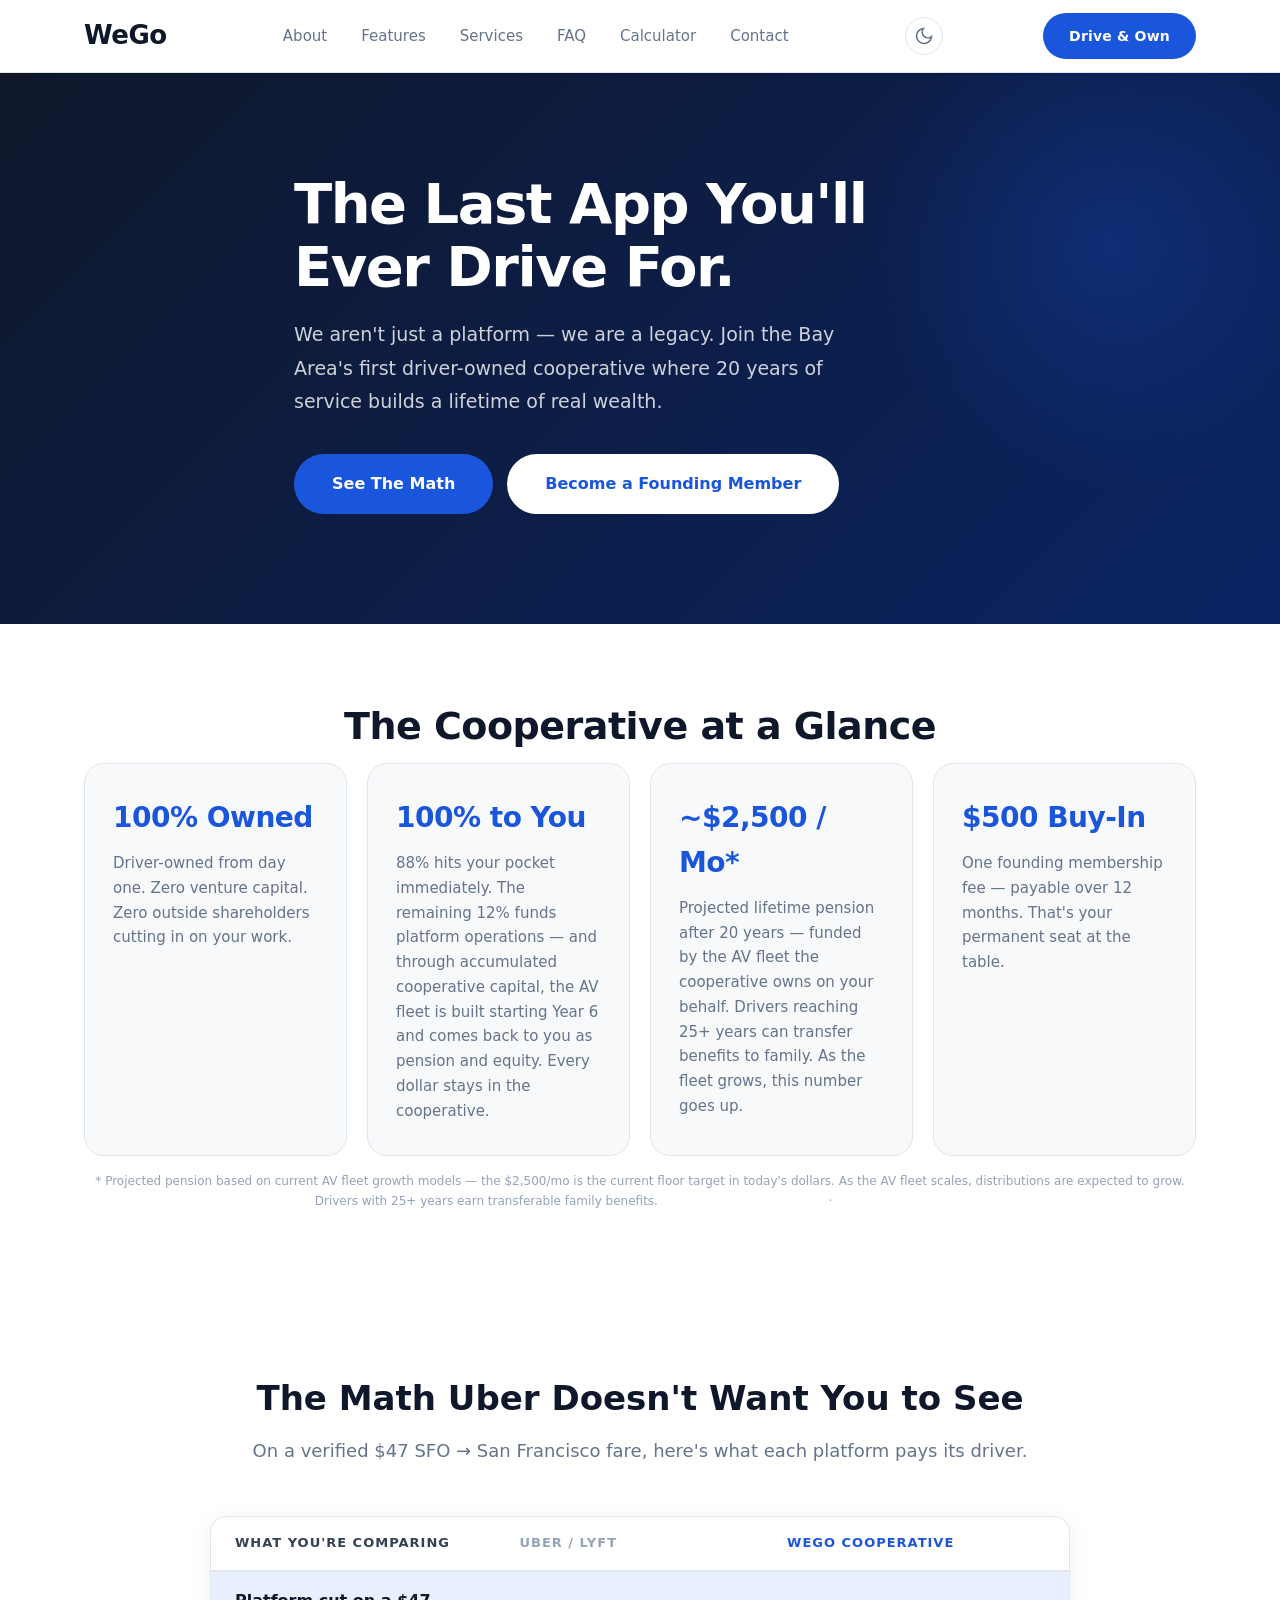
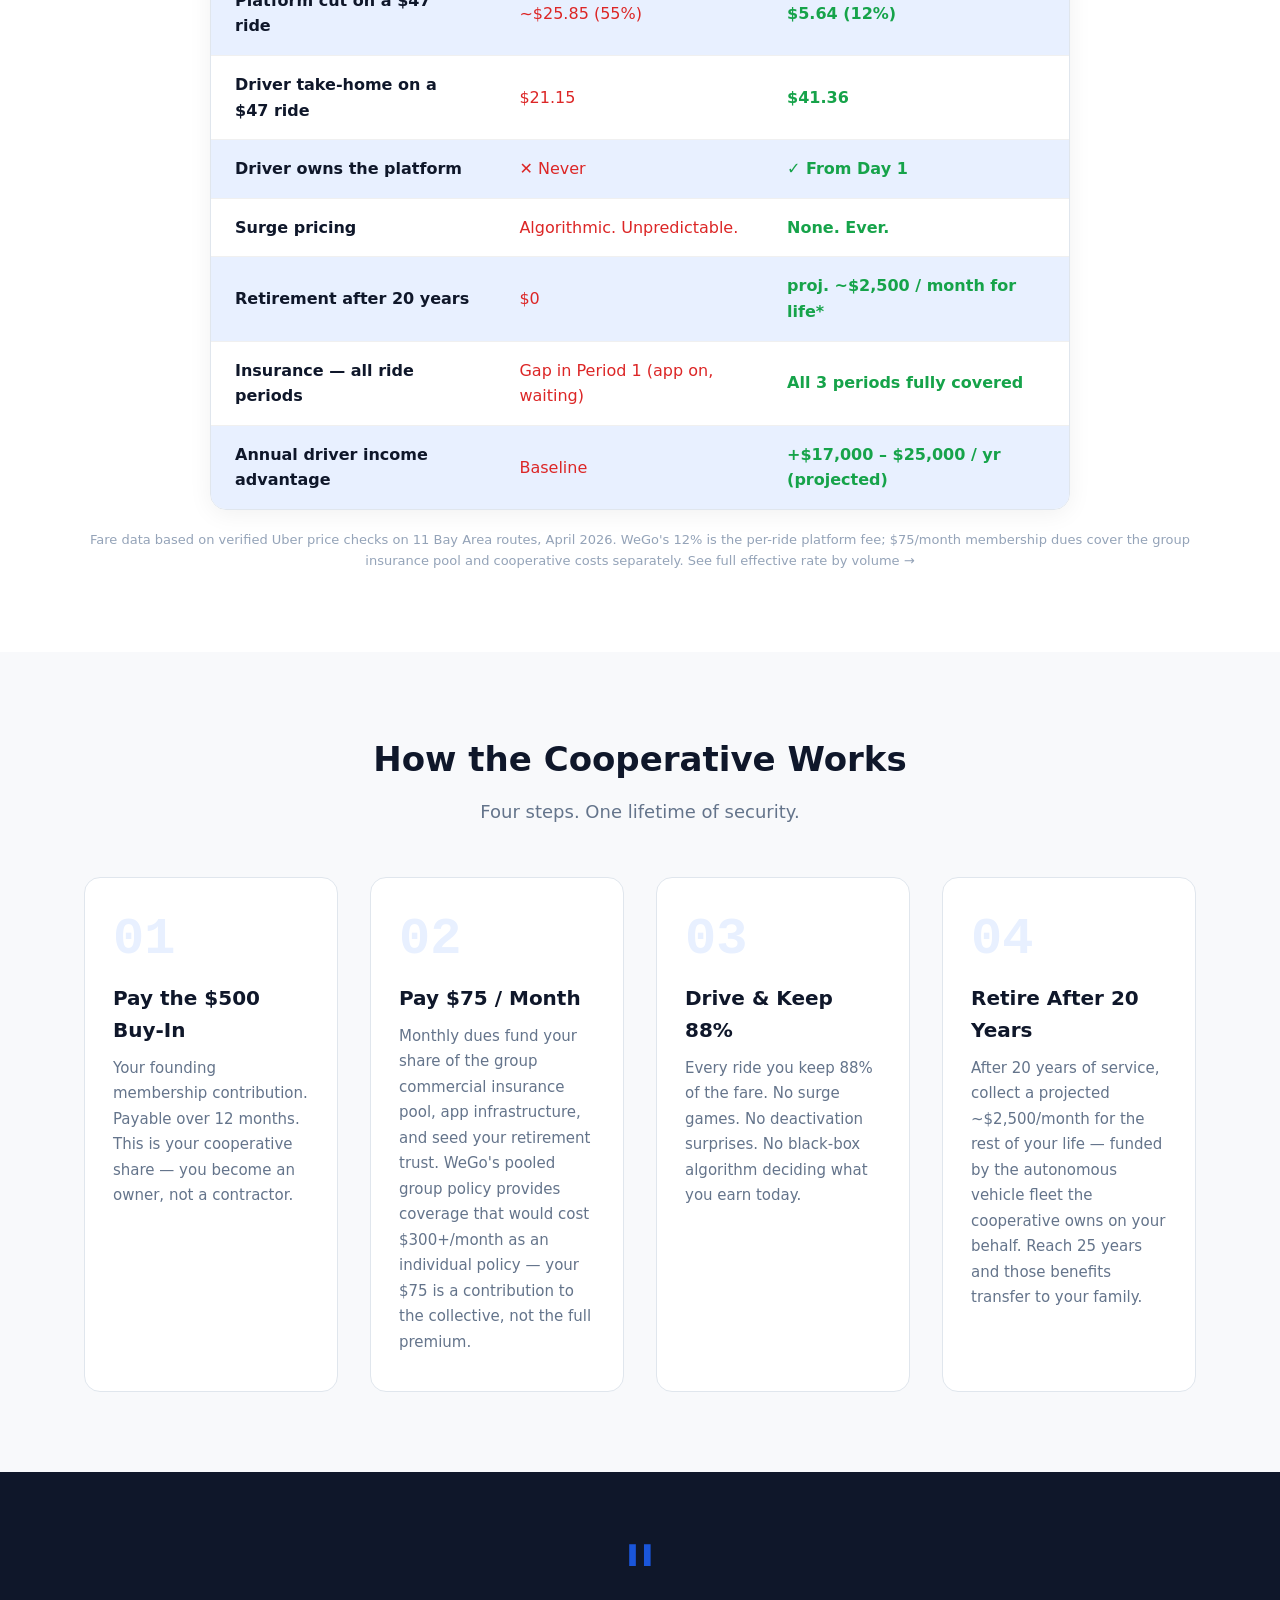
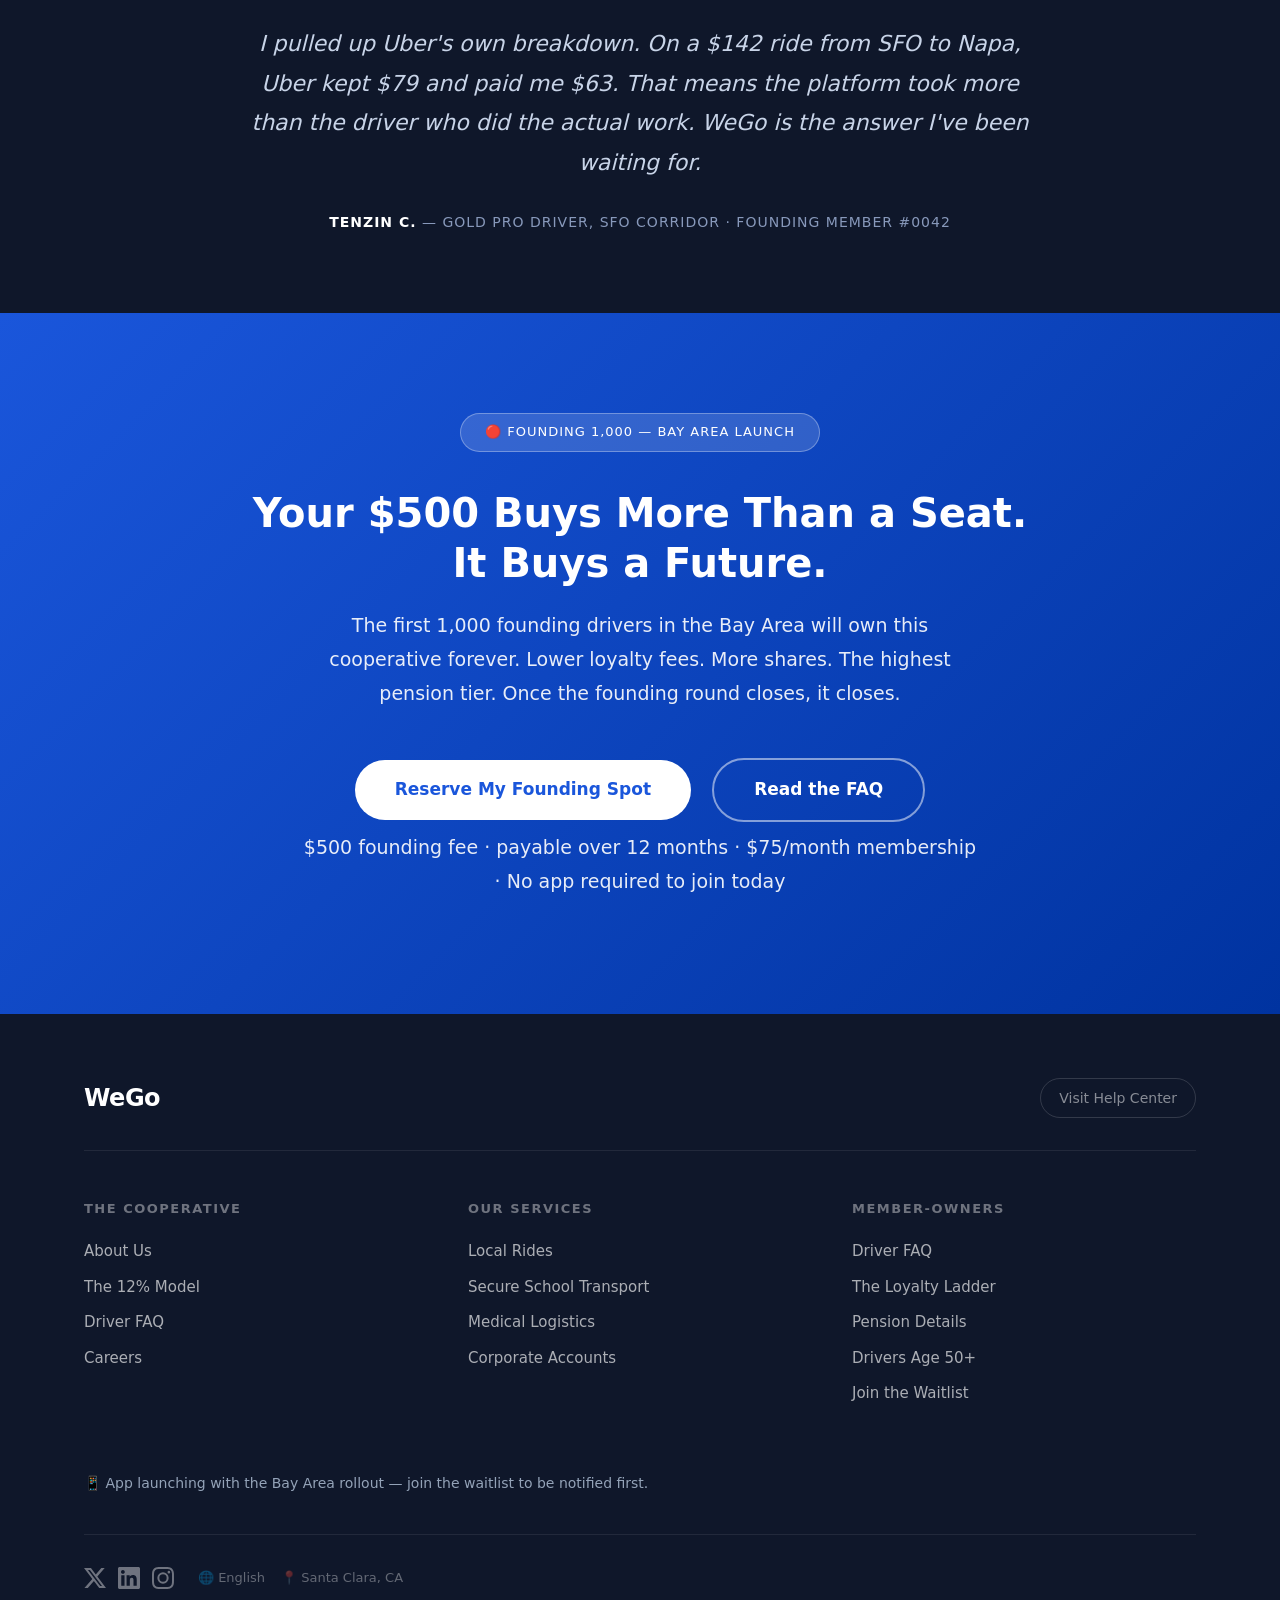
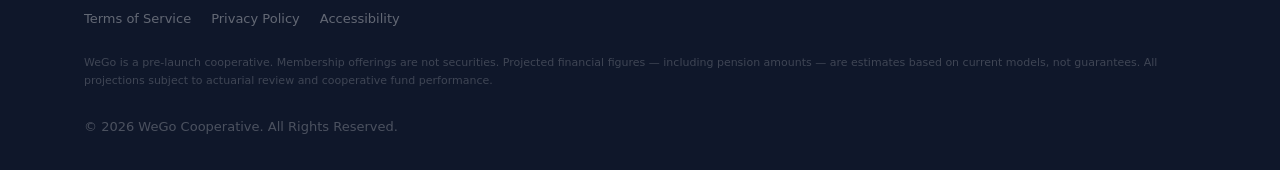
==== commit a960b8dd: "Fix insurance math claim and add pension inflation transparency - index.html: Fix Step 02 card — '75" ====
--- a/index.html
+++ b/index.html
@@ -74,7 +74,7 @@
                     <p>One founding membership fee — payable over 12 months. That's your permanent seat at the table.</p>
                 </div>
             </div>
-            <p class="section-footnote">* Projected pension based on current AV fleet growth models. Actual amount may be higher as driver membership and fleet size grow. Drivers with 25+ years earn transferable family benefits. <a href="features.html#senior-drivers">Experienced drivers 50+ →</a> · <a href="faq.html#pension">Full pension details →</a></p>
+            <p class="section-footnote">* Projected pension based on current AV fleet growth models — the $2,500/mo is the current floor target in today's dollars. As the AV fleet scales, distributions are expected to grow. Drivers with 25+ years earn transferable family benefits. <a href="features.html#senior-drivers">Experienced drivers 50+ →</a> · <a href="faq.html#pension">Full pension details →</a></p>
         </div>
     </section>
 
@@ -131,7 +131,7 @@
                     </tbody>
                 </table>
             </div>
-            <p style="text-align:center; margin-top:20px; font-size:13px; color:var(--text-dim);">Fare data based on verified Uber price checks on 11 Bay Area routes, April 2026.</p>
+            <p style="text-align:center; margin-top:20px; font-size:13px; color:var(--text-dim);">Fare data based on verified Uber price checks on 11 Bay Area routes, April 2026. WeGo's 12% is the per-ride platform fee; $75/month membership dues cover the group insurance pool and cooperative costs separately. <a href="calculator.html">See full effective rate by volume →</a></p>
         </div>
     </section>
 
@@ -149,7 +149,7 @@
                 <div class="step-card">
                     <div class="step-number">02</div>
                     <h3>Pay $75 / Month</h3>
-                    <p>Monthly dues cover your commercial insurance, app infrastructure, and seed your retirement trust. This replaces what Uber silently skims from every fare.</p>
+                    <p>Monthly dues fund your share of the group commercial insurance pool, app infrastructure, and seed your retirement trust. WeGo's pooled group policy provides coverage that would cost $300+/month as an individual policy — your $75 is a contribution to the collective, not the full premium.</p>
                 </div>
                 <div class="step-card">
                     <div class="step-number">03</div>
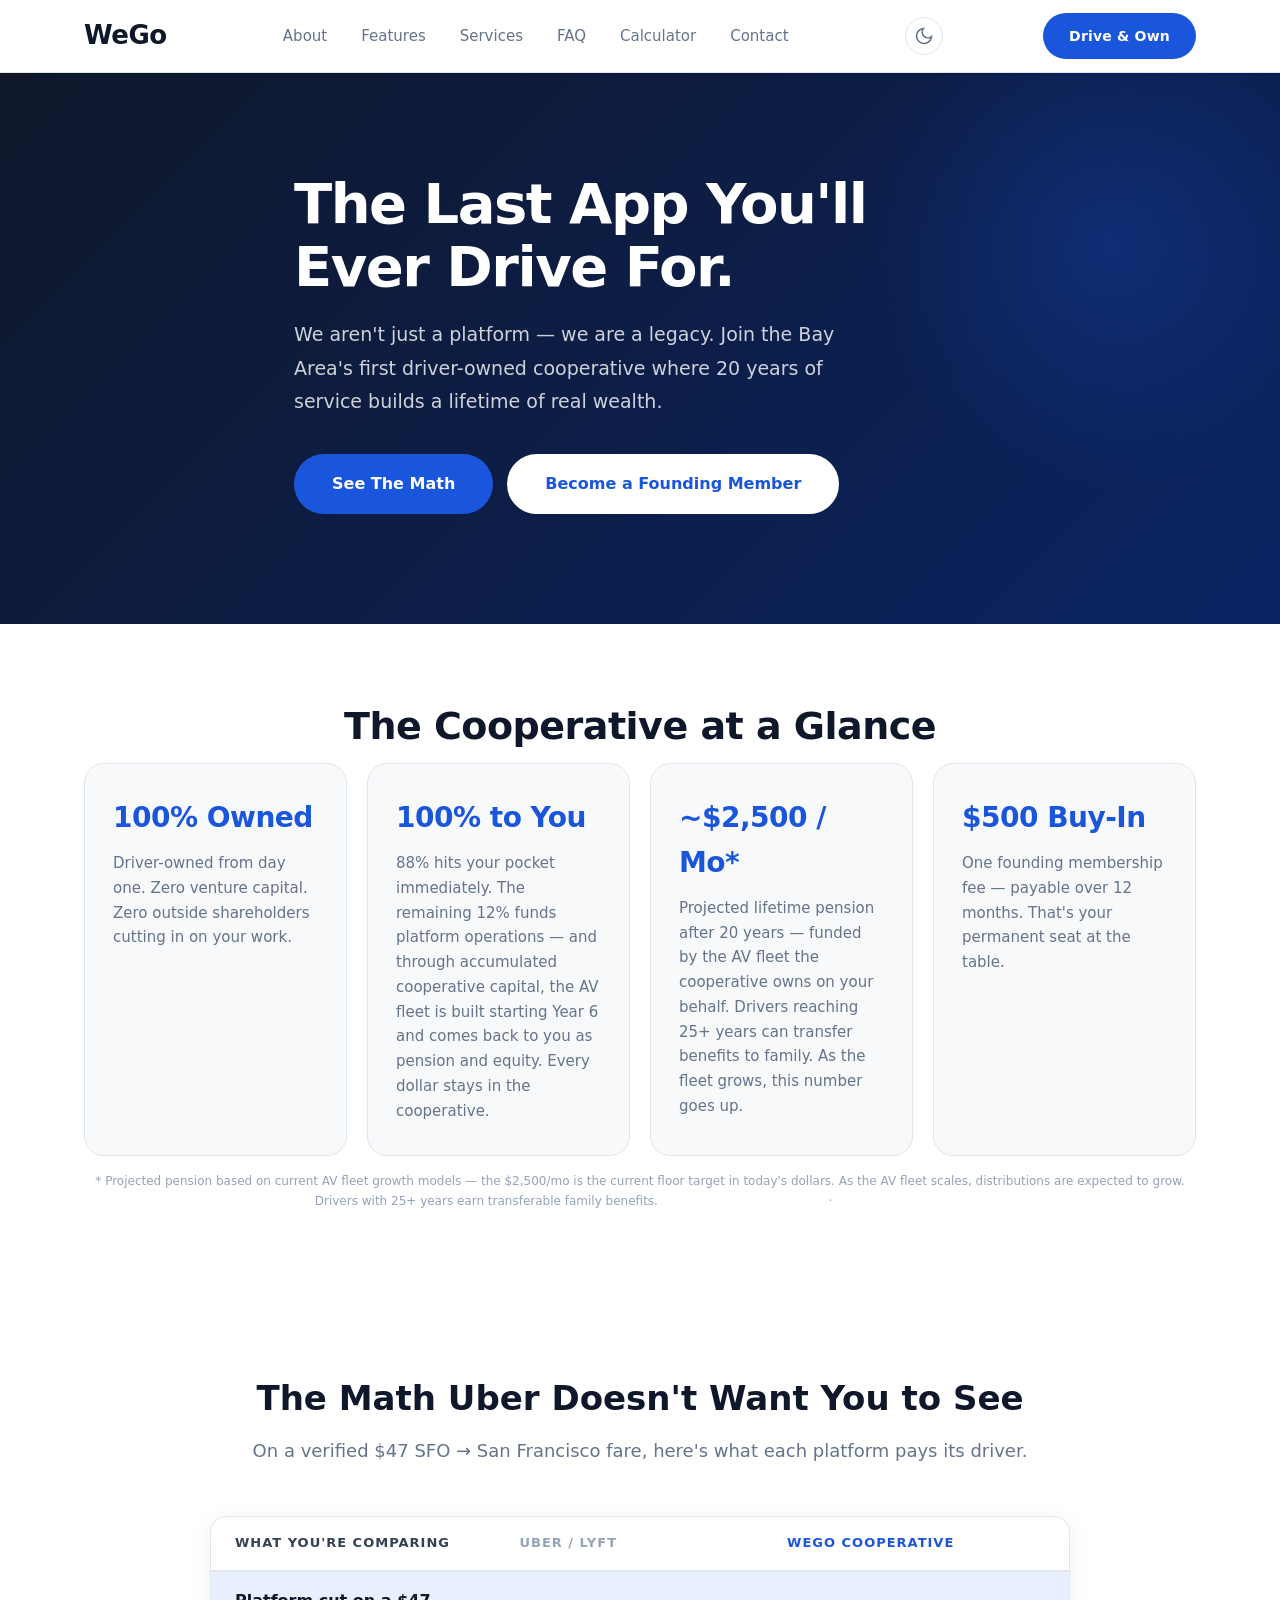
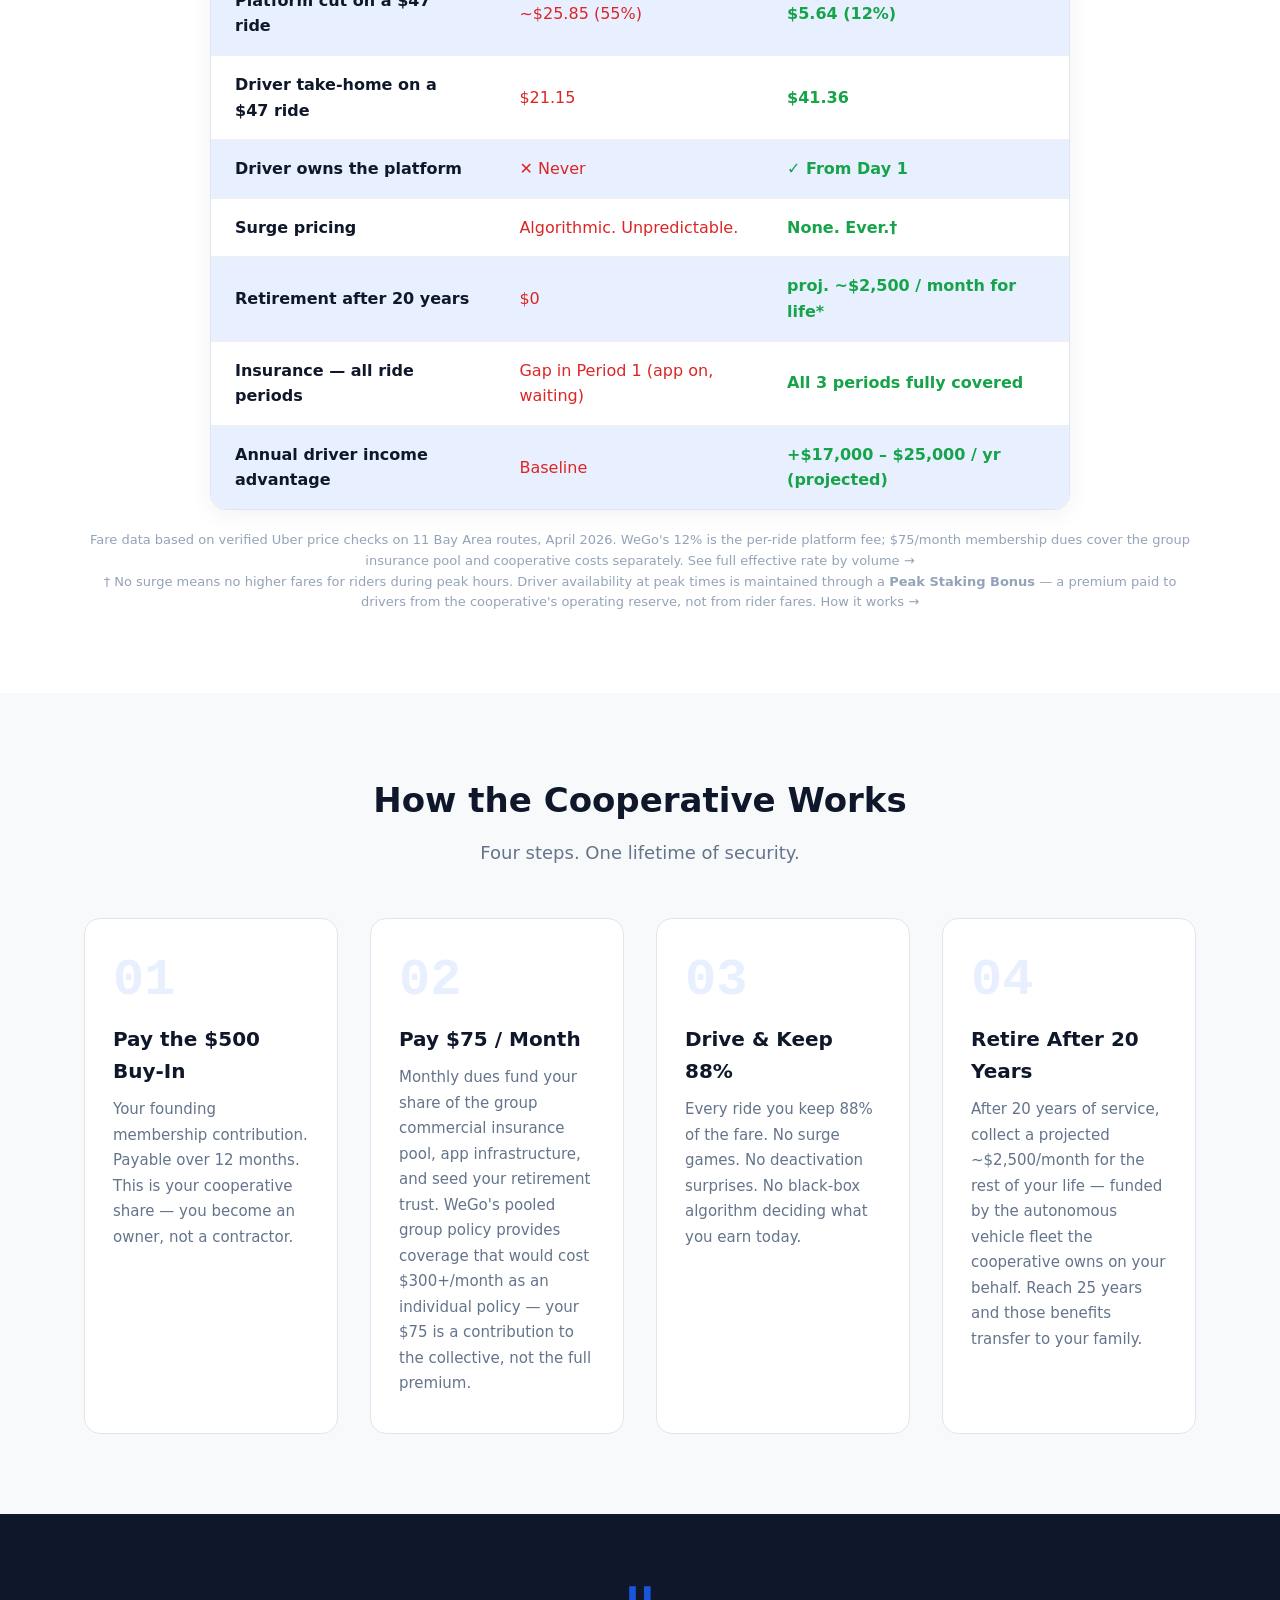
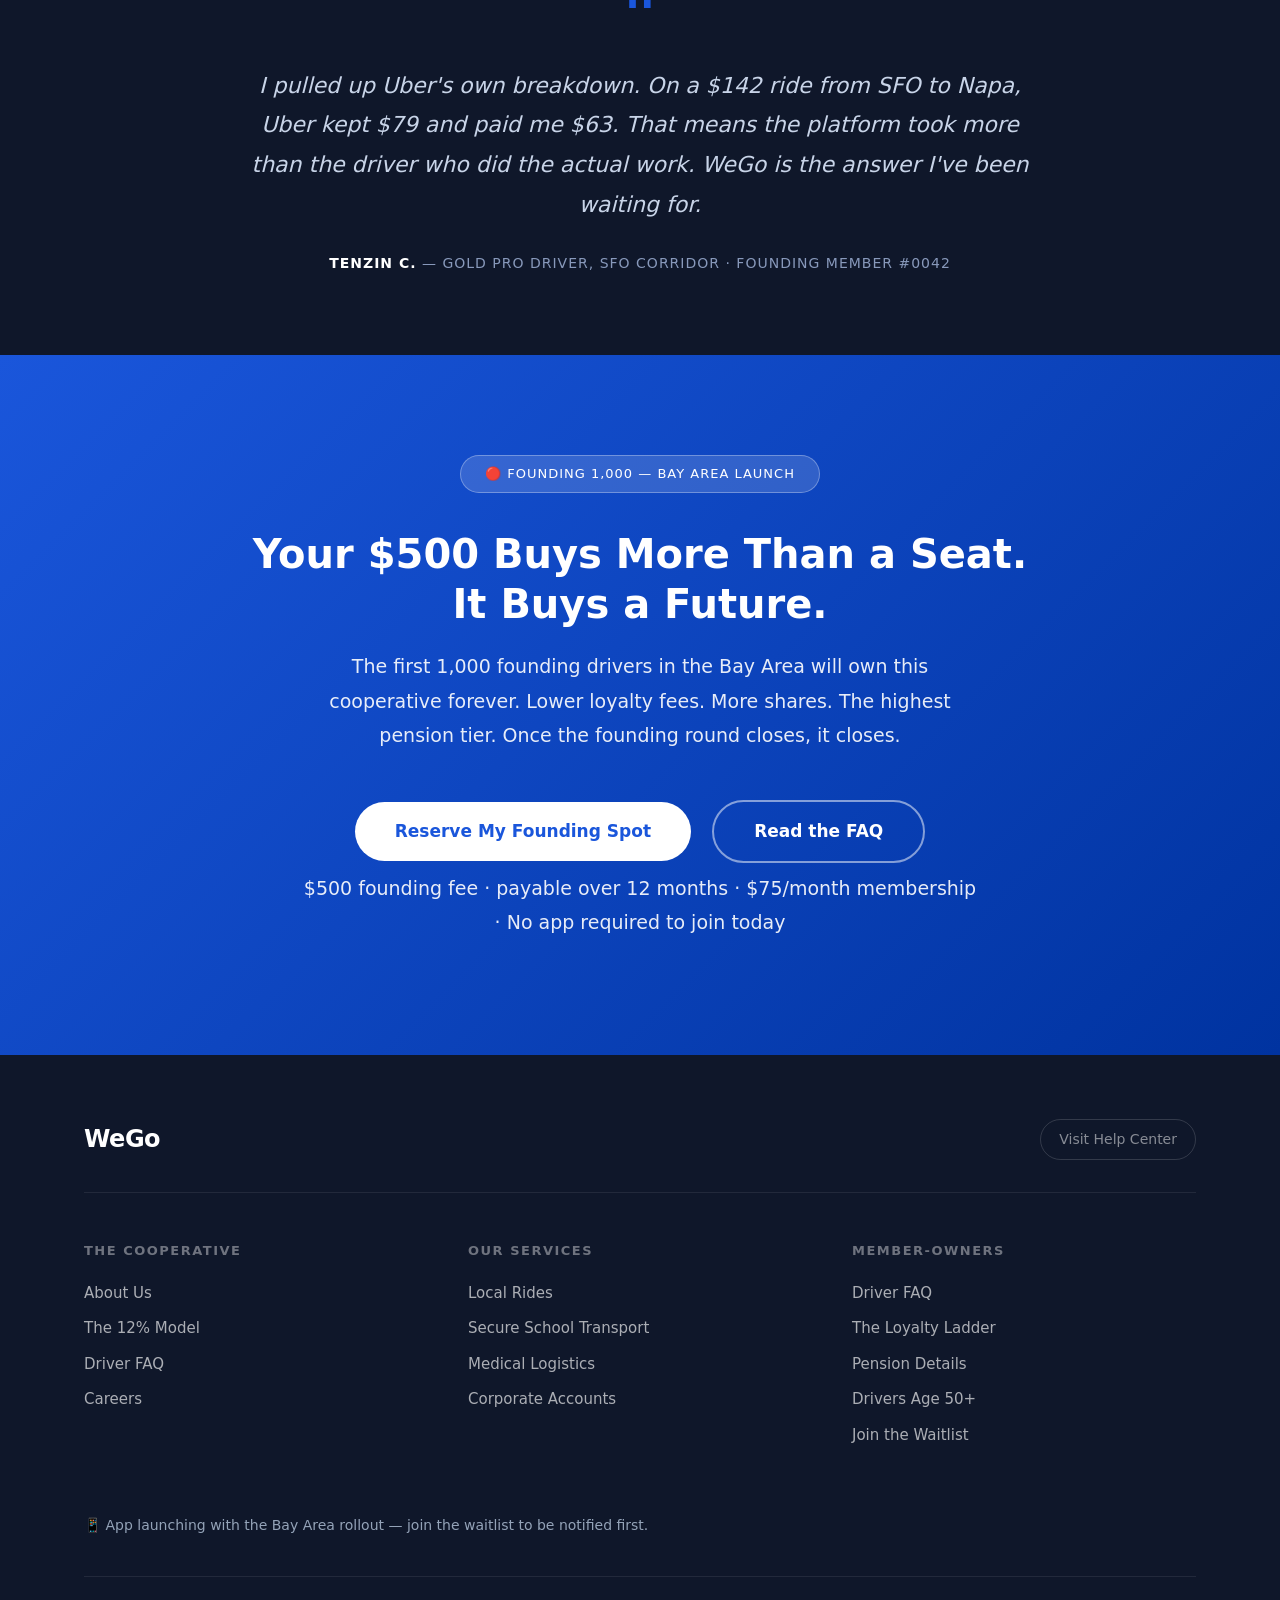
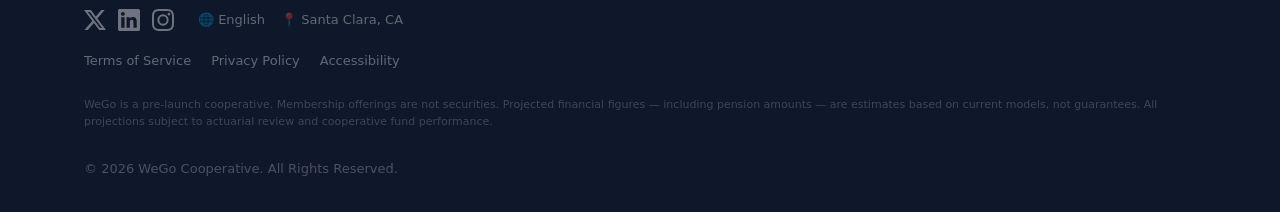
==== commit 6632250e: "Fix SEC language on pension ROI claim and explain no-surge peak incentive mechanism - faq.html: Repl" ====
--- a/index.html
+++ b/index.html
@@ -111,7 +111,7 @@
                         <tr>
                             <td>Surge pricing</td>
                             <td>Algorithmic. Unpredictable.</td>
-                            <td>None. Ever.</td>
+                            <td>None. Ever.†</td>
                         </tr>
                         <tr class="hl">
                             <td>Retirement after 20 years</td>
@@ -132,6 +132,7 @@
                 </table>
             </div>
             <p style="text-align:center; margin-top:20px; font-size:13px; color:var(--text-dim);">Fare data based on verified Uber price checks on 11 Bay Area routes, April 2026. WeGo's 12% is the per-ride platform fee; $75/month membership dues cover the group insurance pool and cooperative costs separately. <a href="calculator.html">See full effective rate by volume →</a></p>
+            <p style="text-align:center; font-size:13px; color:var(--text-dim);">† No surge means no higher fares for riders during peak hours. Driver availability at peak times is maintained through a <strong>Peak Staking Bonus</strong> — a premium paid to drivers from the cooperative's operating reserve, not from rider fares. <a href="faq.html#riders">How it works →</a></p>
         </div>
     </section>
 
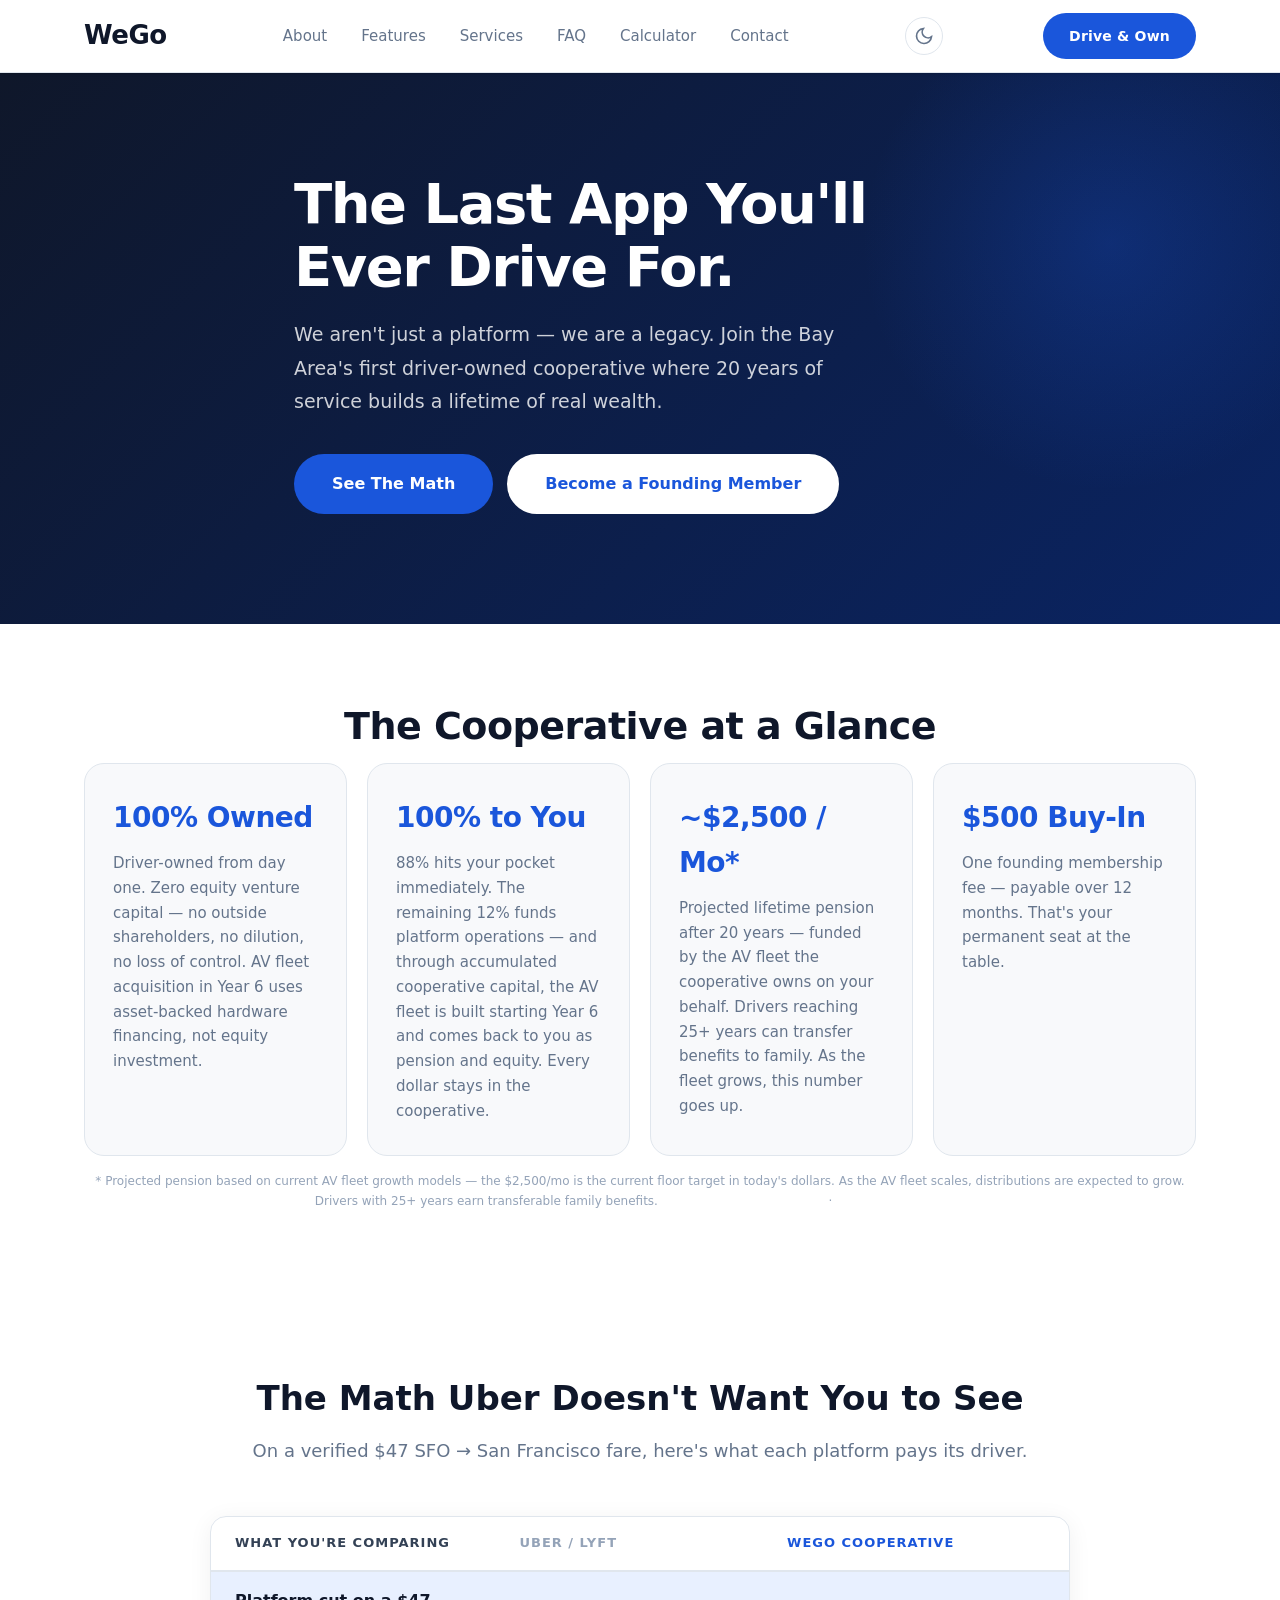
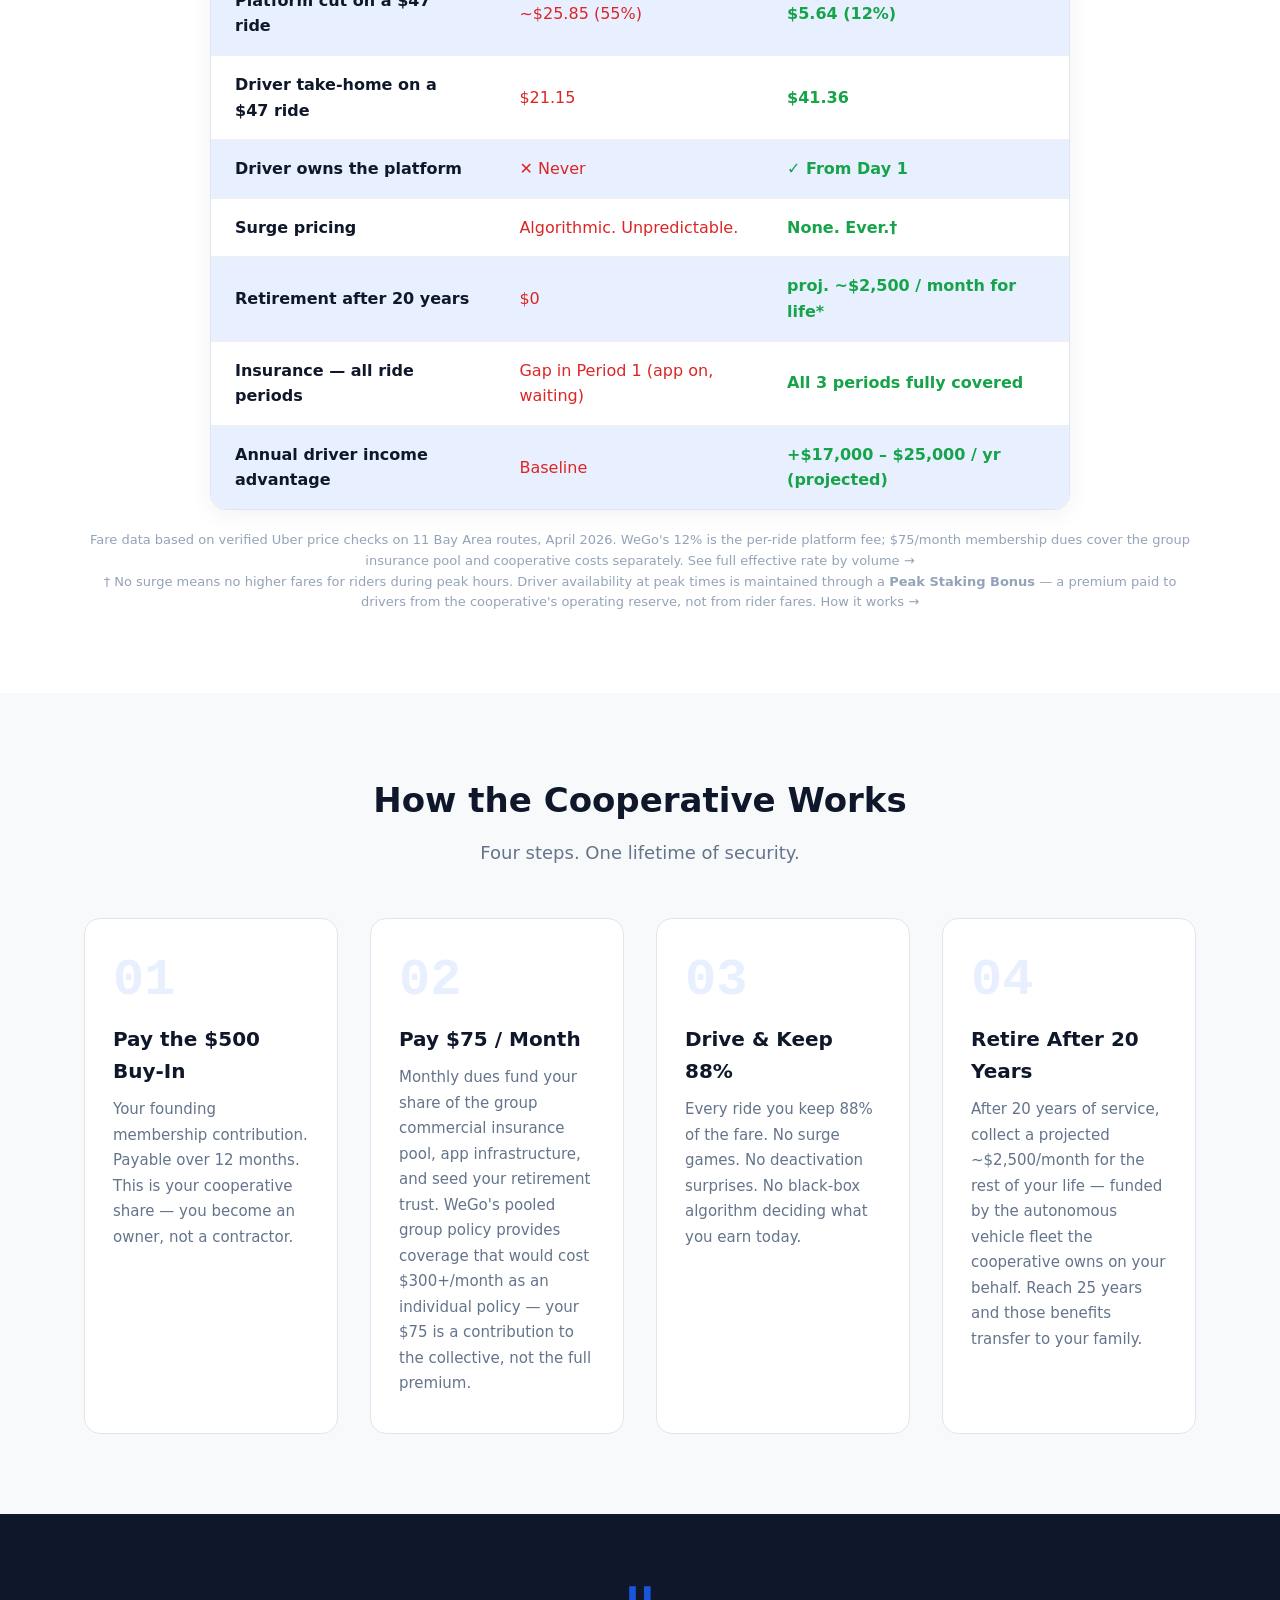
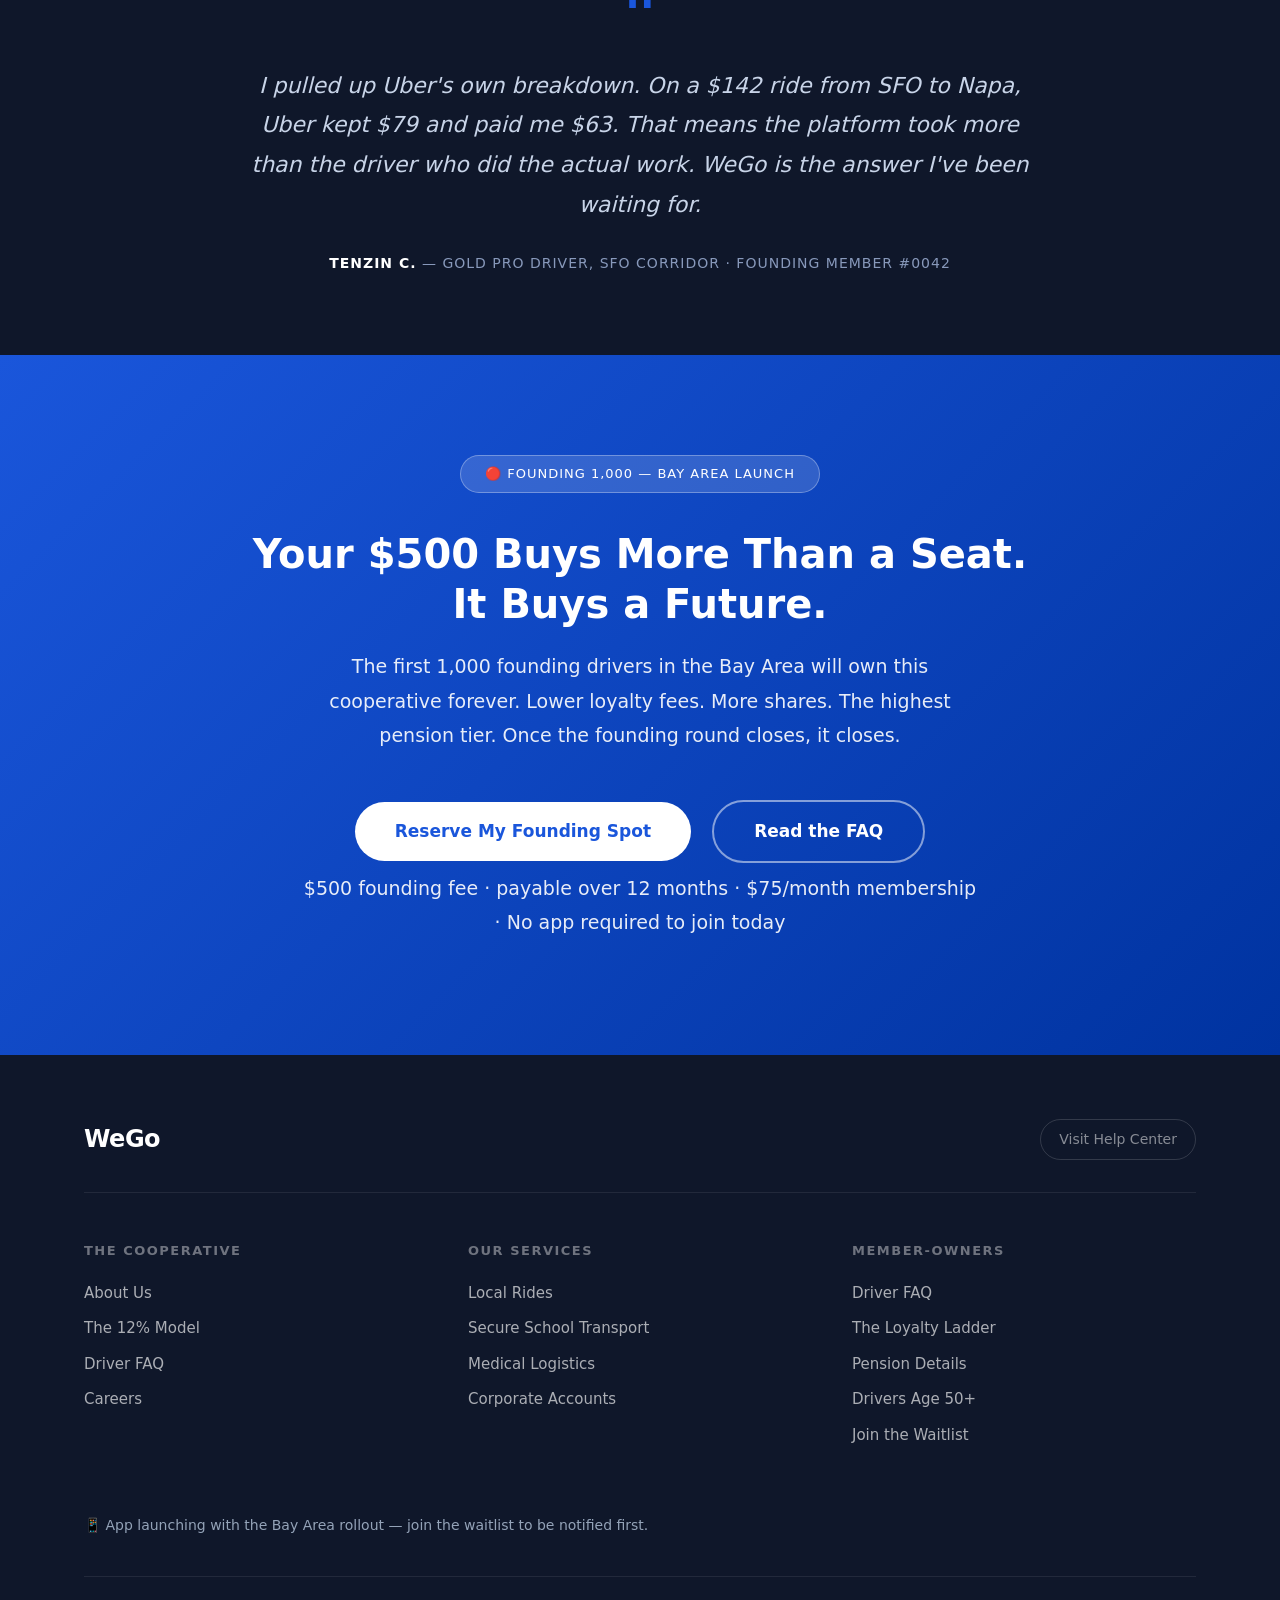
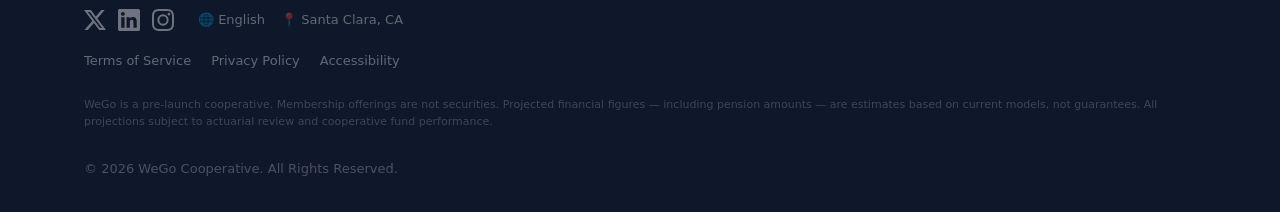
==== commit 551a947e: "Three legal/actuarial fixes: VC clarification, family transfer terms, CPI pension framing Fix 1 — Ze" ====
--- a/index.html
+++ b/index.html
@@ -59,7 +59,7 @@
             <div class="feature-grid">
                 <div class="feature-card">
                     <h3>100% Owned</h3>
-                    <p>Driver-owned from day one. Zero venture capital. Zero outside shareholders cutting in on your work.</p>
+                    <p>Driver-owned from day one. Zero equity venture capital — no outside shareholders, no dilution, no loss of control. AV fleet acquisition in Year 6 uses asset-backed hardware financing, not equity investment.</p>
                 </div>
                 <div class="feature-card">
                     <h3>100% to You</h3>
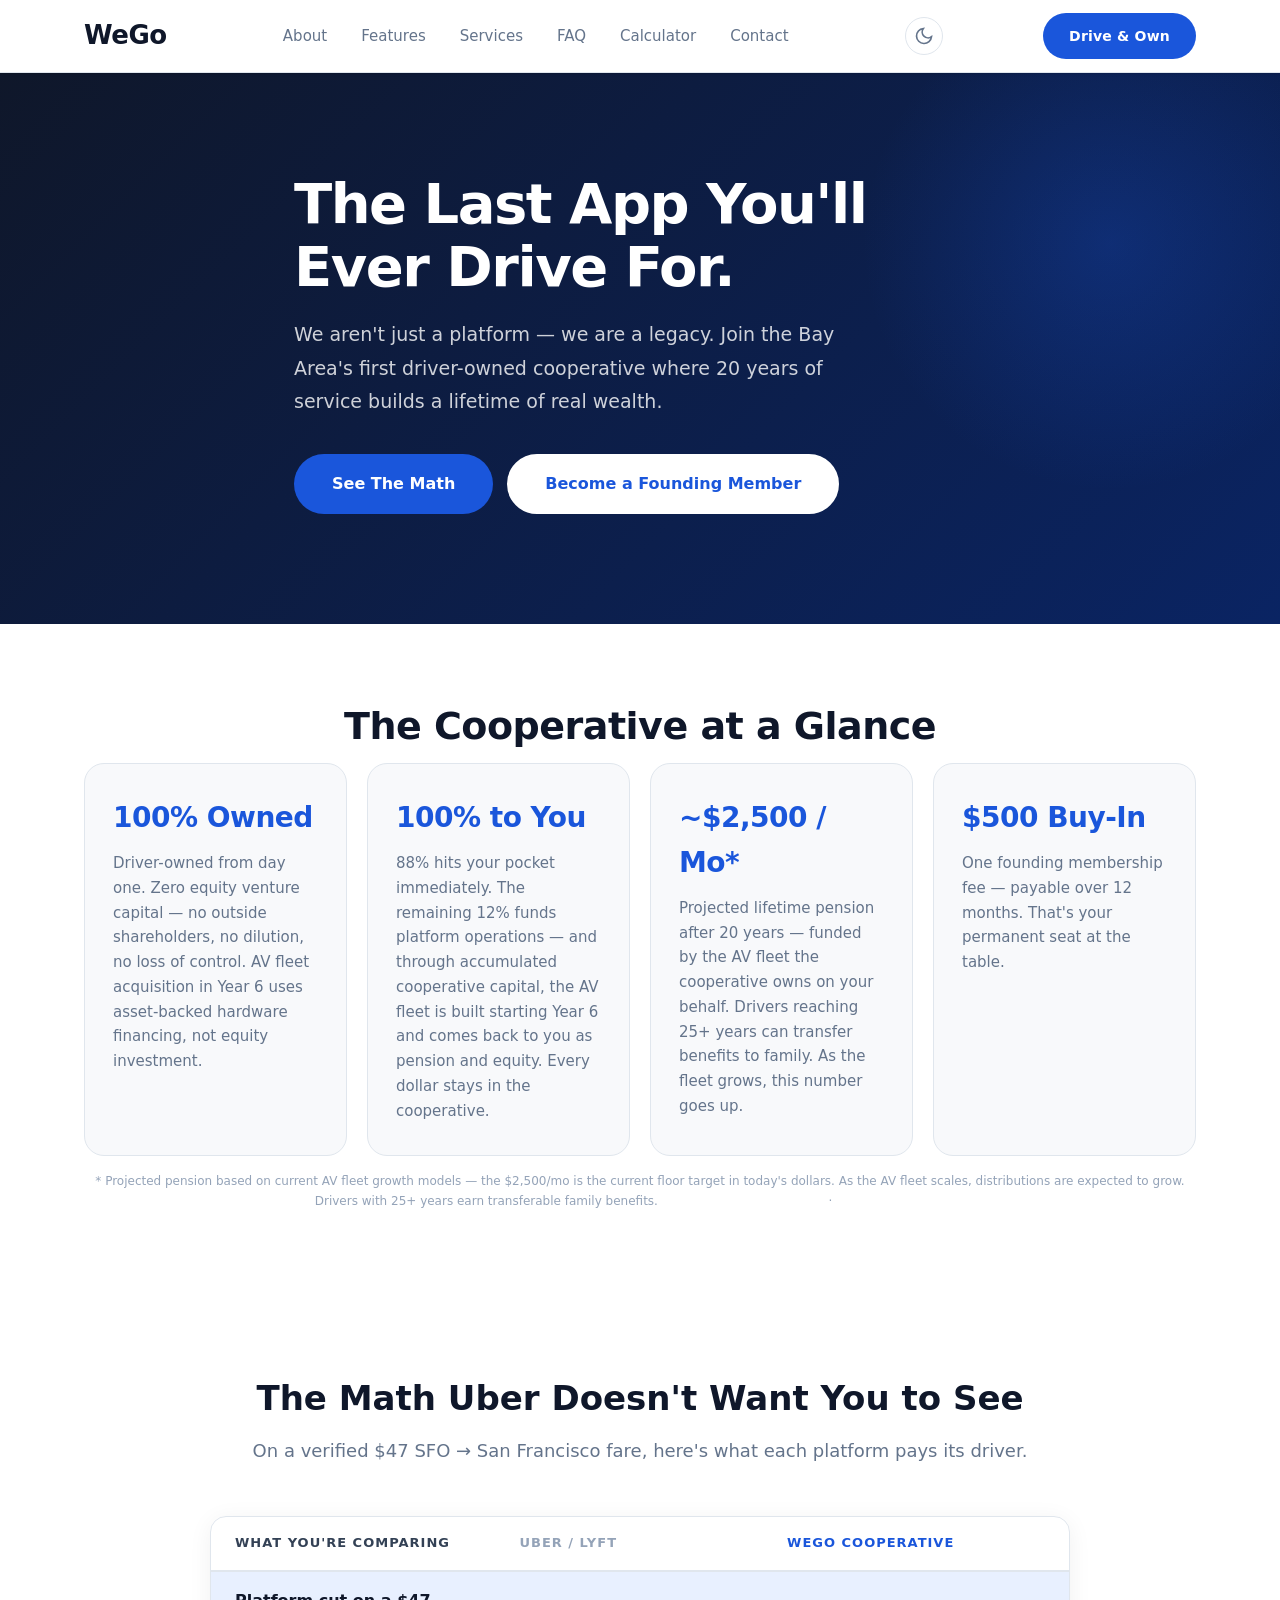
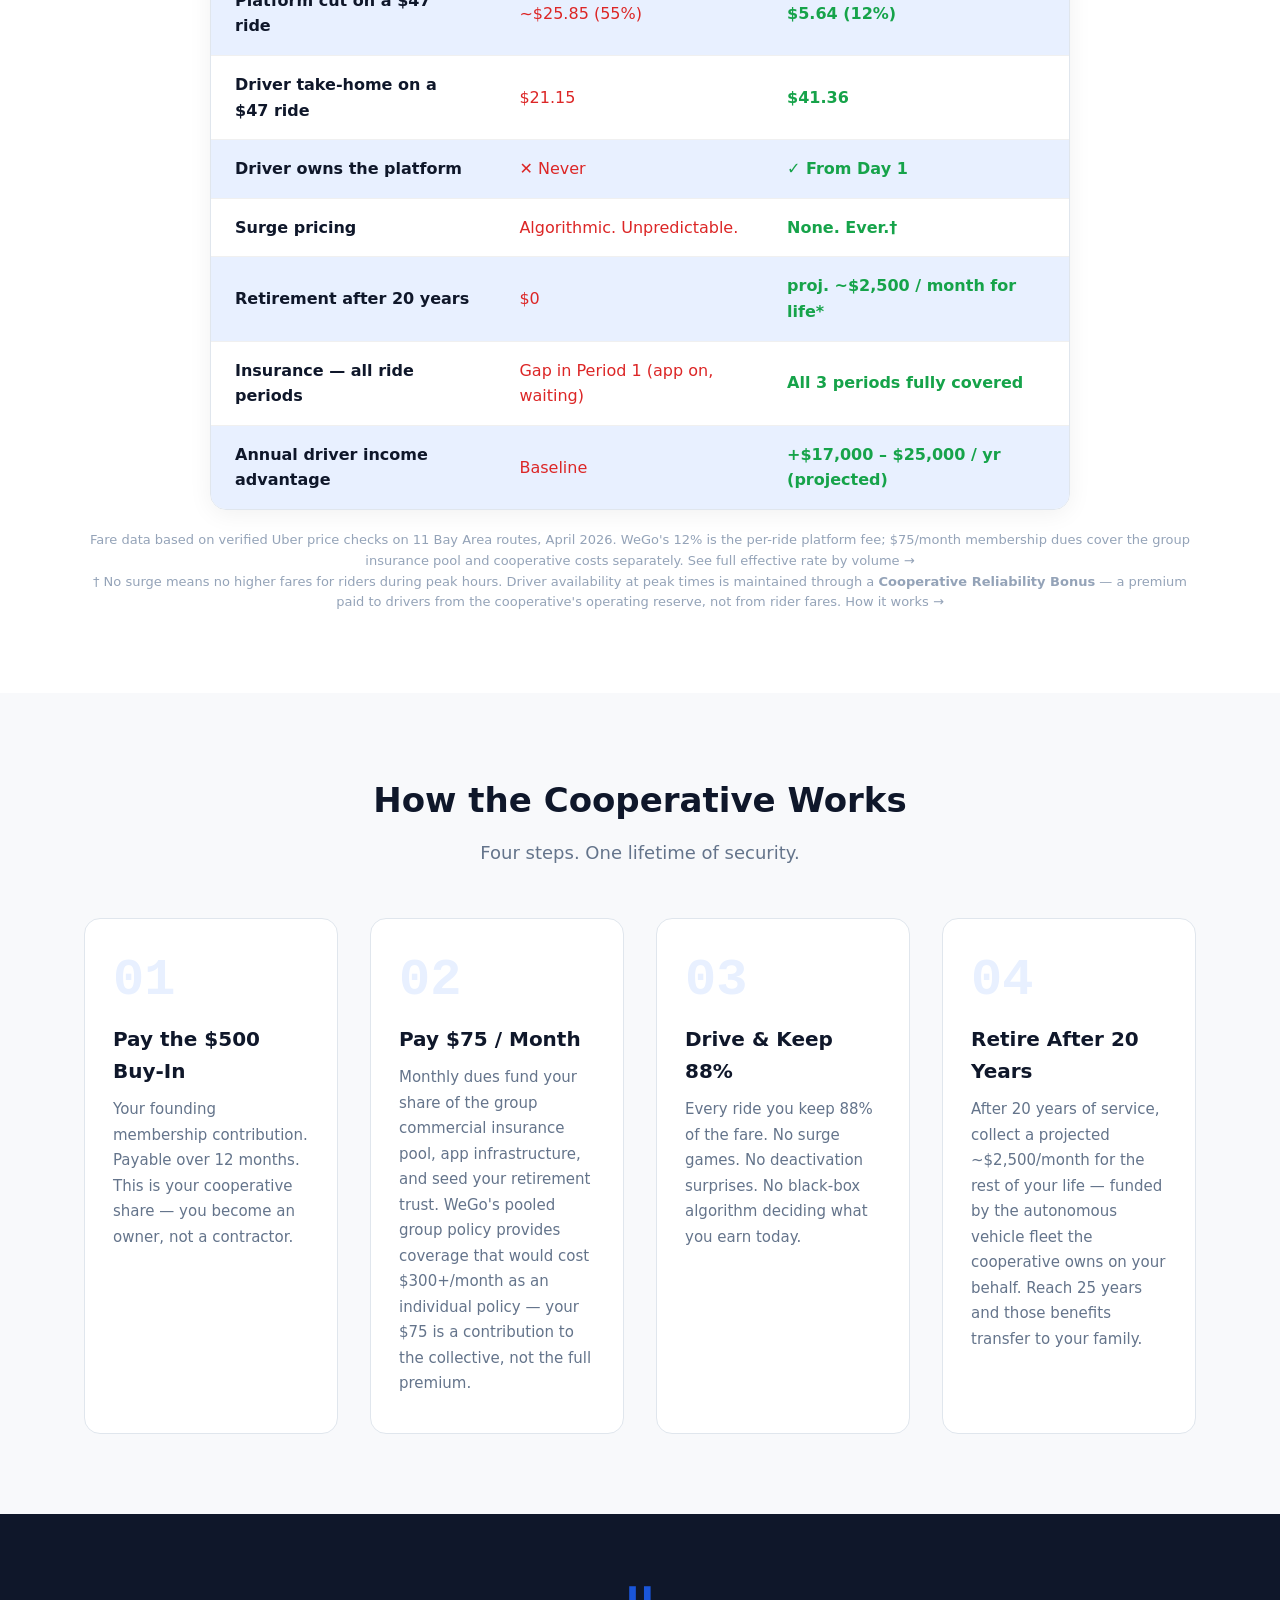
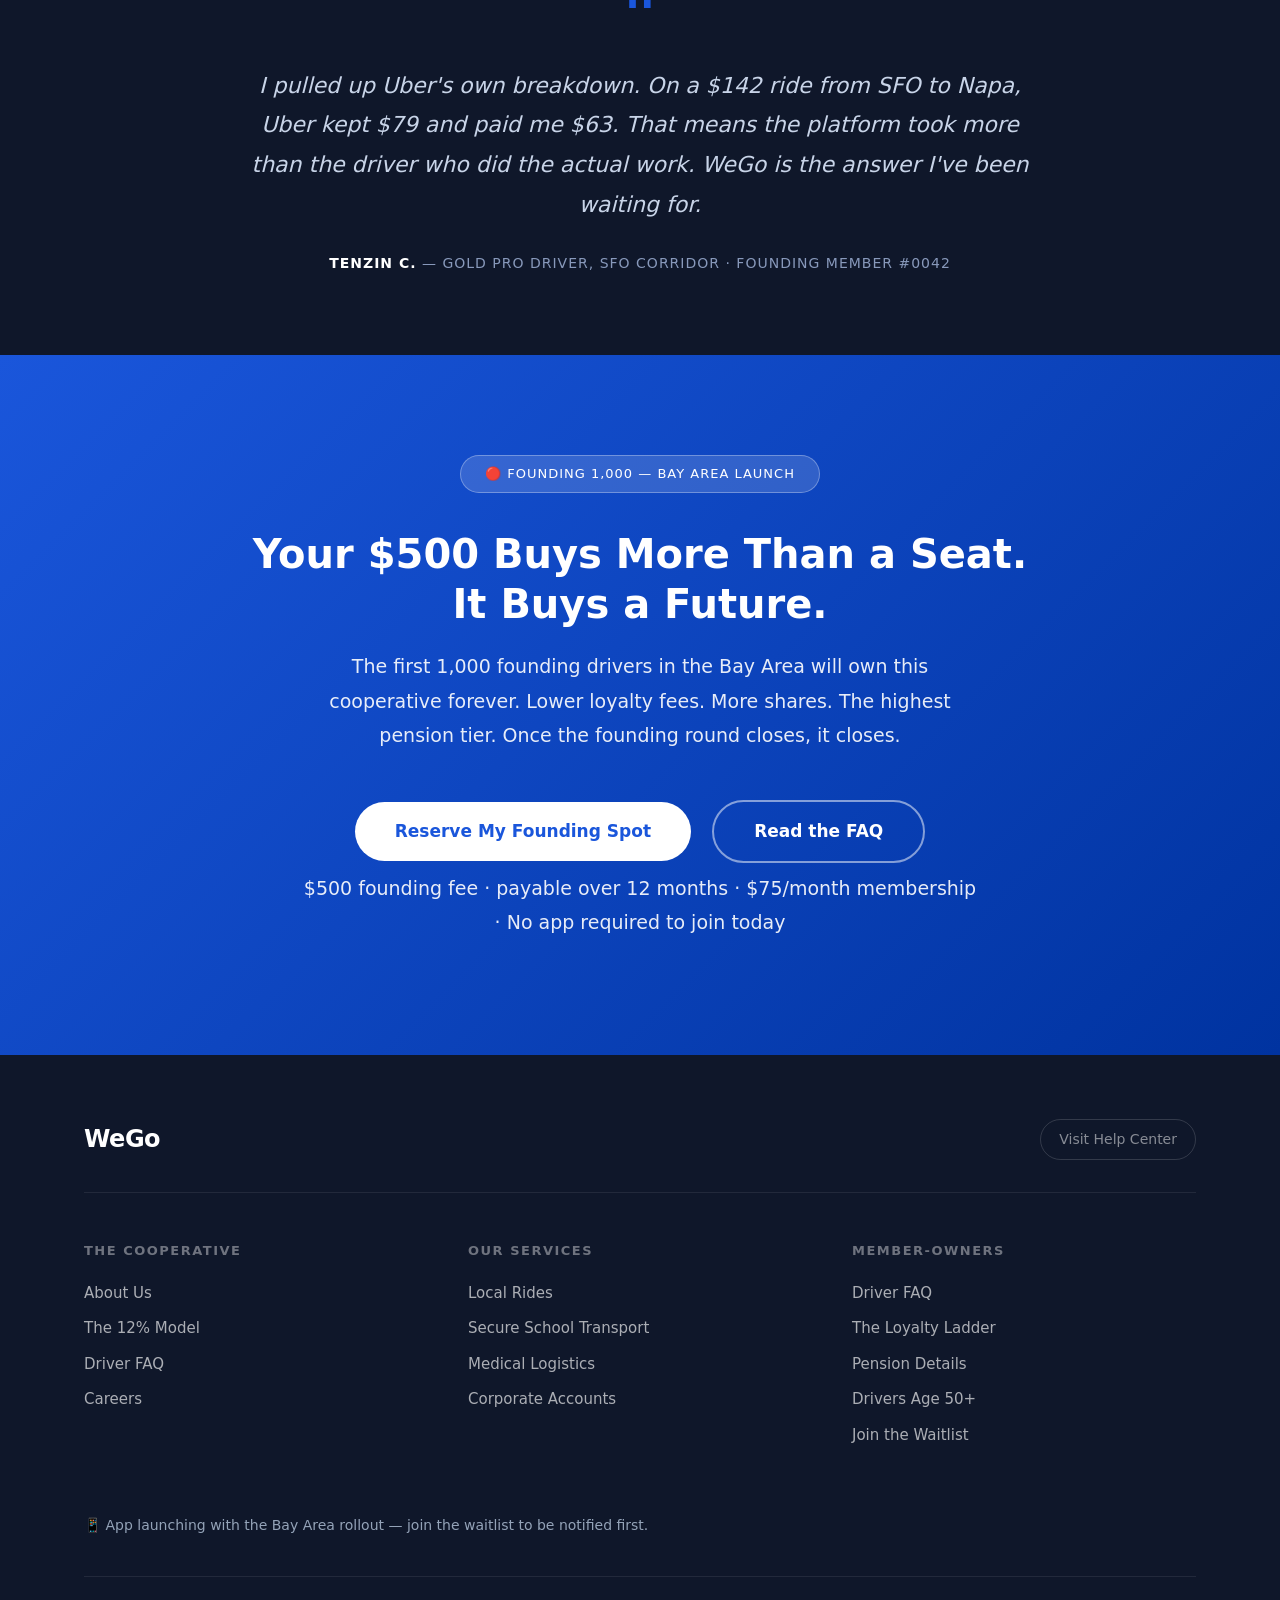
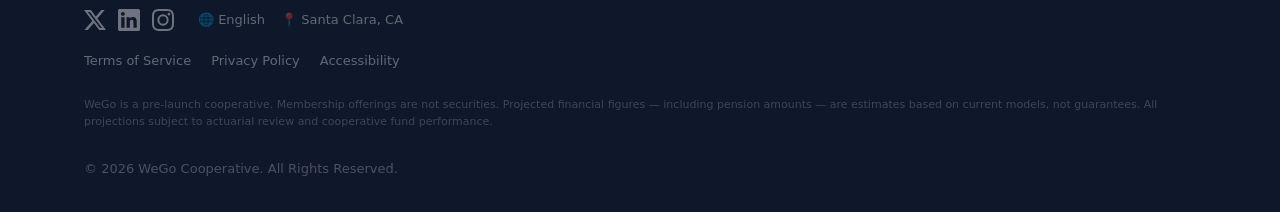
==== commit e407abaf: "Four precision fixes from stress-test audit: terminology, reserve cap, limited seats - faq.html: 'pa" ====
--- a/index.html
+++ b/index.html
@@ -132,7 +132,7 @@
                 </table>
             </div>
             <p style="text-align:center; margin-top:20px; font-size:13px; color:var(--text-dim);">Fare data based on verified Uber price checks on 11 Bay Area routes, April 2026. WeGo's 12% is the per-ride platform fee; $75/month membership dues cover the group insurance pool and cooperative costs separately. <a href="calculator.html">See full effective rate by volume →</a></p>
-            <p style="text-align:center; font-size:13px; color:var(--text-dim);">† No surge means no higher fares for riders during peak hours. Driver availability at peak times is maintained through a <strong>Peak Staking Bonus</strong> — a premium paid to drivers from the cooperative's operating reserve, not from rider fares. <a href="faq.html#riders">How it works →</a></p>
+            <p style="text-align:center; font-size:13px; color:var(--text-dim);">† No surge means no higher fares for riders during peak hours. Driver availability at peak times is maintained through a <strong>Cooperative Reliability Bonus</strong> — a premium paid to drivers from the cooperative's operating reserve, not from rider fares. <a href="faq.html#riders">How it works →</a></p>
         </div>
     </section>
 
--- a/styles.css
+++ b/styles.css
@@ -1876,3 +1876,25 @@
   margin-top: 4px;
   line-height: 1.6;
 }
+
+/* ── LIMITED SEATS NOTE (features.html) ─────────────────────── */
+.limited-seats-note {
+  background: var(--primary-muted);
+  border: 1px solid rgba(26, 86, 219, 0.2);
+  border-left: 4px solid var(--primary);
+  border-radius: 12px;
+  padding: 20px 24px;
+  margin-top: 28px;
+}
+.limited-seats-note strong {
+  display: block;
+  font-size: 15px;
+  color: var(--primary);
+  margin-bottom: 8px;
+}
+.limited-seats-note p {
+  font-size: 14px;
+  color: var(--text-soft);
+  line-height: 1.65;
+  margin: 0;
+}
--- a/styles.css
+++ b/styles.css
@@ -1876,3 +1876,25 @@
   margin-top: 4px;
   line-height: 1.6;
 }
+
+/* ── LIMITED SEATS NOTE (features.html) ─────────────────────── */
+.limited-seats-note {
+  background: var(--primary-muted);
+  border: 1px solid rgba(26, 86, 219, 0.2);
+  border-left: 4px solid var(--primary);
+  border-radius: 12px;
+  padding: 20px 24px;
+  margin-top: 28px;
+}
+.limited-seats-note strong {
+  display: block;
+  font-size: 15px;
+  color: var(--primary);
+  margin-bottom: 8px;
+}
+.limited-seats-note p {
+  font-size: 14px;
+  color: var(--text-soft);
+  line-height: 1.65;
+  margin: 0;
+}
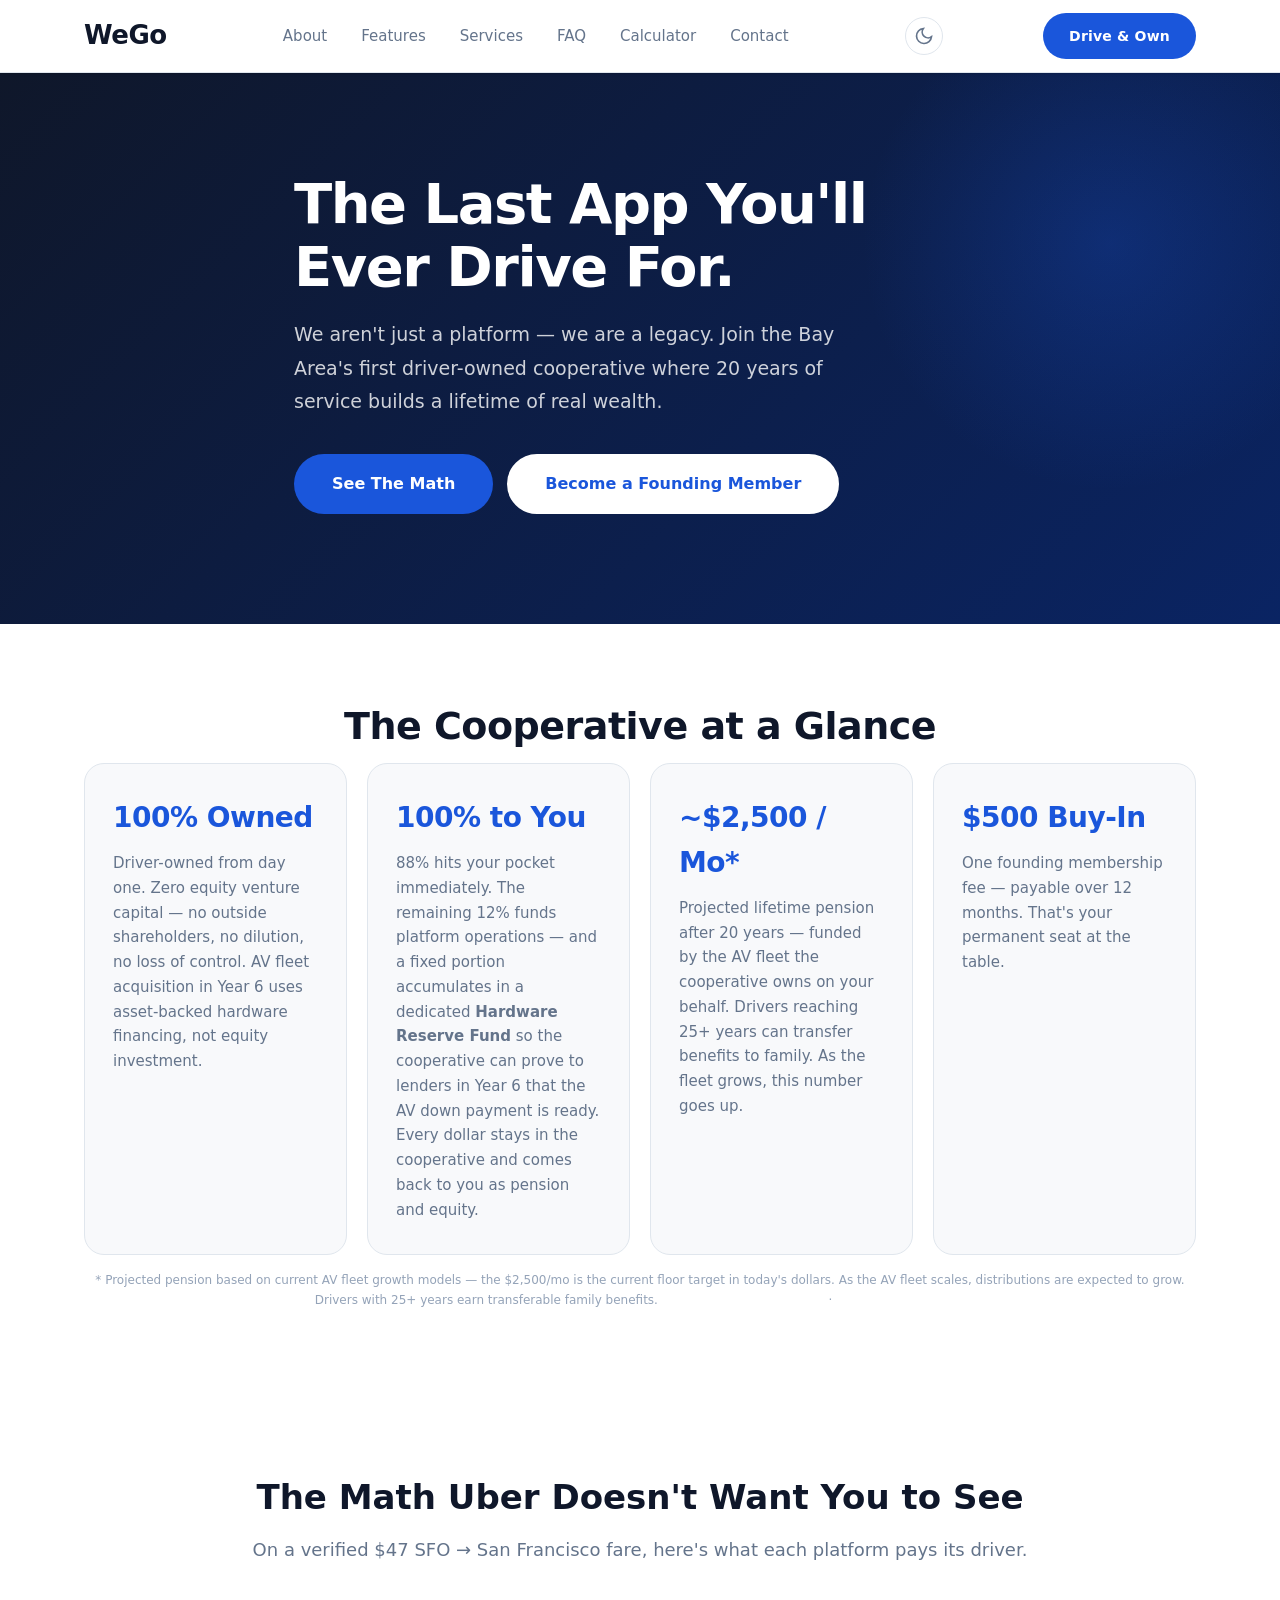
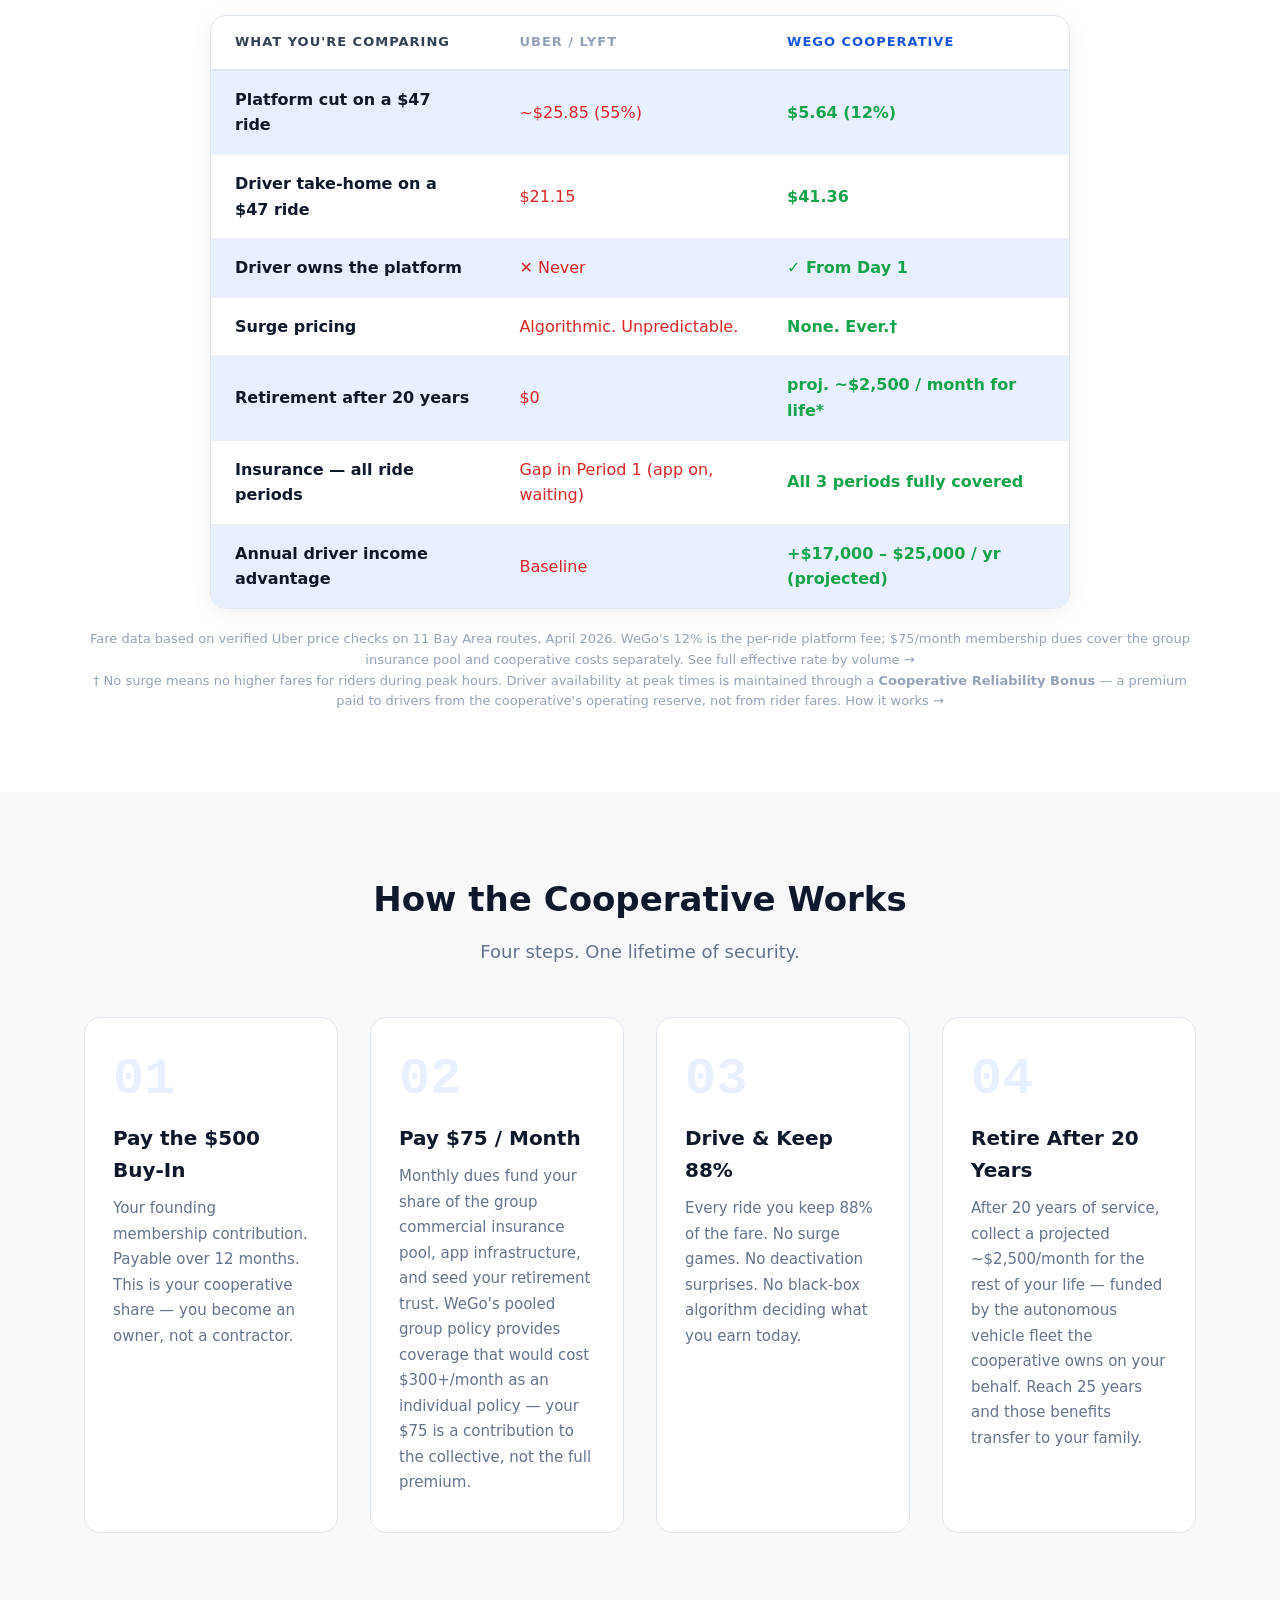
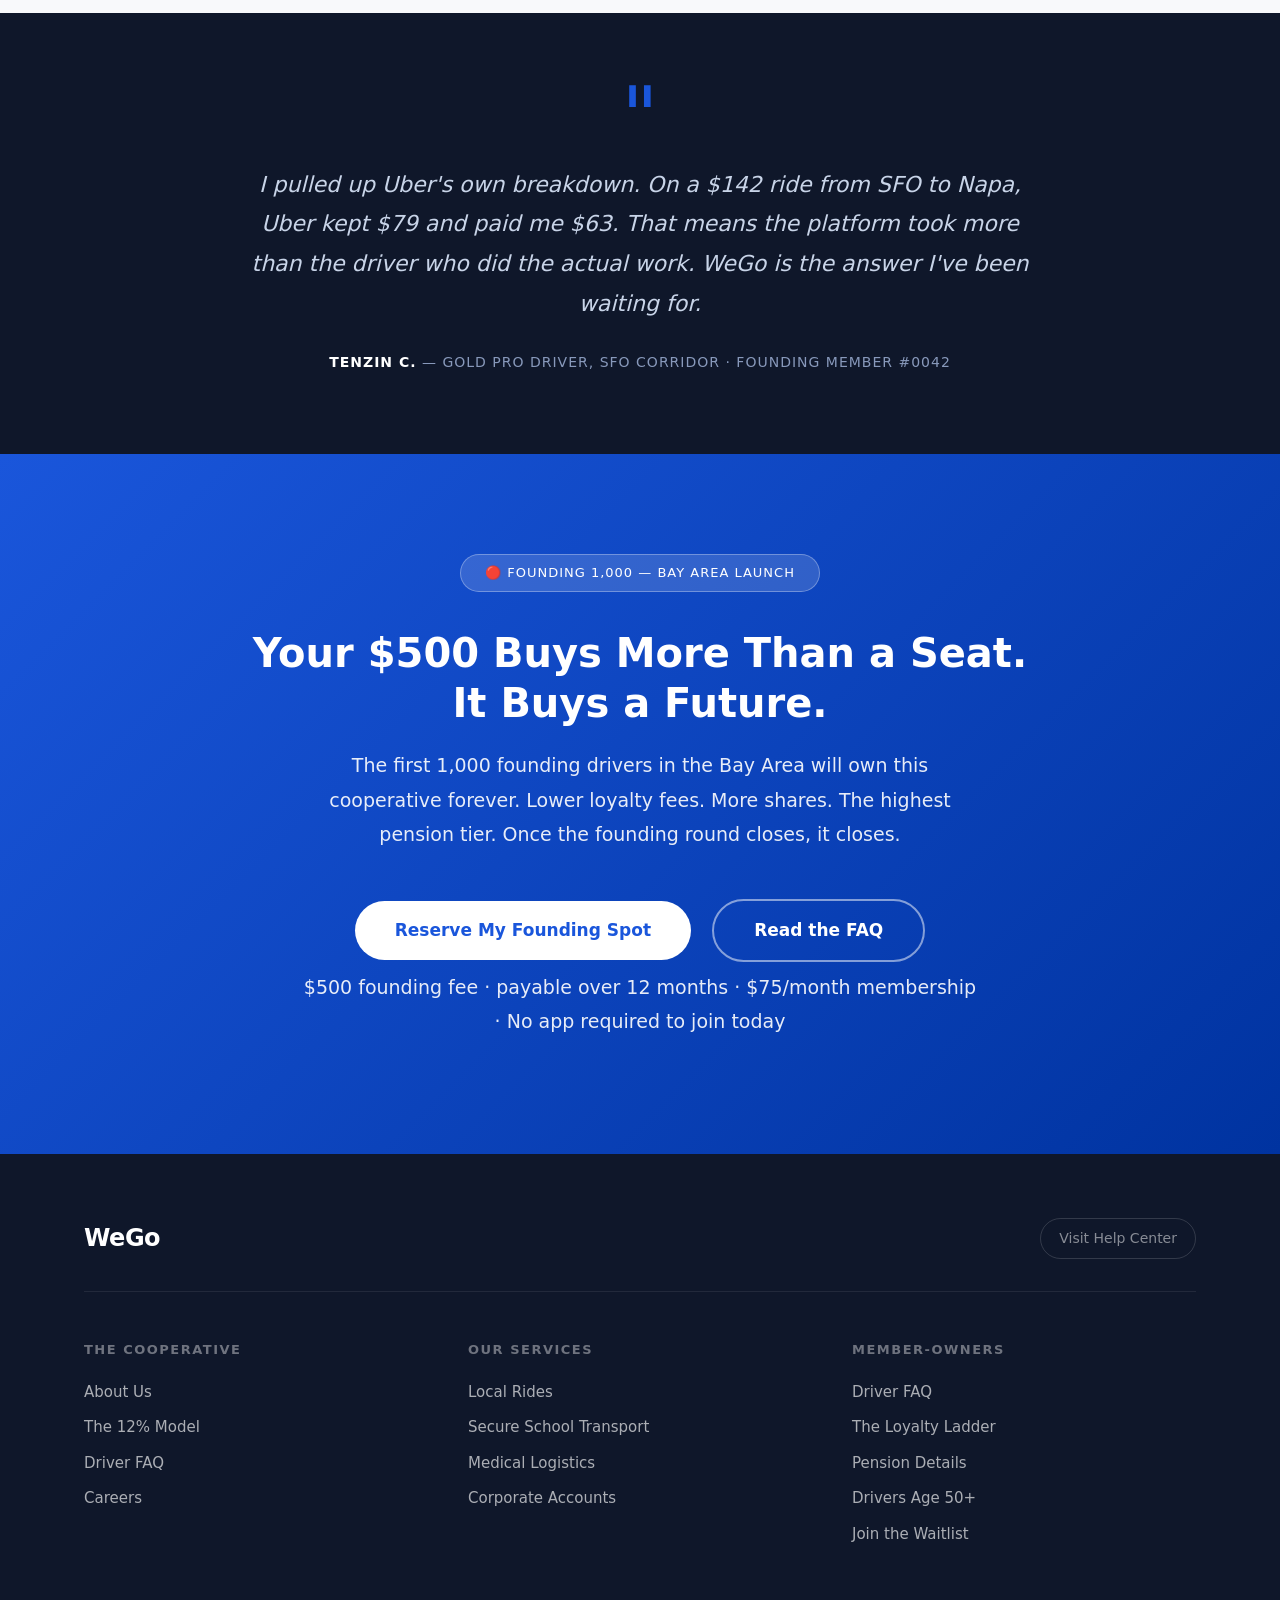
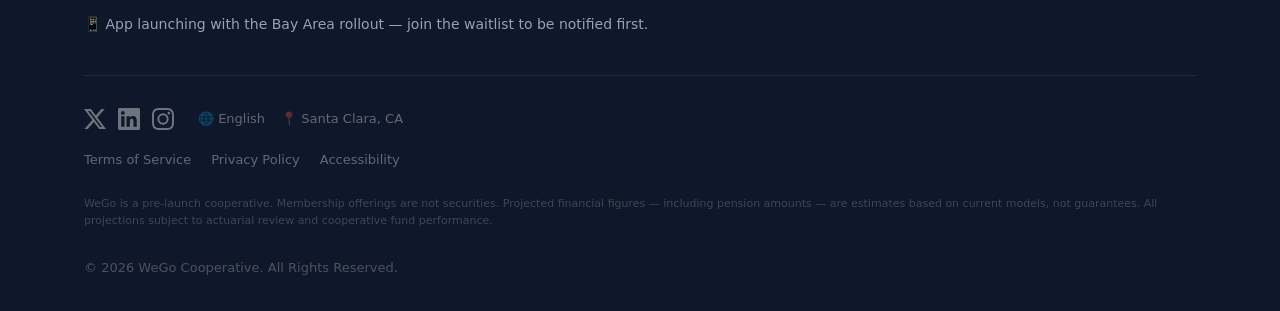
==== commit 28410204: "Three fixes: Hardware Reserve Fund, Board governs beneficiary claims, Patronage Dividend Fix 1 — Har" ====
--- a/index.html
+++ b/index.html
@@ -63,7 +63,7 @@
                 </div>
                 <div class="feature-card">
                     <h3>100% to You</h3>
-                    <p>88% hits your pocket immediately. The remaining 12% funds platform operations — and through accumulated cooperative capital, the AV fleet is built starting Year 6 and comes back to you as pension and equity. Every dollar stays in the cooperative.</p>
+                    <p>88% hits your pocket immediately. The remaining 12% funds platform operations — and a fixed portion accumulates in a dedicated <strong>Hardware Reserve Fund</strong> so the cooperative can prove to lenders in Year 6 that the AV down payment is ready. Every dollar stays in the cooperative and comes back to you as pension and equity.</p>
                 </div>
                 <div class="feature-card">
                     <h3>~$2,500 / Mo*</h3>
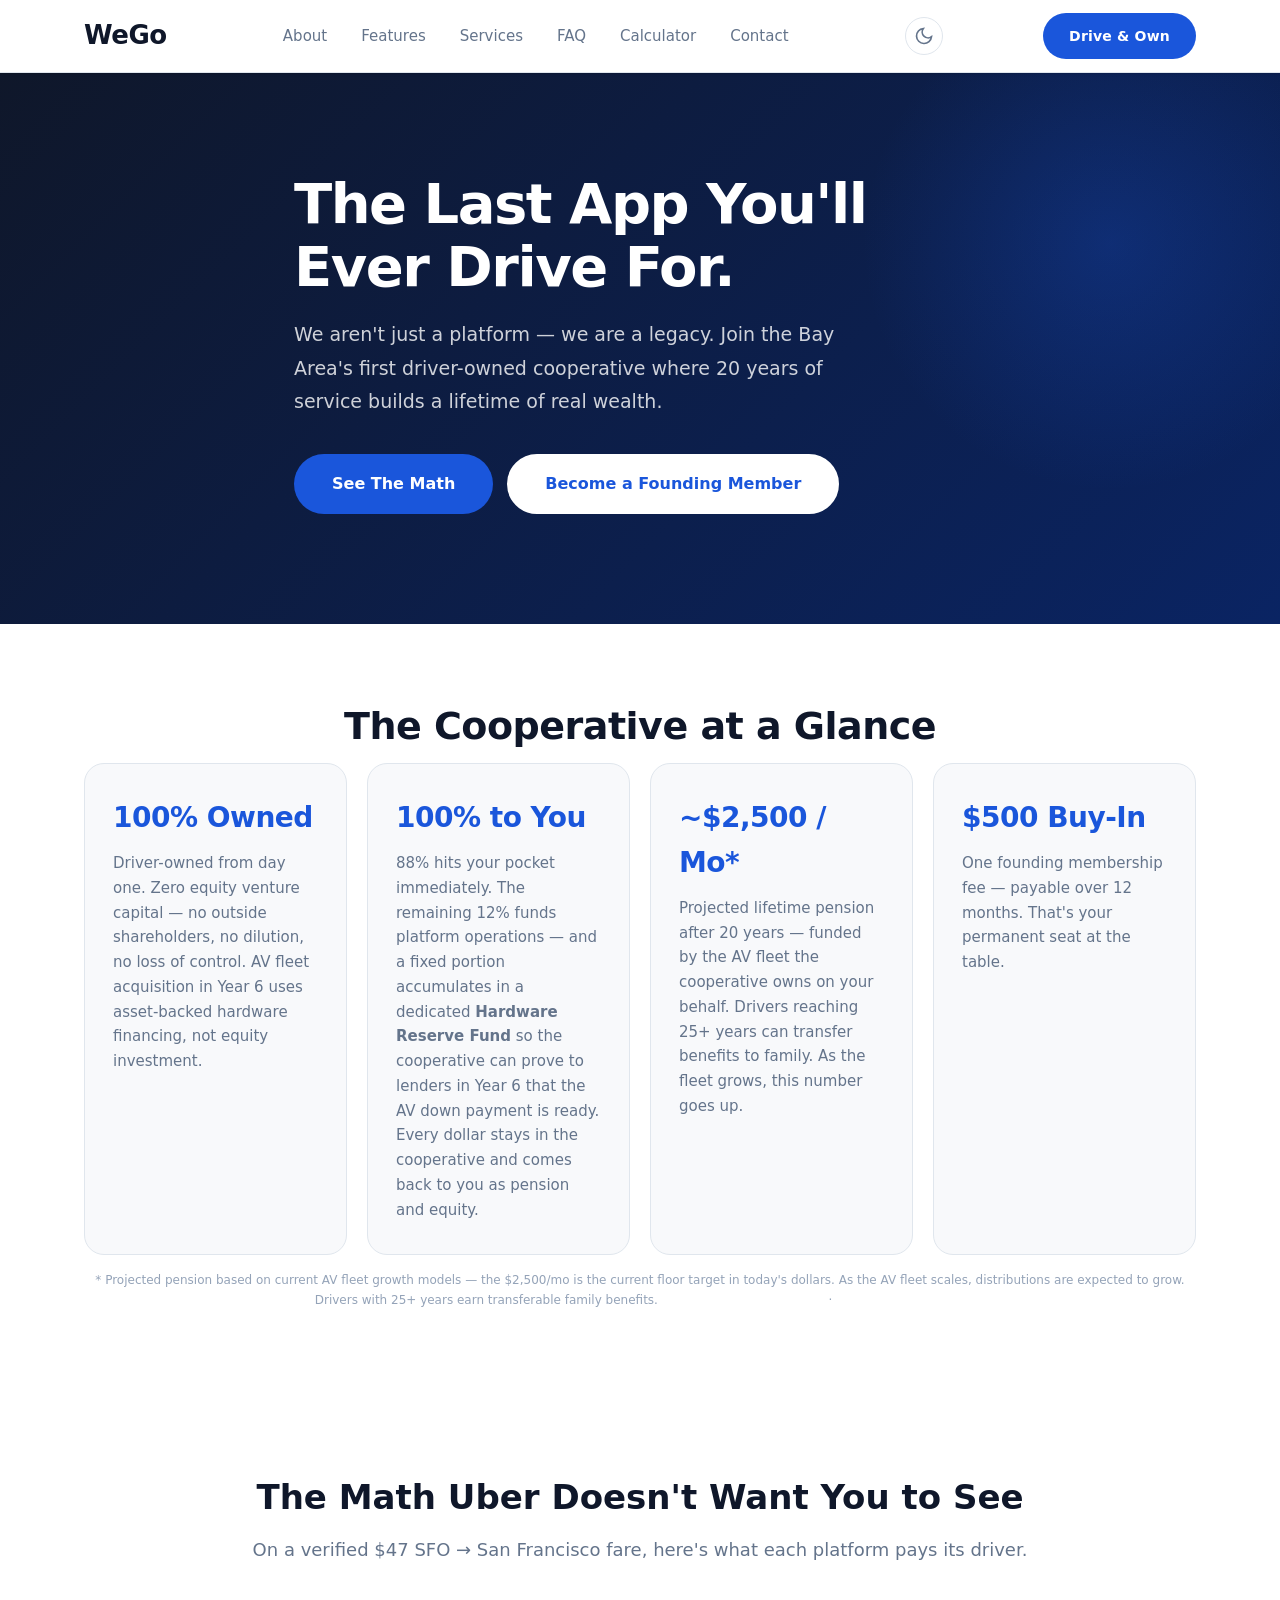
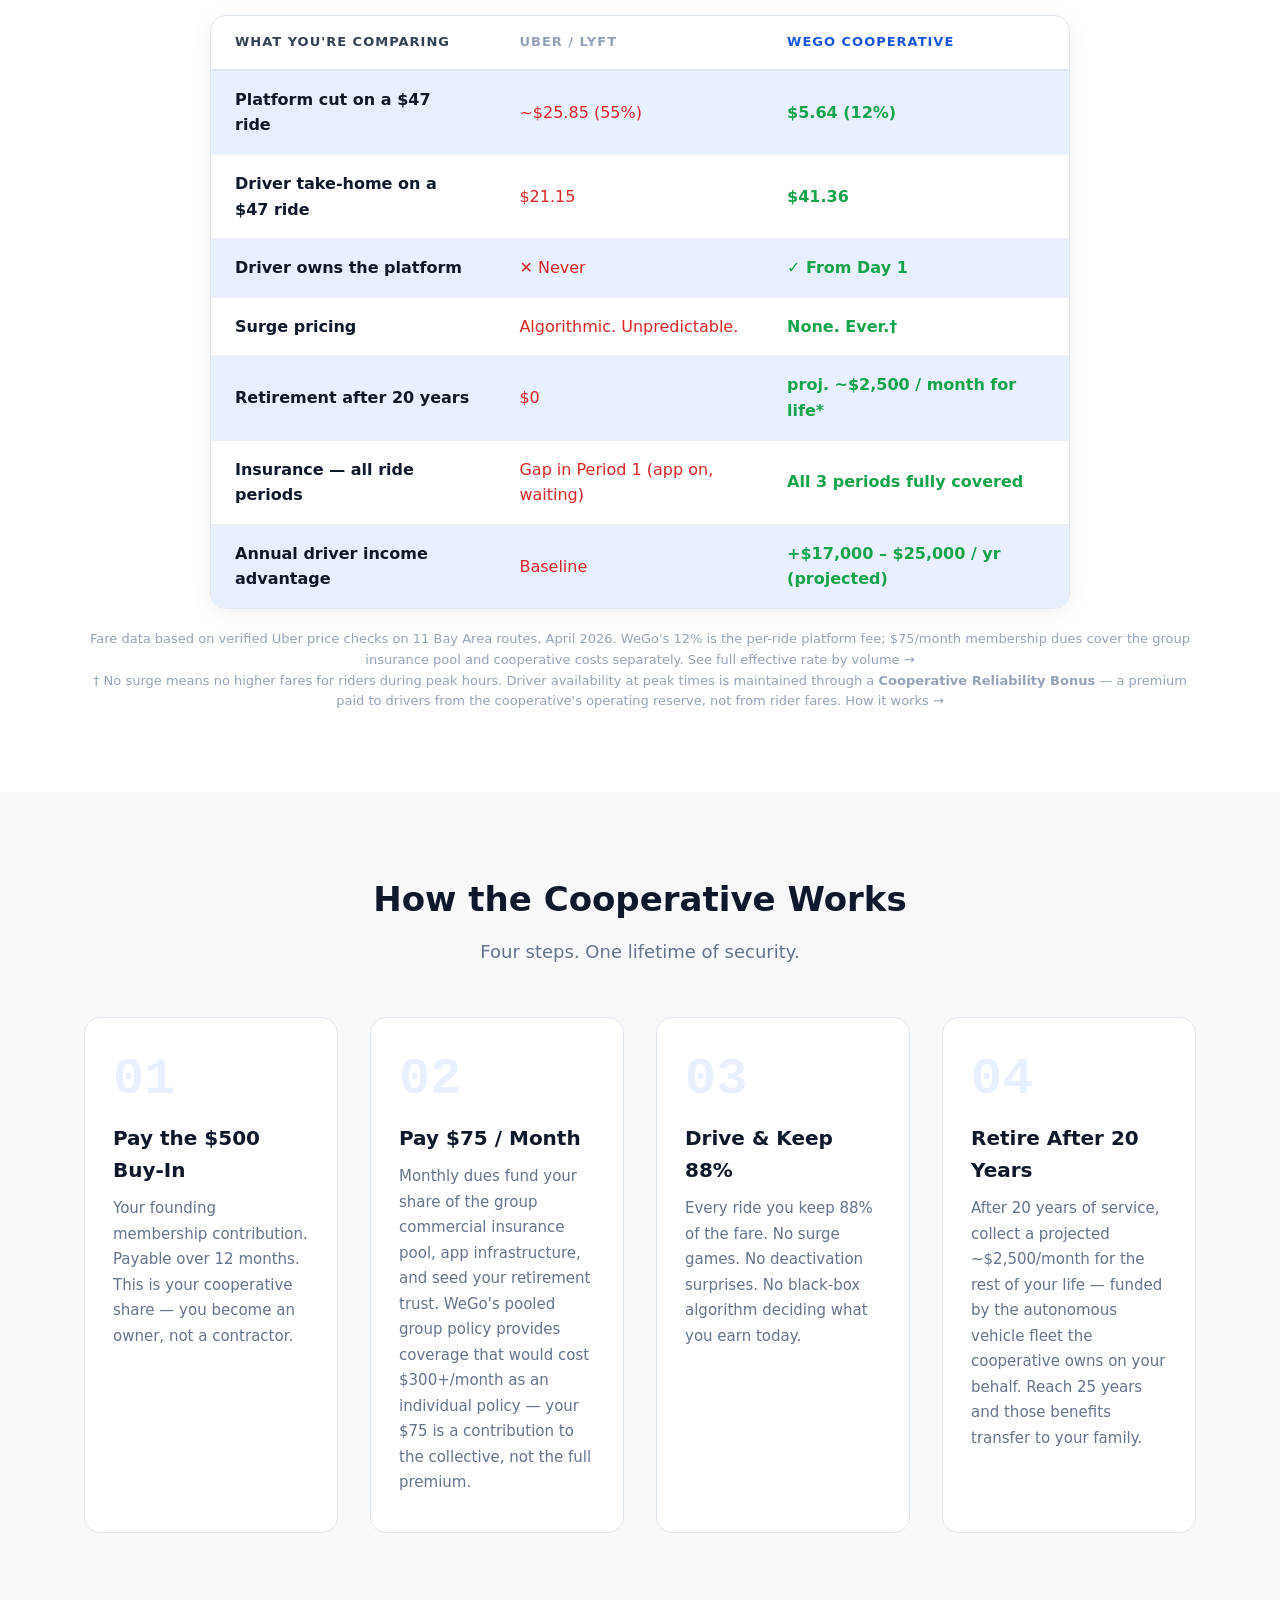
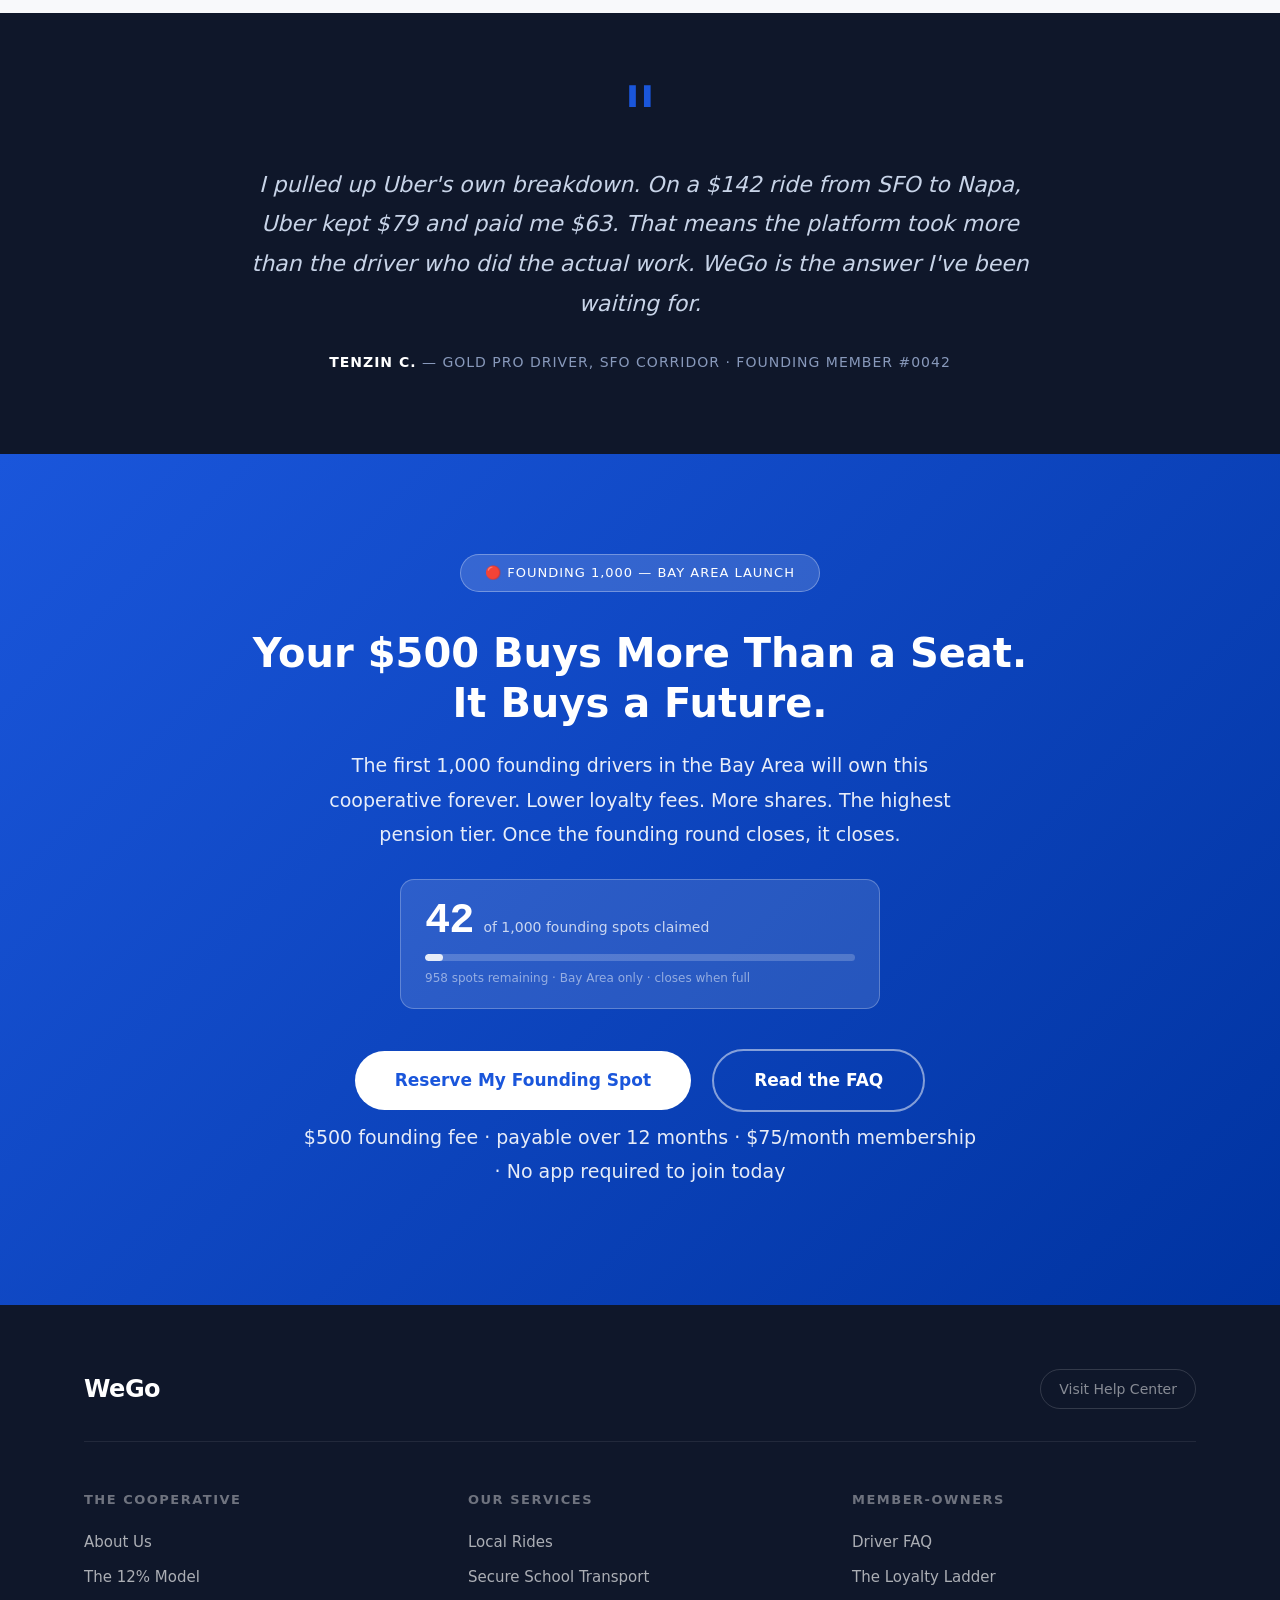
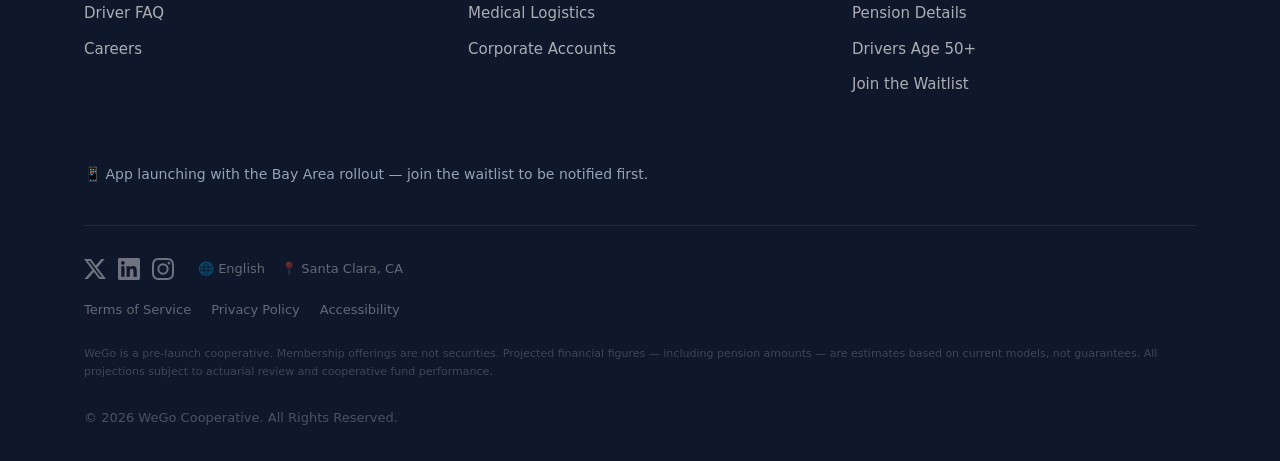
==== commit 405e690c: "Four institutional-grade fixes: governance 90%, spot counter, OEM diversification, ledger teaser Fix" ====
--- a/index.html
+++ b/index.html
@@ -183,7 +183,15 @@
             <div class="member-badge">🔴 Founding 1,000 — Bay Area Launch</div>
             <h2>Your $500 Buys More Than a Seat.<br>It Buys a Future.</h2>
             <p>The first 1,000 founding drivers in the Bay Area will own this cooperative forever. Lower loyalty fees. More shares. The highest pension tier. Once the founding round closes, it closes.</p>
-            <div style="margin-top:40px;">
+            <div class="spot-counter-strip">
+                <div class="scs-top">
+                    <span class="scs-num">42</span>
+                    <span class="scs-label">of 1,000 founding spots claimed</span>
+                </div>
+                <div class="scs-bar-track"><div class="scs-bar-fill"></div></div>
+                <div class="scs-sub">958 spots remaining · Bay Area only · closes when full</div>
+            </div>
+            <div class="founding-cta-buttons">
                 <a href="contact.html" class="btn-white">Reserve My Founding Spot</a>
                 <a href="faq.html" class="btn-ghost">Read the FAQ</a>
             </div>
--- a/styles.css
+++ b/styles.css
@@ -1898,3 +1898,55 @@
   line-height: 1.65;
   margin: 0;
 }
+
+/* ── SPOT COUNTER STRIP (index.html founding CTA) ───────────── */
+.spot-counter-strip {
+  background: rgba(255, 255, 255, 0.12);
+  border: 1px solid rgba(255, 255, 255, 0.25);
+  border-radius: 14px;
+  padding: 20px 24px;
+  margin: 28px auto 0;
+  max-width: 480px;
+  text-align: left;
+}
+.scs-top {
+  display: flex;
+  align-items: baseline;
+  gap: 10px;
+  margin-bottom: 12px;
+}
+.scs-num {
+  font-size: 42px;
+  font-weight: 900;
+  font-family: 'Courier New', monospace;
+  color: var(--white);
+  line-height: 1;
+  letter-spacing: -1px;
+}
+.scs-label {
+  font-size: 14px;
+  color: rgba(255, 255, 255, 0.75);
+}
+.scs-bar-track {
+  background: rgba(255, 255, 255, 0.2);
+  border-radius: 100px;
+  height: 7px;
+  overflow: hidden;
+  margin-bottom: 8px;
+}
+.scs-bar-fill {
+  height: 100%;
+  border-radius: 100px;
+  background: rgba(255, 255, 255, 0.85);
+  width: 4.2%;
+  transition: width 1s ease;
+}
+.scs-sub {
+  font-size: 12px;
+  color: rgba(255, 255, 255, 0.5);
+}
+
+/* ── FOUNDING CTA BUTTONS ────────────────────────────────────── */
+.founding-cta-buttons {
+  margin-top: 32px;
+}
--- a/styles.css
+++ b/styles.css
@@ -1898,3 +1898,55 @@
   line-height: 1.65;
   margin: 0;
 }
+
+/* ── SPOT COUNTER STRIP (index.html founding CTA) ───────────── */
+.spot-counter-strip {
+  background: rgba(255, 255, 255, 0.12);
+  border: 1px solid rgba(255, 255, 255, 0.25);
+  border-radius: 14px;
+  padding: 20px 24px;
+  margin: 28px auto 0;
+  max-width: 480px;
+  text-align: left;
+}
+.scs-top {
+  display: flex;
+  align-items: baseline;
+  gap: 10px;
+  margin-bottom: 12px;
+}
+.scs-num {
+  font-size: 42px;
+  font-weight: 900;
+  font-family: 'Courier New', monospace;
+  color: var(--white);
+  line-height: 1;
+  letter-spacing: -1px;
+}
+.scs-label {
+  font-size: 14px;
+  color: rgba(255, 255, 255, 0.75);
+}
+.scs-bar-track {
+  background: rgba(255, 255, 255, 0.2);
+  border-radius: 100px;
+  height: 7px;
+  overflow: hidden;
+  margin-bottom: 8px;
+}
+.scs-bar-fill {
+  height: 100%;
+  border-radius: 100px;
+  background: rgba(255, 255, 255, 0.85);
+  width: 4.2%;
+  transition: width 1s ease;
+}
+.scs-sub {
+  font-size: 12px;
+  color: rgba(255, 255, 255, 0.5);
+}
+
+/* ── FOUNDING CTA BUTTONS ────────────────────────────────────── */
+.founding-cta-buttons {
+  margin-top: 32px;
+}
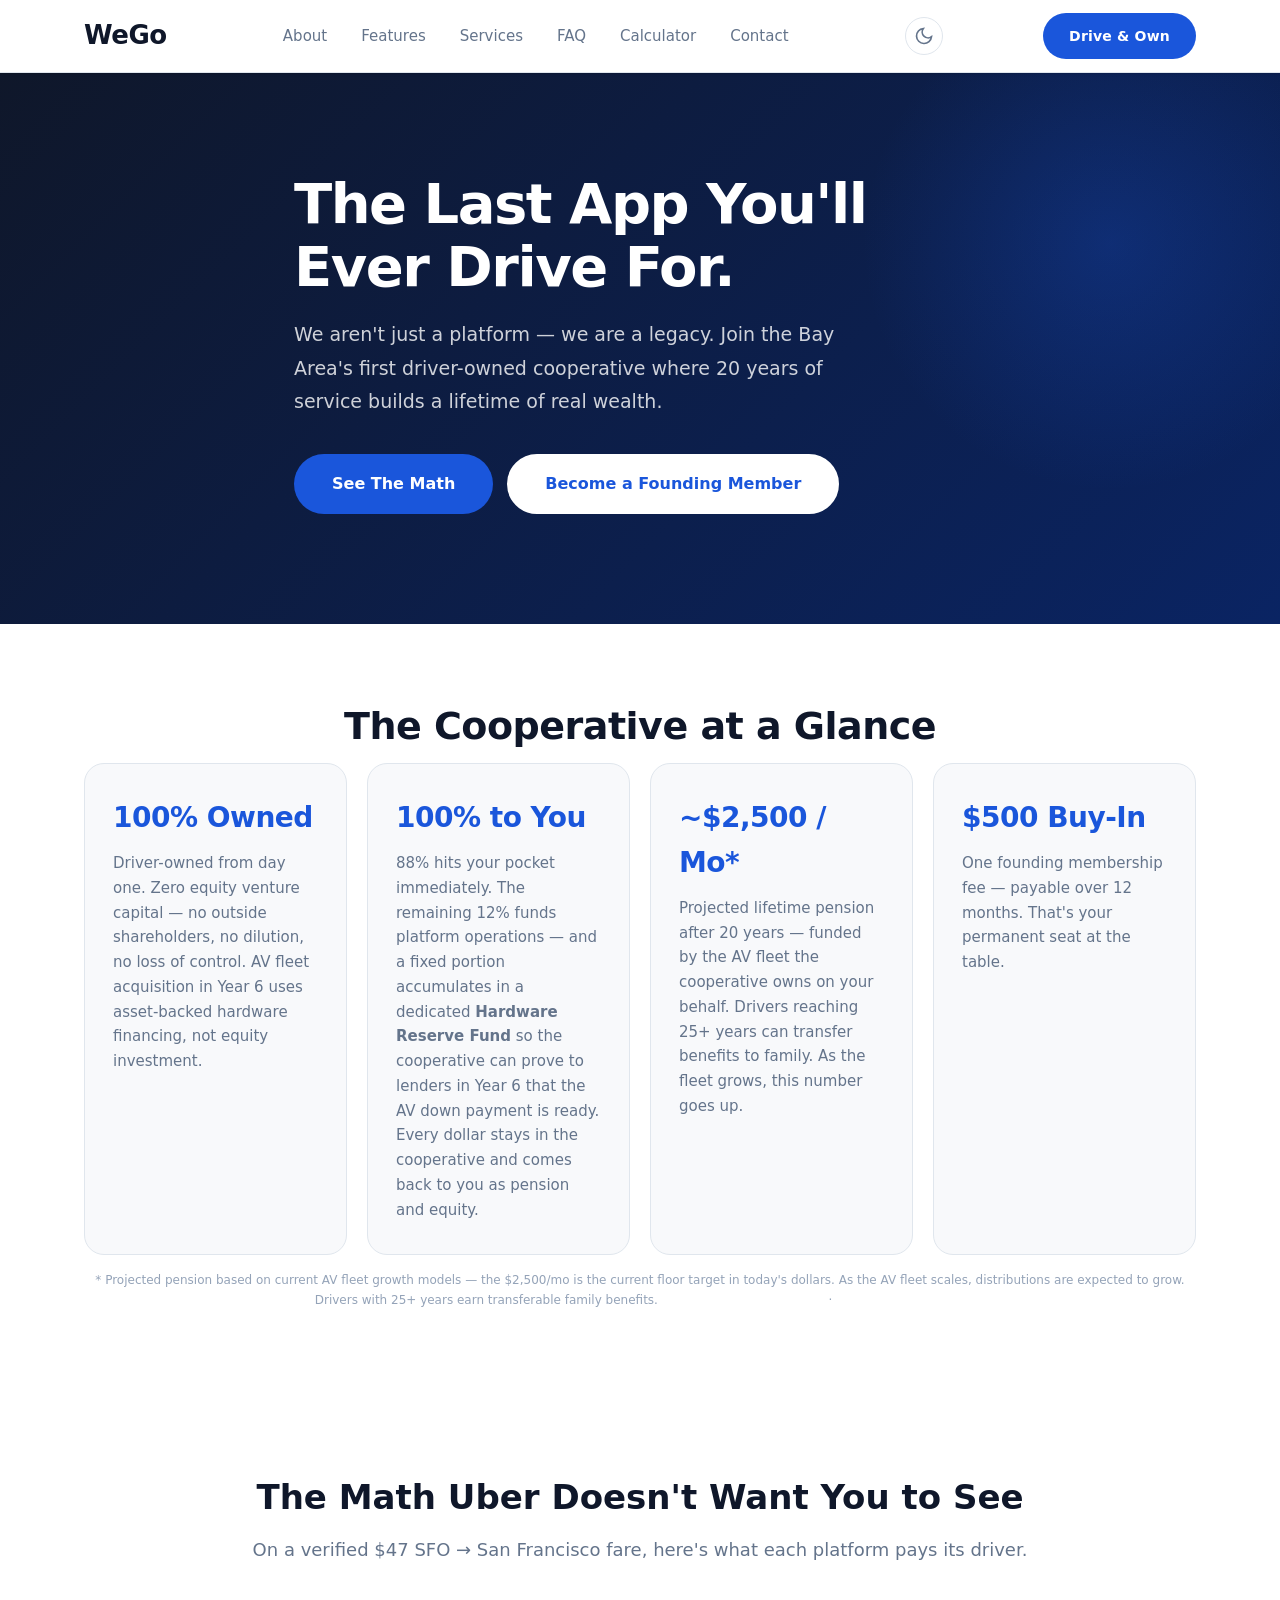
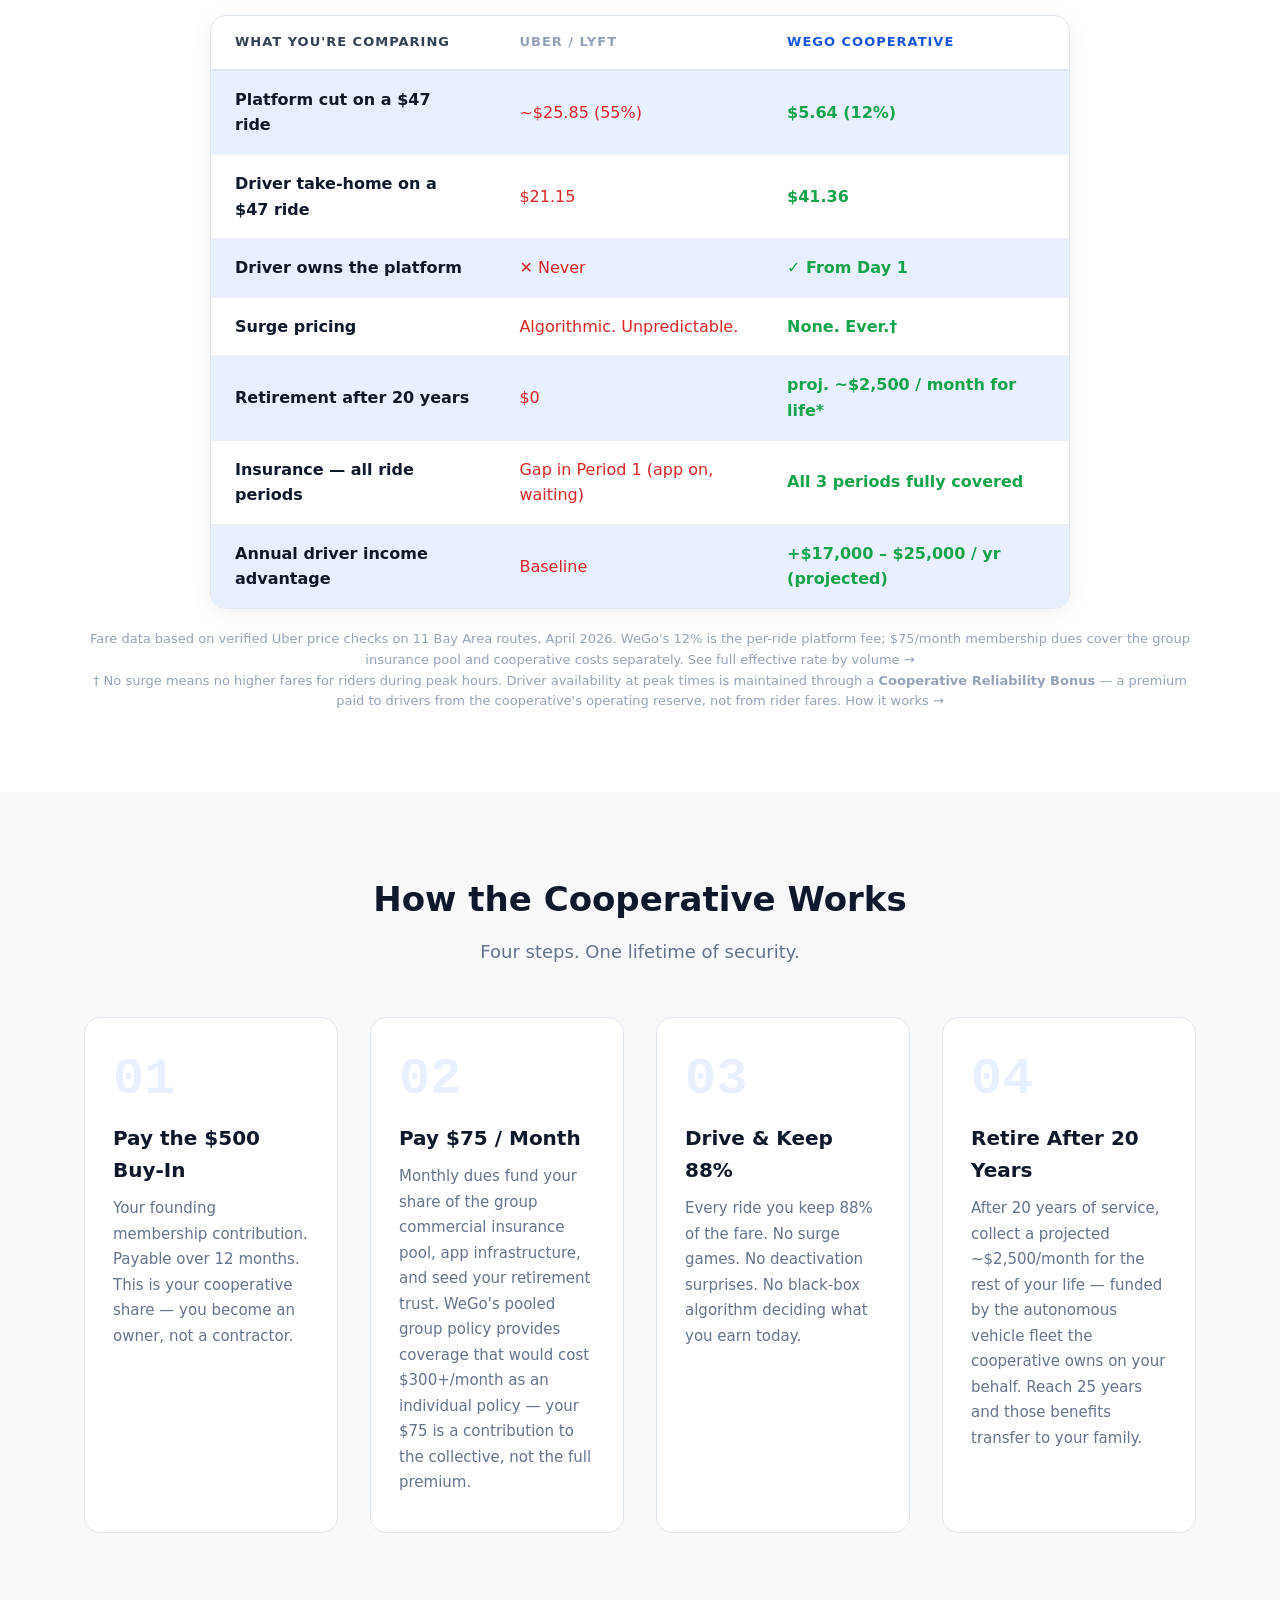
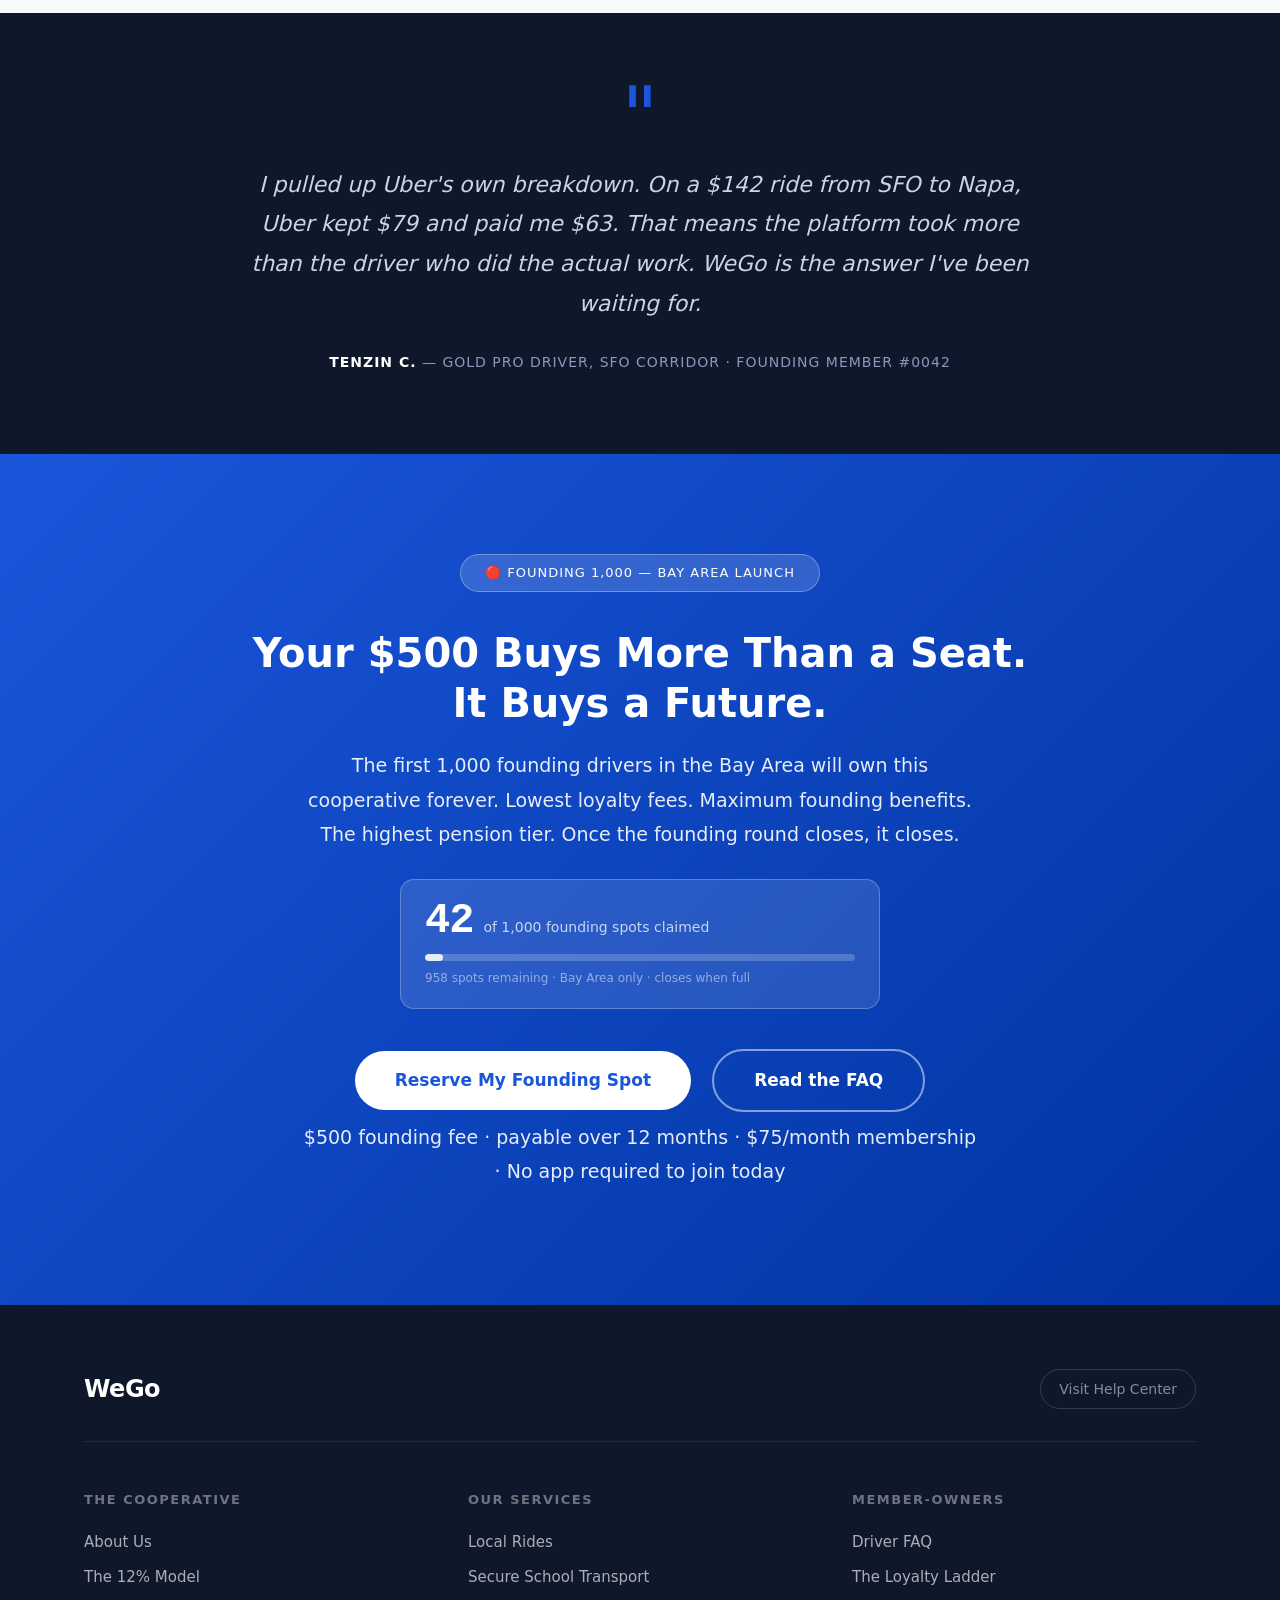
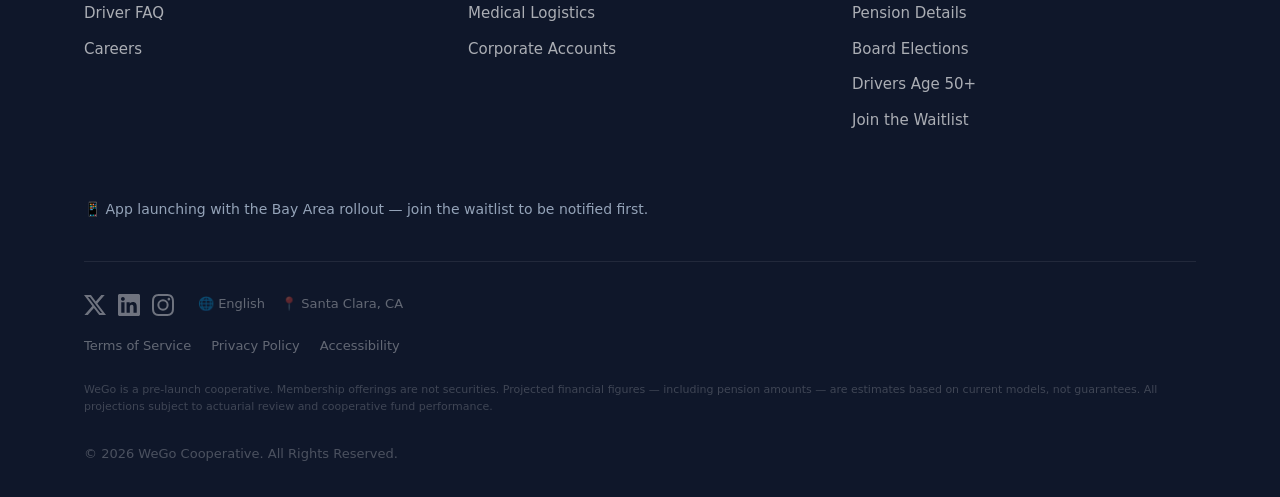
==== commit e1f65325: "Full site audit: 13 legal, consistency, and completeness fixes across all pages Critical: fix insura" ====
--- a/index.html
+++ b/index.html
@@ -182,7 +182,7 @@
         <div class="container">
             <div class="member-badge">🔴 Founding 1,000 — Bay Area Launch</div>
             <h2>Your $500 Buys More Than a Seat.<br>It Buys a Future.</h2>
-            <p>The first 1,000 founding drivers in the Bay Area will own this cooperative forever. Lower loyalty fees. More shares. The highest pension tier. Once the founding round closes, it closes.</p>
+            <p>The first 1,000 founding drivers in the Bay Area will own this cooperative forever. Lowest loyalty fees. Maximum founding benefits. The highest pension tier. Once the founding round closes, it closes.</p>
             <div class="spot-counter-strip">
                 <div class="scs-top">
                     <span class="scs-num">42</span>
@@ -232,6 +232,7 @@
                     <li><a href="faq.html">Driver FAQ</a></li>
                     <li><a href="features.html#loyalty">The Loyalty Ladder</a></li>
                     <li><a href="faq.html#pension">Pension Details</a></li>
+                    <li><a href="faq.html#governance">Board Elections</a></li>
                     <li><a href="features.html#senior-drivers">Drivers Age 50+</a></li>
                     <li><a href="contact.html">Join the Waitlist</a></li>
                 </ul>
